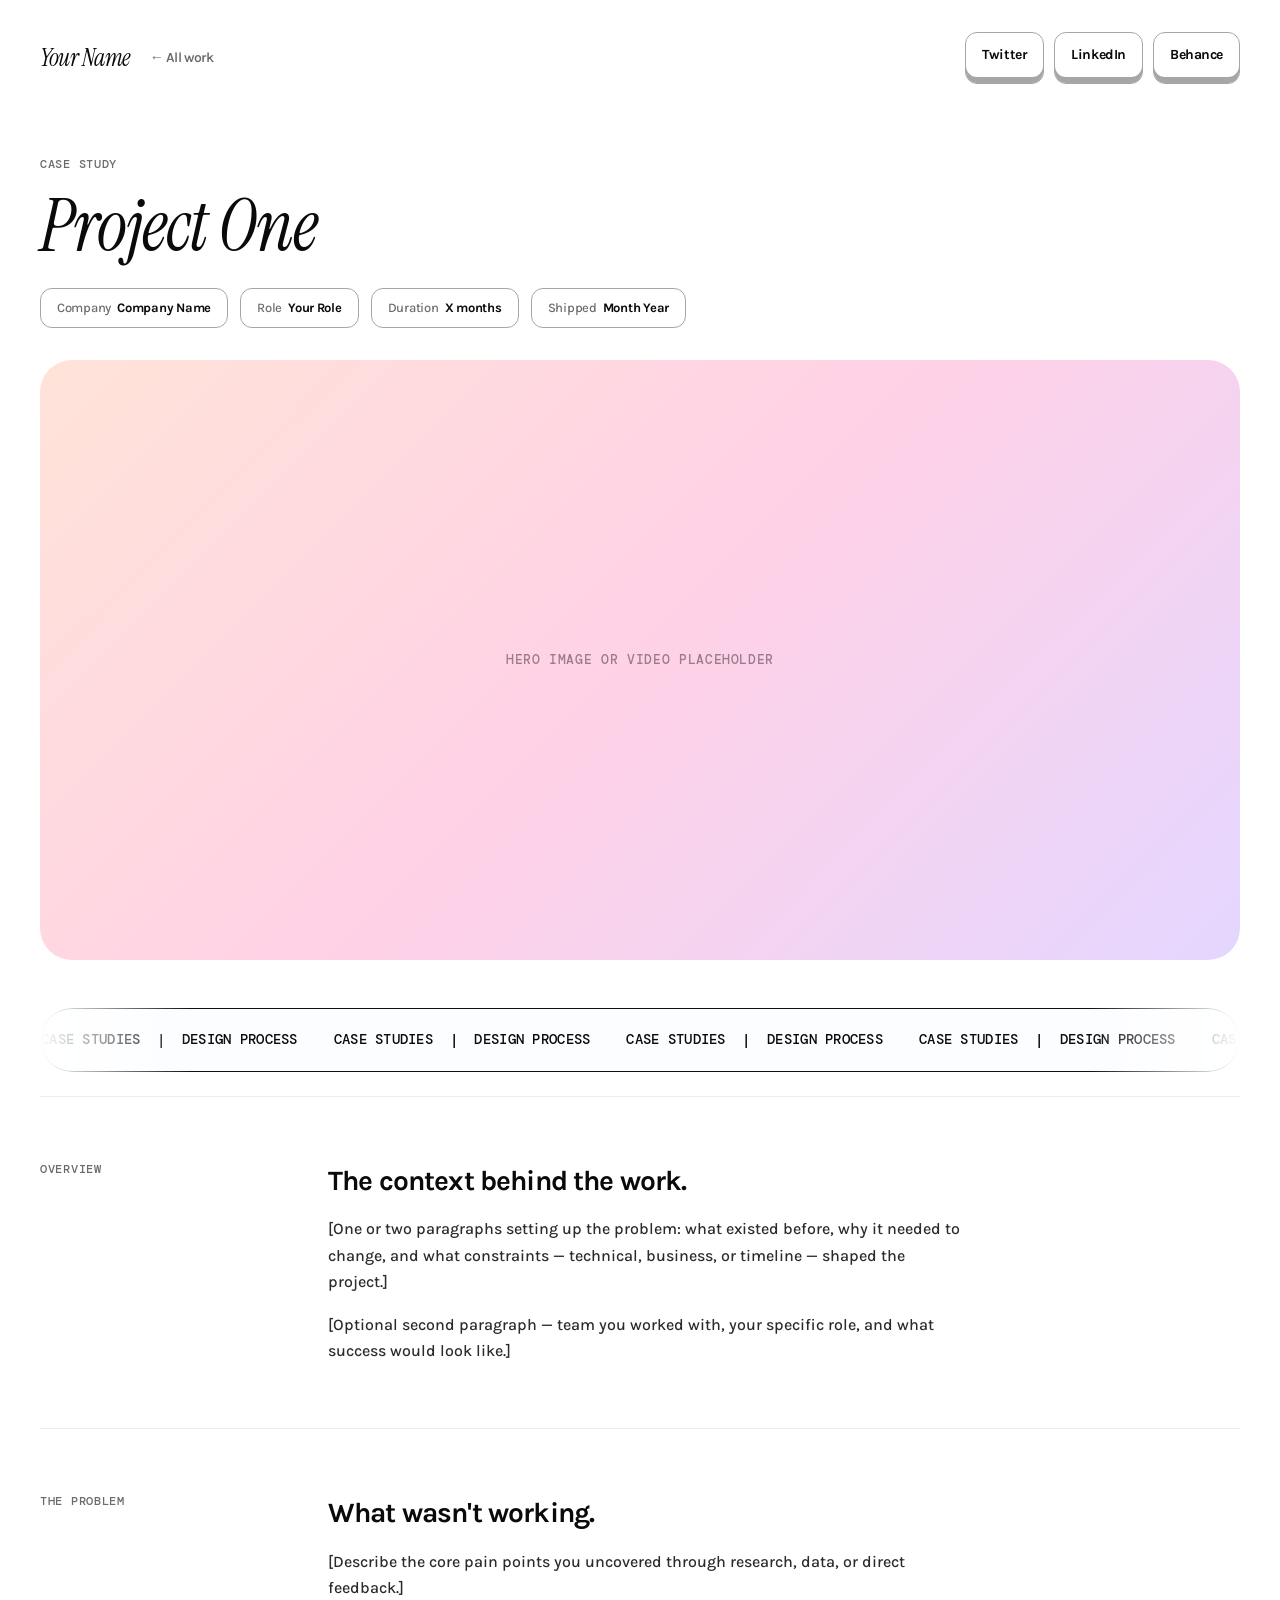
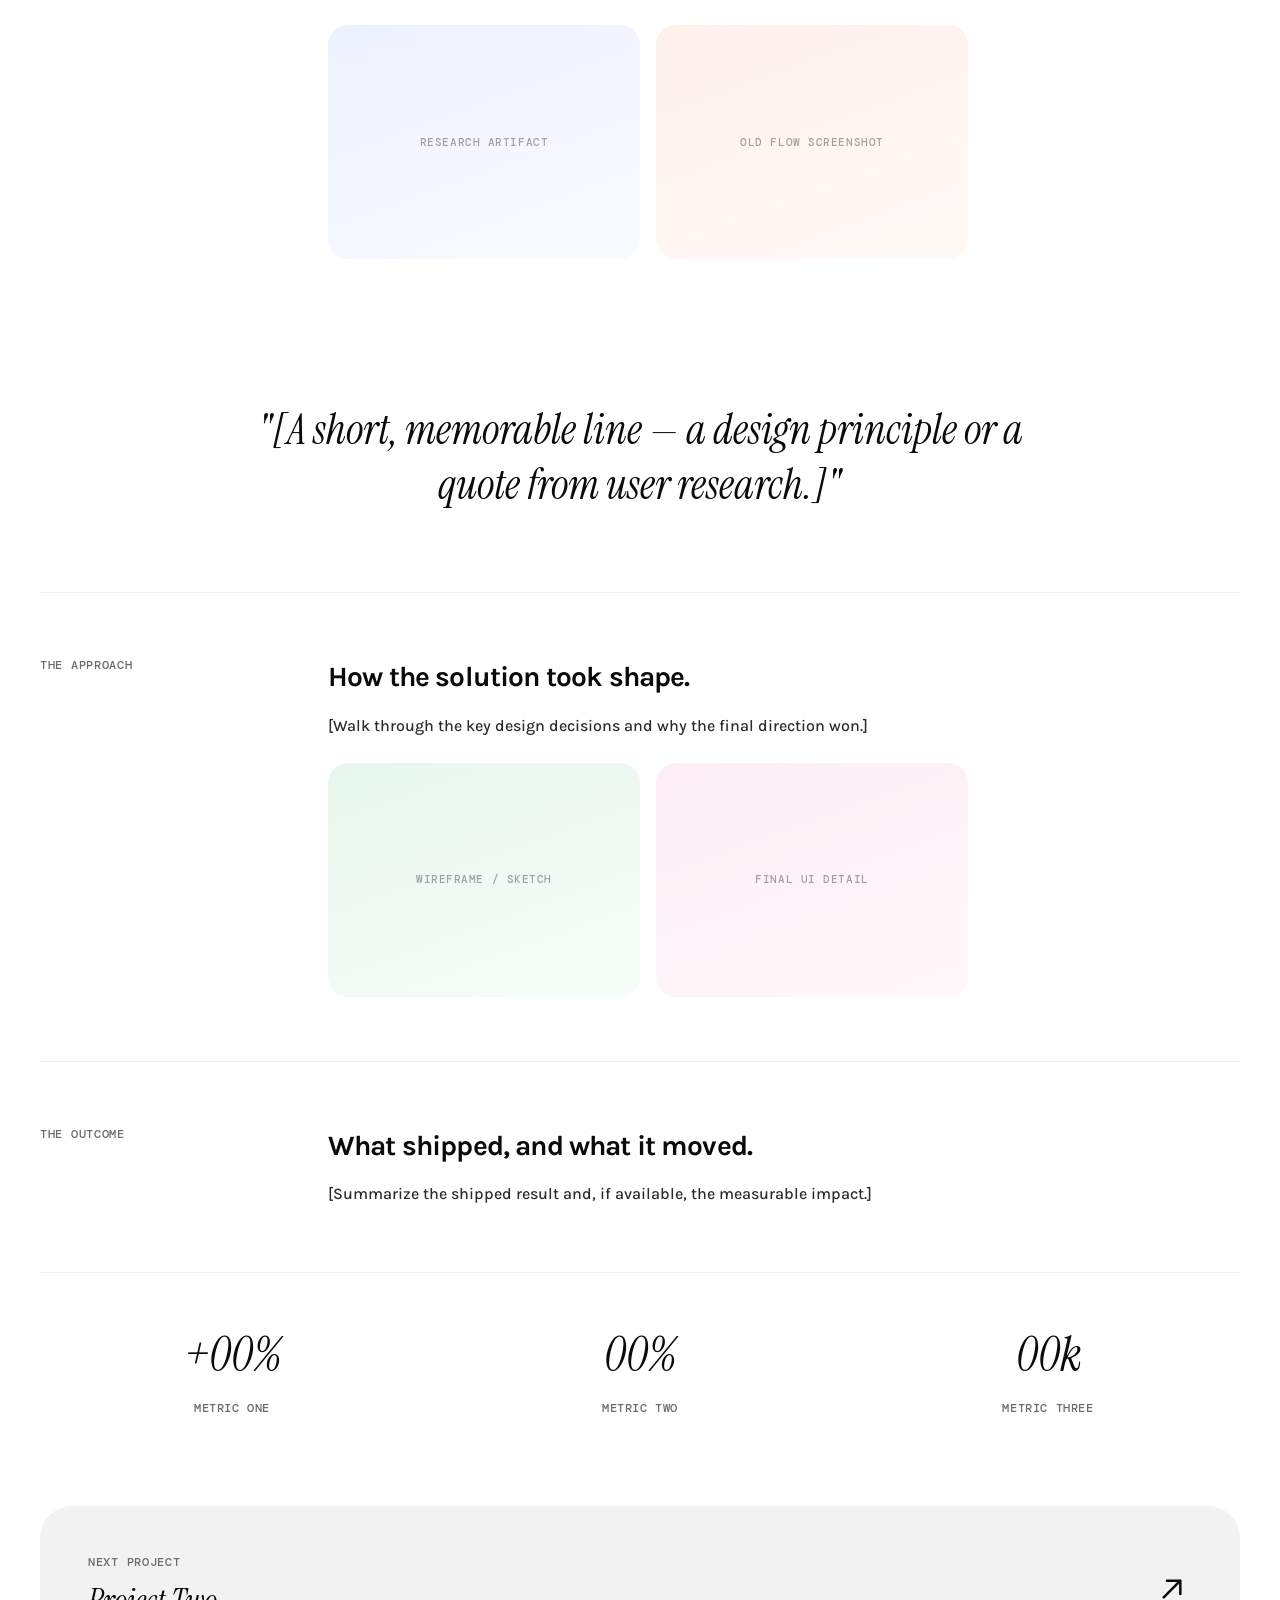
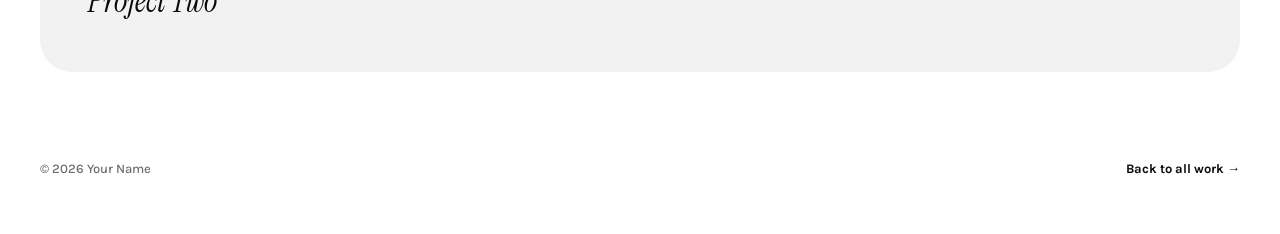
==== project-1.html @ 9edf1493 "nwewew" ====
<!DOCTYPE html>
<html lang="en">
<head>
<meta charset="UTF-8">
<meta name="viewport" content="width=device-width, initial-scale=1.0">
<title>Project One — Your Name</title>
<meta name="description" content="One-sentence summary of the project and the outcome.">
<link rel="stylesheet" href="styles.css">
</head>
<body>

<!-- This page is a working copy of project-template.html. Replace the
     bracketed placeholder copy below with your real case study. -->

<div class="page">

  <header class="site-header">
    <div class="site-header__left">
      <a class="brand" href="index.html">Your Name</a>
      <a class="back-link" href="index.html">← All work</a>
    </div>
    <nav class="nav-pills">
      <a class="pill-btn" href="#" target="_blank" rel="noopener"><span>Twitter</span></a>
      <a class="pill-btn" href="#" target="_blank" rel="noopener"><span>LinkedIn</span></a>
      <a class="pill-btn" href="#" target="_blank" rel="noopener"><span>Behance</span></a>
    </nav>
  </header>

  <section class="project-hero">
    <p class="project-hero__eyebrow">Case study</p>
    <h1 class="project-hero__title">Project One</h1>

    <div class="project-meta">
      <span class="project-meta__item"><strong>Company</strong>Company Name</span>
      <span class="project-meta__item"><strong>Role</strong>Your Role</span>
      <span class="project-meta__item"><strong>Duration</strong>X months</span>
      <span class="project-meta__item"><strong>Shipped</strong>Month Year</span>
    </div>

    <div class="project-cover" data-observe>Hero image or video placeholder</div>
  </section>

  <div class="marquee" data-marquee>
    <div class="marquee__track">
      <span>CASE STUDIES&nbsp;&nbsp;|&nbsp;&nbsp;DESIGN PROCESS</span>
      <span>CASE STUDIES&nbsp;&nbsp;|&nbsp;&nbsp;DESIGN PROCESS</span>
      <span>CASE STUDIES&nbsp;&nbsp;|&nbsp;&nbsp;DESIGN PROCESS</span>
      <span>CASE STUDIES&nbsp;&nbsp;|&nbsp;&nbsp;DESIGN PROCESS</span>
      <span>CASE STUDIES&nbsp;&nbsp;|&nbsp;&nbsp;DESIGN PROCESS</span>
      <span>CASE STUDIES&nbsp;&nbsp;|&nbsp;&nbsp;DESIGN PROCESS</span>
    </div>
  </div>

  <section class="section" data-observe>
    <p class="section__label">Overview</p>
    <div class="section__body">
      <h2>The context behind the work.</h2>
      <p>[One or two paragraphs setting up the problem: what existed before, why it needed to change, and what constraints — technical, business, or timeline — shaped the project.]</p>
      <p>[Optional second paragraph — team you worked with, your specific role, and what success would look like.]</p>
    </div>
  </section>

  <section class="section" data-observe>
    <p class="section__label">The problem</p>
    <div class="section__body">
      <h2>What wasn't working.</h2>
      <p>[Describe the core pain points you uncovered through research, data, or direct feedback.]</p>
      <div class="gallery">
        <div class="gallery__item" style="--grad-a:#eef1ff; --grad-b:#fafbff;">Research artifact</div>
        <div class="gallery__item" style="--grad-a:#fff0ea; --grad-b:#fffaf7;">Old flow screenshot</div>
      </div>
    </div>
  </section>

  <div class="pull-quote" data-observe>
    <p>"[A short, memorable line — a design principle or a quote from user research.]"</p>
  </div>

  <section class="section" data-observe>
    <p class="section__label">The approach</p>
    <div class="section__body">
      <h2>How the solution took shape.</h2>
      <p>[Walk through the key design decisions and why the final direction won.]</p>
      <div class="gallery">
        <div class="gallery__item" style="--grad-a:#e7f7ee; --grad-b:#f7fdf9;">Wireframe / sketch</div>
        <div class="gallery__item" style="--grad-a:#fdeef5; --grad-b:#fff8fb;">Final UI detail</div>
      </div>
    </div>
  </section>

  <section class="section" data-observe>
    <p class="section__label">The outcome</p>
    <div class="section__body">
      <h2>What shipped, and what it moved.</h2>
      <p>[Summarize the shipped result and, if available, the measurable impact.]</p>
    </div>
  </section>

  <div class="stats-row">
    <div class="stat">
      <span class="stat__value">+00%</span>
      <span class="stat__label">Metric one</span>
    </div>
    <div class="stat">
      <span class="stat__value">00%</span>
      <span class="stat__label">Metric two</span>
    </div>
    <div class="stat">
      <span class="stat__value">00k</span>
      <span class="stat__label">Metric three</span>
    </div>
  </div>

  <a class="next-project" href="project-2.html">
    <div>
      <span class="next-project__label">Next project</span>
      <span class="next-project__title">Project Two</span>
    </div>
    <svg class="next-project__arrow" viewBox="0 0 24 24" fill="none" stroke="currentColor" stroke-width="1.5" stroke-linecap="round" stroke-linejoin="round" aria-hidden="true"><path d="M7 17 17 7M9 7h8v8"/></svg>
  </a>

  <footer class="site-footer">
    <span>© 2026 Your Name</span>
    <a href="index.html">Back to all work →</a>
  </footer>

</div>

<script src="script.js"></script>
</body>
</html>
---- styles.css ----
/* =========================================================================
   Portfolio design system
   Recreated from joshglucas.com — colors, spacing, radii and layout are
   matched to the source; the two proprietary display fonts (Quincy CF,
   NB Architekt) are swapped for close-fitting free Google Fonts
   (Instrument Serif, DM Mono). All names/links/images are placeholders —
   see README.md for exactly what to swap in.
   ========================================================================= */

@import url("https://fonts.googleapis.com/css2?family=Karla:ital,wght@0,400;0,500;0,600;0,700;1,600&family=Instrument+Serif:ital@0;1&family=DM+Mono:wght@400;500&display=swap");

:root {
	--color-bg: #ffffff;
	--color-text: #0a0a0a;
	--color-text-soft: #6b6b6b;
	--color-border: #a6a6a6;
	--color-border-strong: #111111;
	--color-card-bg: #f2f2f2;
	--color-pill-bg: #ffffff;
	--color-marquee-bg: #fcfdff;

	--color-hero-base: #ff6a4d;
	--color-hero-edge: #ff3f27;
	--color-blob-orange: #ff9a56;
	--color-blob-pink: #ff6fae;
	--color-blob-violet: #b98cff;
	--color-blob-red: #ff5c5c;

	--radius-hero: 48px;
	--radius-card: 32px;
	--radius-card-inner: 20px;
	--radius-pill: 24px;
	--radius-btn: 12px;
	--radius-marquee: 32px;

	--font-display: "Instrument Serif", Georgia, "Times New Roman", serif;
	--font-ui: "Karla", -apple-system, BlinkMacSystemFont, sans-serif;
	--font-mono: "DM Mono", ui-monospace, "SFMono-Regular", monospace;

	--wide-width: 1400px;
	--ease-out: cubic-bezier(0.16, 1, 0.3, 1);
}

* {
	box-sizing: border-box;
}

html {
	-webkit-font-smoothing: antialiased;
	-moz-osx-font-smoothing: grayscale;
	scroll-behavior: smooth;
}

body {
	margin: 0;
	background: var(--color-bg);
	color: var(--color-text);
	font-family: var(--font-ui);
	font-weight: 500;
	line-height: 1.4;
}

img,
video {
	max-width: 100%;
	display: block;
}

a {
	color: inherit;
	text-decoration: none;
}

.wrap {
	max-width: var(--wide-width);
	margin: 0 auto;
	padding: 0 24px;
}

.page {
	max-width: 1248px;
	margin: 0 auto;
	padding: 0 24px 48px;
}

::selection {
	background: var(--color-hero-base);
	color: #fff;
}

a:focus-visible,
button:focus-visible {
	outline: 2px solid var(--color-hero-base);
	outline-offset: 3px;
}

/* ---------------------------------------------------------------------
   Header
   ------------------------------------------------------------------ */

.site-header {
	display: flex;
	align-items: center;
	justify-content: space-between;
	gap: 24px;
	padding: 32px 0;
	flex-wrap: wrap;
}

.site-header__left {
	display: flex;
	align-items: center;
	gap: 20px;
}

.brand {
	font-family: var(--font-display);
	font-style: italic;
	font-size: 24px;
	letter-spacing: -0.02em;
	opacity: 0;
	transform: translateX(-24px);
	animation: fade-slide-x 0.7s var(--ease-out) 0.1s forwards;
}

.back-link {
	display: inline-flex;
	align-items: center;
	gap: 8px;
	font-family: var(--font-ui);
	font-weight: 600;
	font-size: 14px;
	letter-spacing: -0.03em;
	color: var(--color-text-soft);
	transition: color 0.2s var(--ease-out), gap 0.2s var(--ease-out);
}

.back-link:hover {
	color: var(--color-text);
	gap: 12px;
}

.nav-pills {
	display: flex;
	gap: 10px;
	flex-wrap: wrap;
	opacity: 0;
	transform: translateX(24px);
	animation: fade-slide-x-rev 0.7s var(--ease-out) 0.18s forwards;
}

.pill-btn {
	display: inline-block;
	background: var(--color-pill-bg);
	border: 1px solid var(--color-border);
	border-radius: var(--radius-btn);
	box-shadow: inset 0 -6px 0 0 var(--color-border);
	padding: 12px 16px;
	font-family: var(--font-ui);
	font-weight: 700;
	font-size: 14px;
	letter-spacing: -0.03em;
	cursor: pointer;
	transition: transform 0.12s var(--ease-out), box-shadow 0.12s var(--ease-out);
}

.pill-btn span {
	display: block;
	padding-bottom: 6px;
	transition: padding 0.12s var(--ease-out);
}

.pill-btn:hover {
	transform: translateY(1px);
}

.pill-btn:active {
	box-shadow: inset 0 0 0 0 var(--color-border);
	transform: translateY(6px);
}

.pill-btn:active span {
	padding: 6px 0 0;
}

/* ---------------------------------------------------------------------
   Hero
   ------------------------------------------------------------------ */

.hero {
	position: relative;
	width: 100%;
	min-height: 382px;
	border-radius: var(--radius-hero);
	background: var(--color-hero-base);
	border: 1px solid var(--color-hero-edge);
	overflow: hidden;
	display: flex;
	align-items: center;
	justify-content: center;
	padding: 64px 32px 96px;
}

.hero__blobs {
	position: absolute;
	inset: 0;
	filter: blur(80px);
	mix-blend-mode: hard-light;
	overflow: hidden;
}

.hero__blob {
	position: absolute;
	border-radius: 50%;
	opacity: 0.85;
	animation: drift 24s ease-in-out infinite;
}

.hero__blob--1 {
	width: 46%;
	height: 90%;
	left: -10%;
	top: -10%;
	background: var(--color-blob-orange);
	animation-duration: 26s;
}

.hero__blob--2 {
	width: 40%;
	height: 80%;
	right: -8%;
	top: 0%;
	background: var(--color-blob-pink);
	animation-duration: 19s;
	animation-direction: reverse;
}

.hero__blob--3 {
	width: 36%;
	height: 70%;
	left: 32%;
	bottom: -20%;
	background: var(--color-blob-violet);
	animation-duration: 24s;
}

.hero__blob--4 {
	width: 30%;
	height: 60%;
	right: 20%;
	bottom: -10%;
	background: var(--color-blob-red);
	animation-duration: 17s;
	animation-direction: reverse;
}

@keyframes drift {
	0% {
		transform: translate(0, 0) scale(1);
	}
	33% {
		transform: translate(6%, -8%) scale(1.08);
	}
	66% {
		transform: translate(-5%, 6%) scale(0.96);
	}
	100% {
		transform: translate(0, 0) scale(1);
	}
}

.hero__content {
	position: relative;
	z-index: 1;
	display: flex;
	flex-direction: column;
	align-items: center;
	gap: 24px;
	max-width: 730px;
	text-align: center;
}

.hero__tagline {
	font-family: var(--font-display);
	font-style: italic;
	font-weight: 400;
	font-size: 37px;
	line-height: 1.2;
	letter-spacing: -0.02em;
	color: #fff;
	margin: 0;
}

.hero__tagline .word {
	display: inline-block;
	white-space: nowrap;
}

.hero__tagline .ch {
	display: inline-block;
	opacity: 0;
	transform: translateY(16px);
	animation: char-in 0.6s var(--ease-out) forwards;
	animation-delay: var(--d, 0ms);
}

@keyframes char-in {
	to {
		opacity: 1;
		transform: translateY(0);
	}
}

.hero__meta {
	display: flex;
	gap: 32px;
	flex-wrap: wrap;
	justify-content: center;
	opacity: 0;
	transform: translateY(-20px);
	animation: fade-slide-y 0.6s var(--ease-out) 0.9s forwards;
}

.meta-item {
	display: flex;
	align-items: center;
	gap: 12px;
	color: #fff;
	font-family: var(--font-ui);
	font-weight: 600;
	letter-spacing: -0.03em;
}

.meta-item svg {
	width: 16px;
	height: 16px;
	fill: #fff;
	flex-shrink: 0;
}

/* ---------------------------------------------------------------------
   Marquee ticker
   ------------------------------------------------------------------ */

.marquee {
	margin: 24px 0;
	border: 1px solid var(--color-border-strong);
	background: var(--color-marquee-bg);
	border-radius: var(--radius-marquee);
	height: 64px;
	display: flex;
	align-items: center;
	overflow: hidden;
	-webkit-mask-image: linear-gradient(
		to right,
		rgba(0, 0, 0, 0) 0%,
		rgba(0, 0, 0, 1) 12.5%,
		rgba(0, 0, 0, 1) 87.5%,
		rgba(0, 0, 0, 0) 100%
	);
	mask-image: linear-gradient(
		to right,
		rgba(0, 0, 0, 0) 0%,
		rgba(0, 0, 0, 1) 12.5%,
		rgba(0, 0, 0, 1) 87.5%,
		rgba(0, 0, 0, 0) 100%
	);
	cursor: grab;
}

.marquee:active {
	cursor: grabbing;
}

.marquee__track {
	display: flex;
	gap: 36px;
	width: max-content;
	will-change: transform;
	animation: marquee-scroll 24s linear infinite;
}

.marquee.is-dragging .marquee__track {
	animation-play-state: paused;
}

.marquee__track span {
	font-family: var(--font-mono);
	font-size: 14px;
	letter-spacing: 0.02em;
	text-transform: uppercase;
	color: var(--color-text);
	white-space: nowrap;
}

@keyframes marquee-scroll {
	from {
		transform: translateX(0);
	}
	to {
		transform: translateX(-50%);
	}
}

/* ---------------------------------------------------------------------
   Projects grid
   ------------------------------------------------------------------ */

.projects {
	display: grid;
	grid-template-columns: repeat(3, 1fr);
	gap: 24px;
	padding: 24px 0;
}

.project-card {
	position: relative;
	display: block;
	aspect-ratio: 4 / 5;
	border-radius: var(--radius-card);
	background: #f5f5f5;
	padding: 12px;
	opacity: 0.9;
	transition: opacity 0.3s var(--ease-out), transform 0.3s var(--ease-out);
}

.project-card:hover {
	opacity: 1;
	transform: translateY(-4px);
}

.project-card__media {
	position: relative;
	height: 100%;
	width: 100%;
	border-radius: var(--radius-card-inner);
	overflow: hidden;
	background: linear-gradient(160deg, var(--grad-a, #d9d9e6), var(--grad-b, #f0f0f5));
}

.project-card__media::after {
	content: "";
	position: absolute;
	inset: 0;
	background: repeating-linear-gradient(
		135deg,
		rgba(0, 0, 0, 0.04) 0px,
		rgba(0, 0, 0, 0.04) 2px,
		transparent 2px,
		transparent 14px
	);
	transition: transform 0.6s var(--ease-out);
}

.project-card:hover .project-card__media::after {
	transform: scale(1.15) rotate(2deg);
}

.project-card__placeholder-label {
	position: absolute;
	inset: 0;
	display: flex;
	align-items: center;
	justify-content: center;
	text-align: center;
	padding: 24px;
	font-family: var(--font-mono);
	font-size: 12px;
	letter-spacing: 0.04em;
	text-transform: uppercase;
	color: rgba(0, 0, 0, 0.35);
}

.project-card__tag {
	position: absolute;
	left: 12px;
	bottom: 12px;
	right: 12px;
	display: flex;
	align-items: center;
	gap: 10px;
	background: rgba(255, 255, 255, 0.65);
	backdrop-filter: blur(6px);
	-webkit-backdrop-filter: blur(6px);
	border-radius: var(--radius-pill);
	box-shadow: 0 3px 10px rgba(0, 0, 0, 0.09);
	padding: 6px 10px;
	transition: background 0.3s var(--ease-out);
}

.project-card:hover .project-card__tag {
	background: rgba(255, 255, 255, 0.85);
}

.project-card__icon {
	width: 18px;
	height: 18px;
	border-radius: 6px;
	flex-shrink: 0;
	background: var(--icon-bg, #333);
	transition: transform 0.3s var(--ease-out);
}

.project-card:hover .project-card__icon {
	transform: rotate(-8deg);
}

.project-card__name {
	font-family: var(--font-ui);
	font-weight: 600;
	font-size: 12px;
	letter-spacing: -0.03em;
	color: var(--color-text);
}

.project-card__arrow {
	margin-left: auto;
	width: 18px;
	height: 18px;
	opacity: 0;
	transform: translate(-6px, 6px);
	transition: opacity 0.25s var(--ease-out), transform 0.25s var(--ease-out);
}

.project-card:hover .project-card__arrow {
	opacity: 1;
	transform: translate(0, 0);
}

/* ---------------------------------------------------------------------
   Footer
   ------------------------------------------------------------------ */

.site-footer {
	display: flex;
	justify-content: space-between;
	align-items: center;
	gap: 16px;
	padding: 40px 0 8px;
	flex-wrap: wrap;
	color: var(--color-text-soft);
	font-size: 13px;
	font-family: var(--font-ui);
	font-weight: 500;
}

.site-footer a {
	font-weight: 700;
	color: var(--color-text);
}

.site-footer a:hover {
	text-decoration: underline;
}

/* ---------------------------------------------------------------------
   Project template — hero
   ------------------------------------------------------------------ */

.project-hero {
	padding: 40px 0 24px;
}

.project-hero__eyebrow {
	font-family: var(--font-mono);
	font-size: 12px;
	text-transform: uppercase;
	letter-spacing: 0.06em;
	color: var(--color-text-soft);
	margin: 0 0 16px;
}

.project-hero__title {
	font-family: var(--font-display);
	font-style: italic;
	font-weight: 400;
	font-size: clamp(40px, 6vw, 72px);
	line-height: 1.05;
	letter-spacing: -0.02em;
	margin: 0 0 24px;
	max-width: 900px;
}

.project-meta {
	display: flex;
	flex-wrap: wrap;
	gap: 12px;
	margin-bottom: 32px;
}

.project-meta__item {
	border: 1px solid var(--color-border);
	border-radius: var(--radius-btn);
	padding: 10px 16px;
	font-family: var(--font-ui);
	font-weight: 700;
	font-size: 13px;
	letter-spacing: -0.02em;
}

.project-meta__item strong {
	font-weight: 500;
	margin-right: 6px;
	color: var(--color-text-soft);
}

.project-cover {
	width: 100%;
	aspect-ratio: 16 / 8;
	border-radius: var(--radius-card);
	background: linear-gradient(135deg, #ffe3d8, #ffd1e6 50%, #e4d6ff);
	display: flex;
	align-items: center;
	justify-content: center;
	font-family: var(--font-mono);
	text-transform: uppercase;
	letter-spacing: 0.05em;
	font-size: 13px;
	color: rgba(0, 0, 0, 0.4);
	overflow: hidden;
}

/* ---------------------------------------------------------------------
   Project template — content sections
   ------------------------------------------------------------------ */

.section {
	display: grid;
	grid-template-columns: 240px 1fr;
	gap: 48px;
	padding: 64px 0;
	border-top: 1px solid #ececec;
}

.section__label {
	font-family: var(--font-mono);
	font-size: 12px;
	text-transform: uppercase;
	letter-spacing: 0.06em;
	color: var(--color-text-soft);
	margin: 0;
}

.section__body {
	max-width: 640px;
}

.section__body h2 {
	font-family: var(--font-ui);
	font-weight: 700;
	font-size: 28px;
	letter-spacing: -0.03em;
	margin: 0 0 16px;
}

.section__body p {
	font-size: 16px;
	line-height: 1.65;
	color: #2b2b2b;
	margin: 0 0 16px;
}

.section__body p:last-child {
	margin-bottom: 0;
}

.gallery {
	display: grid;
	grid-template-columns: repeat(2, 1fr);
	gap: 16px;
	margin-top: 24px;
}

.gallery__item {
	aspect-ratio: 4 / 3;
	border-radius: var(--radius-card-inner);
	background: linear-gradient(160deg, var(--grad-a, #eee), var(--grad-b, #fafafa));
	display: flex;
	align-items: center;
	justify-content: center;
	font-family: var(--font-mono);
	font-size: 11px;
	text-transform: uppercase;
	letter-spacing: 0.05em;
	color: rgba(0, 0, 0, 0.35);
}

.pull-quote {
	padding: 80px 24px;
	text-align: center;
}

/* Progressive enhancement: [data-observe] elements are fully visible by
   default. JS (script.js) adds .reveal-init on load — only then do they
   start hidden and fade/slide in on scroll via IntersectionObserver. If
   JS never runs, content stays visible instead of disappearing. */
.reveal-init {
	opacity: 0;
	transform: translateY(24px);
	transition: opacity 0.7s var(--ease-out), transform 0.7s var(--ease-out);
}

.reveal-init.is-visible {
	opacity: 1;
	transform: translateY(0);
}

.pull-quote p {
	font-family: var(--font-display);
	font-style: italic;
	font-size: clamp(26px, 4vw, 42px);
	line-height: 1.3;
	max-width: 820px;
	margin: 0 auto;
}

.stats-row {
	display: grid;
	grid-template-columns: repeat(3, 1fr);
	gap: 24px;
	padding: 48px 0 64px;
	border-top: 1px solid #ececec;
}

.stat {
	text-align: center;
}

.stat__value {
	font-family: var(--font-display);
	font-style: italic;
	font-size: 48px;
	display: block;
	margin-bottom: 8px;
}

.stat__label {
	font-family: var(--font-mono);
	font-size: 12px;
	text-transform: uppercase;
	letter-spacing: 0.05em;
	color: var(--color-text-soft);
}

.next-project {
	display: flex;
	align-items: center;
	justify-content: space-between;
	gap: 24px;
	padding: 48px;
	margin: 24px 0 48px;
	border-radius: var(--radius-card);
	background: var(--color-card-bg);
	transition: background 0.3s var(--ease-out);
}

.next-project:hover {
	background: #e9e9e9;
}

.next-project__label {
	font-family: var(--font-mono);
	font-size: 12px;
	text-transform: uppercase;
	letter-spacing: 0.06em;
	color: var(--color-text-soft);
	display: block;
	margin-bottom: 8px;
}

.next-project__title {
	font-family: var(--font-display);
	font-style: italic;
	font-size: 32px;
}

.next-project__arrow {
	width: 40px;
	height: 40px;
	flex-shrink: 0;
	transition: transform 0.3s var(--ease-out);
}

.next-project:hover .next-project__arrow {
	transform: translateX(8px);
}

/* ---------------------------------------------------------------------
   Shared keyframes
   ------------------------------------------------------------------ */

@keyframes fade-slide-x {
	to {
		opacity: 1;
		transform: translateX(0);
	}
}

@keyframes fade-slide-x-rev {
	to {
		opacity: 1;
		transform: translateX(0);
	}
}

@keyframes fade-slide-y {
	to {
		opacity: 1;
		transform: translateY(0);
	}
}

/* ---------------------------------------------------------------------
   Responsive
   ------------------------------------------------------------------ */

@media (max-width: 900px) {
	.projects {
		grid-template-columns: 1fr;
	}

	.project-card {
		aspect-ratio: 16 / 11;
	}

	.section {
		grid-template-columns: 1fr;
		gap: 16px;
	}

	.stats-row {
		grid-template-columns: 1fr;
		gap: 32px;
	}

	.gallery {
		grid-template-columns: 1fr;
	}
}

@media (max-width: 560px) {
	.site-header {
		flex-direction: column;
		align-items: flex-start;
	}

	.hero {
		padding: 40px 20px 72px;
		min-height: 300px;
	}

	.hero__tagline {
		font-size: 28px;
	}

	.hero__meta {
		gap: 16px;
	}

	.next-project {
		flex-direction: column;
		align-items: flex-start;
		padding: 32px;
	}
}

@media (prefers-reduced-motion: reduce) {
	*,
	*::before,
	*::after {
		animation-duration: 0.01ms !important;
		animation-iteration-count: 1 !important;
		transition-duration: 0.01ms !important;
		scroll-behavior: auto !important;
	}
}
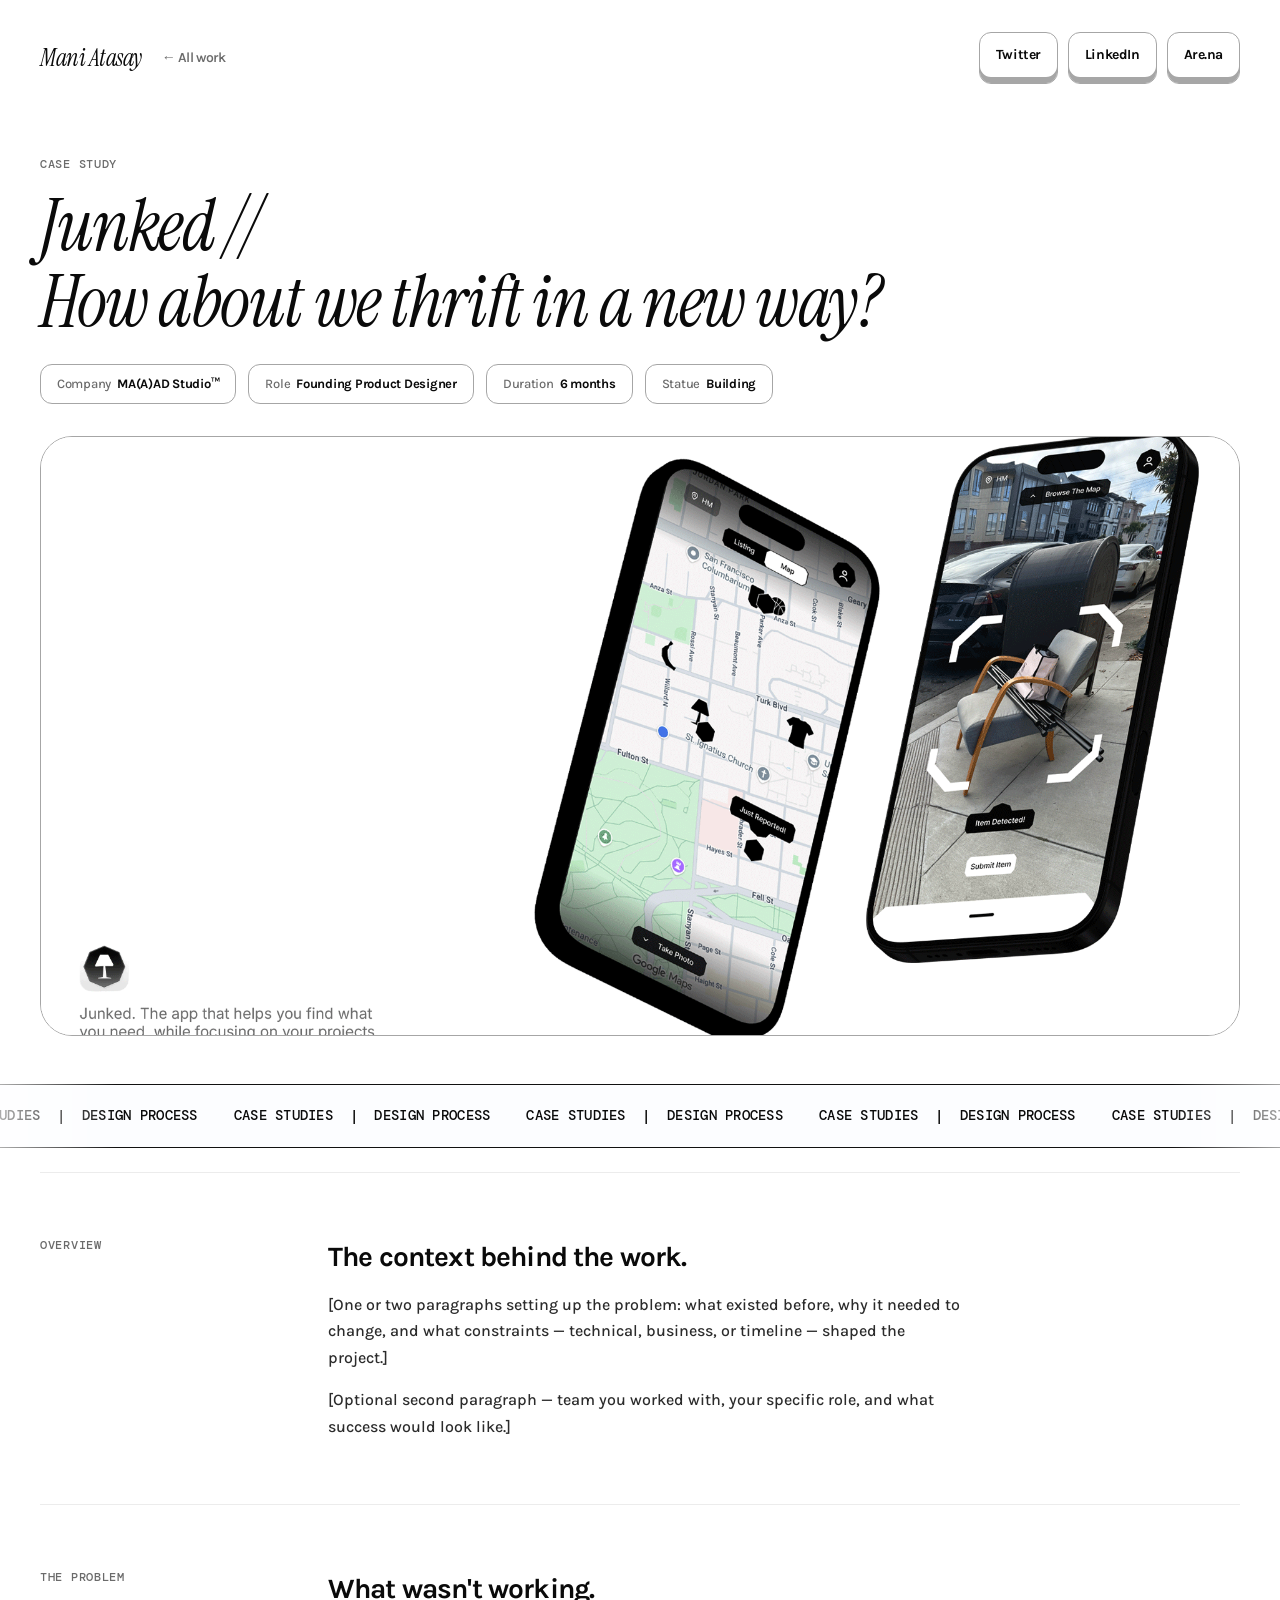
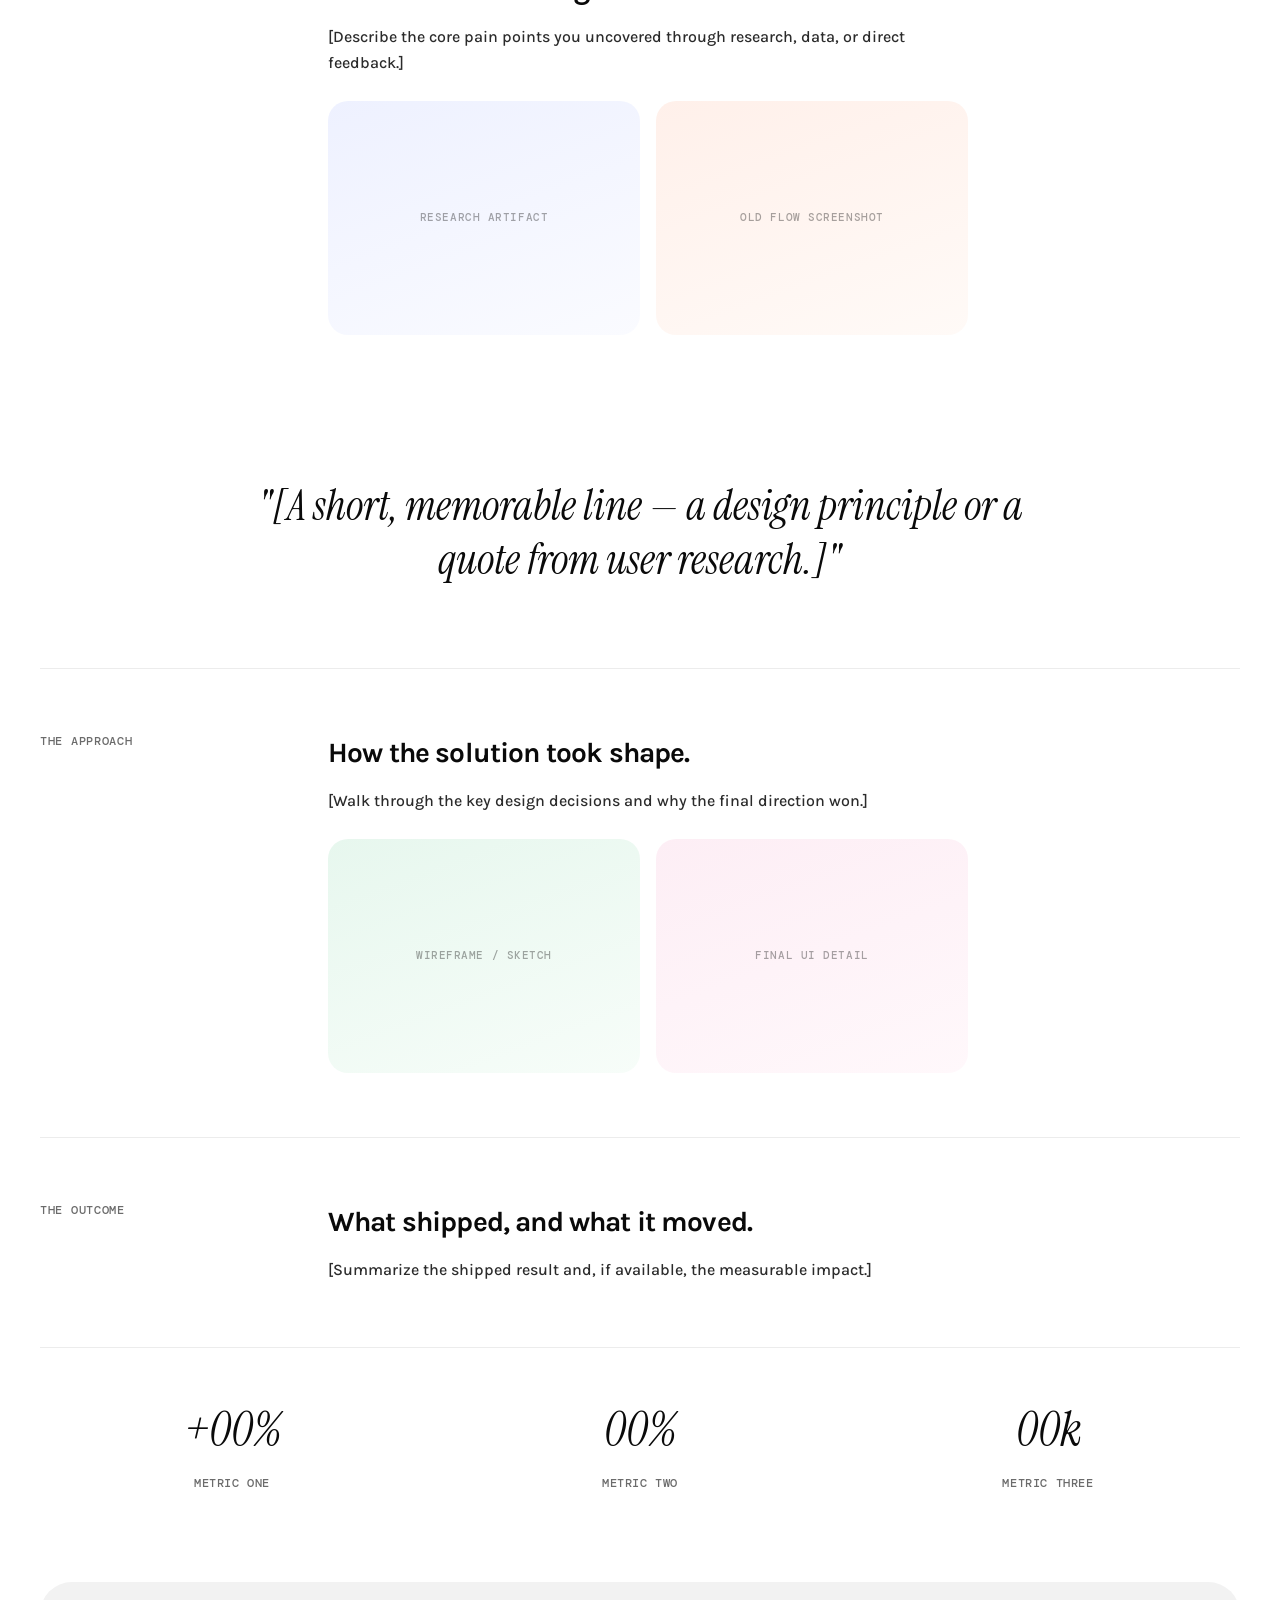
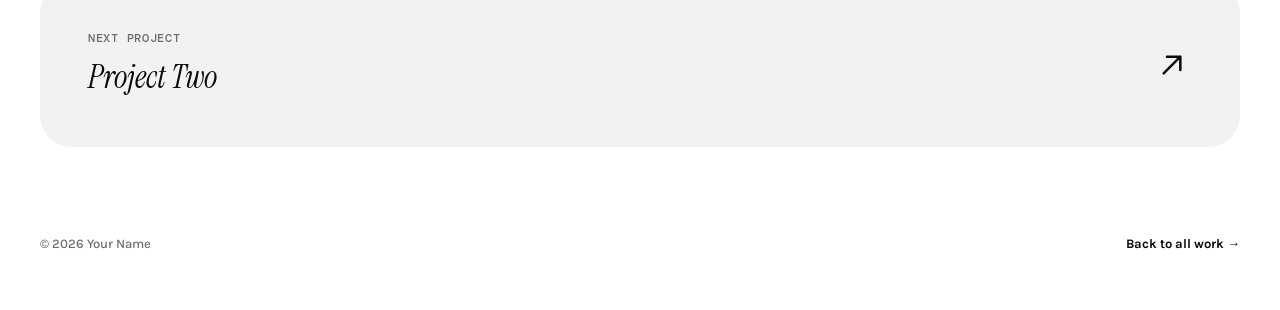
==== commit de98e045: "sadsad" ====
--- a/project-1.html
+++ b/project-1.html
@@ -3,7 +3,7 @@
 <head>
 <meta charset="UTF-8">
 <meta name="viewport" content="width=device-width, initial-scale=1.0">
-<title>Project One — Your Name</title>
+<title>Junked // Mani Atasay</title>
 <meta name="description" content="One-sentence summary of the project and the outcome.">
 <link rel="stylesheet" href="styles.css">
 </head>
@@ -16,28 +16,30 @@
 
   <header class="site-header">
     <div class="site-header__left">
-      <a class="brand" href="index.html">Your Name</a>
+      <a class="brand" href="index.html"> Mani Atasay</a>
       <a class="back-link" href="index.html">← All work</a>
     </div>
     <nav class="nav-pills">
-      <a class="pill-btn" href="#" target="_blank" rel="noopener"><span>Twitter</span></a>
-      <a class="pill-btn" href="#" target="_blank" rel="noopener"><span>LinkedIn</span></a>
-      <a class="pill-btn" href="#" target="_blank" rel="noopener"><span>Behance</span></a>
+    <a class="pill-btn" href="https://x.com/ManiAtasay" target="_blank" rel="noopener"><span>Twitter</span></a>
+      <a class="pill-btn" href="https://www.linkedin.com/in/mani-atasay" target="_blank" rel="noopener"><span>LinkedIn</span></a>
+      <a class="pill-btn" href="https://www.are.na/mani-atasay-vsoq5xoaqga/channels" target="_blank" rel="noopener"><span>Are.na</span></a>
     </nav>
   </header>
 
   <section class="project-hero">
     <p class="project-hero__eyebrow">Case study</p>
-    <h1 class="project-hero__title">Project One</h1>
+    <h1 class="project-hero__title">Junked // <br> How about we thrift in a new way?</h1>
 
     <div class="project-meta">
-      <span class="project-meta__item"><strong>Company</strong>Company Name</span>
-      <span class="project-meta__item"><strong>Role</strong>Your Role</span>
-      <span class="project-meta__item"><strong>Duration</strong>X months</span>
-      <span class="project-meta__item"><strong>Shipped</strong>Month Year</span>
+      <span class="project-meta__item"><strong>Company</strong>MA(A)AD Studio™</span>
+      <span class="project-meta__item"><strong>Role</strong>Founding Product Designer </span>
+      <span class="project-meta__item"><strong>Duration</strong>6 months</span>
+      <span class="project-meta__item"><strong>Statue</strong>Building</span>
     </div>
 
-    <div class="project-cover" data-observe>Hero image or video placeholder</div>
+    <div class="project-cover" data-observe>
+ <img src="assets/Junekd.png" alt="Project One splash">
+    </div>
   </section>
 
   <div class="marquee" data-marquee>
--- a/styles.css
+++ b/styles.css
@@ -20,11 +20,7 @@
 	--color-marquee-bg: #fcfdff;
 
 	--color-hero-base: #ff6a4d;
-	--color-hero-edge: #ff3f27;
-	--color-blob-orange: #ff9a56;
-	--color-blob-pink: #ff6fae;
-	--color-blob-violet: #b98cff;
-	--color-blob-red: #ff5c5c;
+	--color-hero-edge: #000000;
 
 	--radius-hero: 48px;
 	--radius-card: 32px;
@@ -201,82 +197,32 @@
 	padding: 64px 32px 96px;
 }
 
-.hero__blobs {
+.hero__video {
 	position: absolute;
 	inset: 0;
-	filter: blur(80px);
-	mix-blend-mode: hard-light;
-	overflow: hidden;
-}
-
-.hero__blob {
+	width: 100%;
+	height: 100%;
+	object-fit: cover;
+	filter: blur(24px);
+	transform: scale(1.1);
+}
+
+.hero__overlay {
 	position: absolute;
-	border-radius: 50%;
-	opacity: 0.85;
-	animation: drift 24s ease-in-out infinite;
-}
-
-.hero__blob--1 {
-	width: 46%;
-	height: 90%;
-	left: -10%;
-	top: -10%;
-	background: var(--color-blob-orange);
-	animation-duration: 26s;
-}
-
-.hero__blob--2 {
-	width: 40%;
-	height: 80%;
-	right: -8%;
-	top: 0%;
-	background: var(--color-blob-pink);
-	animation-duration: 19s;
-	animation-direction: reverse;
-}
-
-.hero__blob--3 {
-	width: 36%;
-	height: 70%;
-	left: 32%;
-	bottom: -20%;
-	background: var(--color-blob-violet);
-	animation-duration: 24s;
-}
-
-.hero__blob--4 {
-	width: 30%;
-	height: 60%;
-	right: 20%;
-	bottom: -10%;
-	background: var(--color-blob-red);
-	animation-duration: 17s;
-	animation-direction: reverse;
-}
-
-@keyframes drift {
-	0% {
-		transform: translate(0, 0) scale(1);
-	}
-	33% {
-		transform: translate(6%, -8%) scale(1.08);
-	}
-	66% {
-		transform: translate(-5%, 6%) scale(0.96);
-	}
-	100% {
-		transform: translate(0, 0) scale(1);
-	}
+	inset: 0;
+	background: black;
+	opacity: 0.45;
 }
 
 .hero__content {
+  margin-top: 40px;
 	position: relative;
 	z-index: 1;
 	display: flex;
 	flex-direction: column;
 	align-items: center;
-	gap: 24px;
-	max-width: 730px;
+	gap: 64px;
+	max-width: 830px;
 	text-align: center;
 }
 
@@ -343,7 +289,8 @@
    ------------------------------------------------------------------ */
 
 .marquee {
-	margin: 24px 0;
+	width: 110vw;
+	margin: 24px 0 24px calc(45% - 50vw);
 	border: 1px solid var(--color-border-strong);
 	background: var(--color-marquee-bg);
 	border-radius: var(--radius-marquee);
@@ -416,12 +363,17 @@
 .project-card {
 	position: relative;
 	display: block;
-	aspect-ratio: 4 / 5;
+	aspect-ratio: 4 / 3;
 	border-radius: var(--radius-card);
 	background: #f5f5f5;
 	padding: 12px;
 	opacity: 0.9;
 	transition: opacity 0.3s var(--ease-out), transform 0.3s var(--ease-out);
+}
+
+.project-card--wide {
+	grid-column: 1 / -1;
+	aspect-ratio: 21 / 6;
 }
 
 .project-card:hover {
@@ -435,20 +387,22 @@
 	width: 100%;
 	border-radius: var(--radius-card-inner);
 	overflow: hidden;
-	background: linear-gradient(160deg, var(--grad-a, #d9d9e6), var(--grad-b, #f0f0f5));
-}
+}
+
+.project-card__media img {
+	position: absolute;
+	inset: 0;
+	width: 100%;
+	height: 100%;
+	object-fit: cover;
+}
+
 
 .project-card__media::after {
 	content: "";
 	position: absolute;
 	inset: 0;
-	background: repeating-linear-gradient(
-		135deg,
-		rgba(0, 0, 0, 0.04) 0px,
-		rgba(0, 0, 0, 0.04) 2px,
-		transparent 2px,
-		transparent 14px
-	);
+
 	transition: transform 0.6s var(--ease-out);
 }
 
@@ -618,6 +572,7 @@
 	font-size: 13px;
 	color: rgba(0, 0, 0, 0.4);
 	overflow: hidden;
+  border: 1px solid var(--color-border);
 }
 
 /* ---------------------------------------------------------------------
@@ -823,6 +778,10 @@
 		aspect-ratio: 16 / 11;
 	}
 
+	.project-card--wide {
+		aspect-ratio: 16 / 11;
+	}
+
 	.section {
 		grid-template-columns: 1fr;
 		gap: 16px;
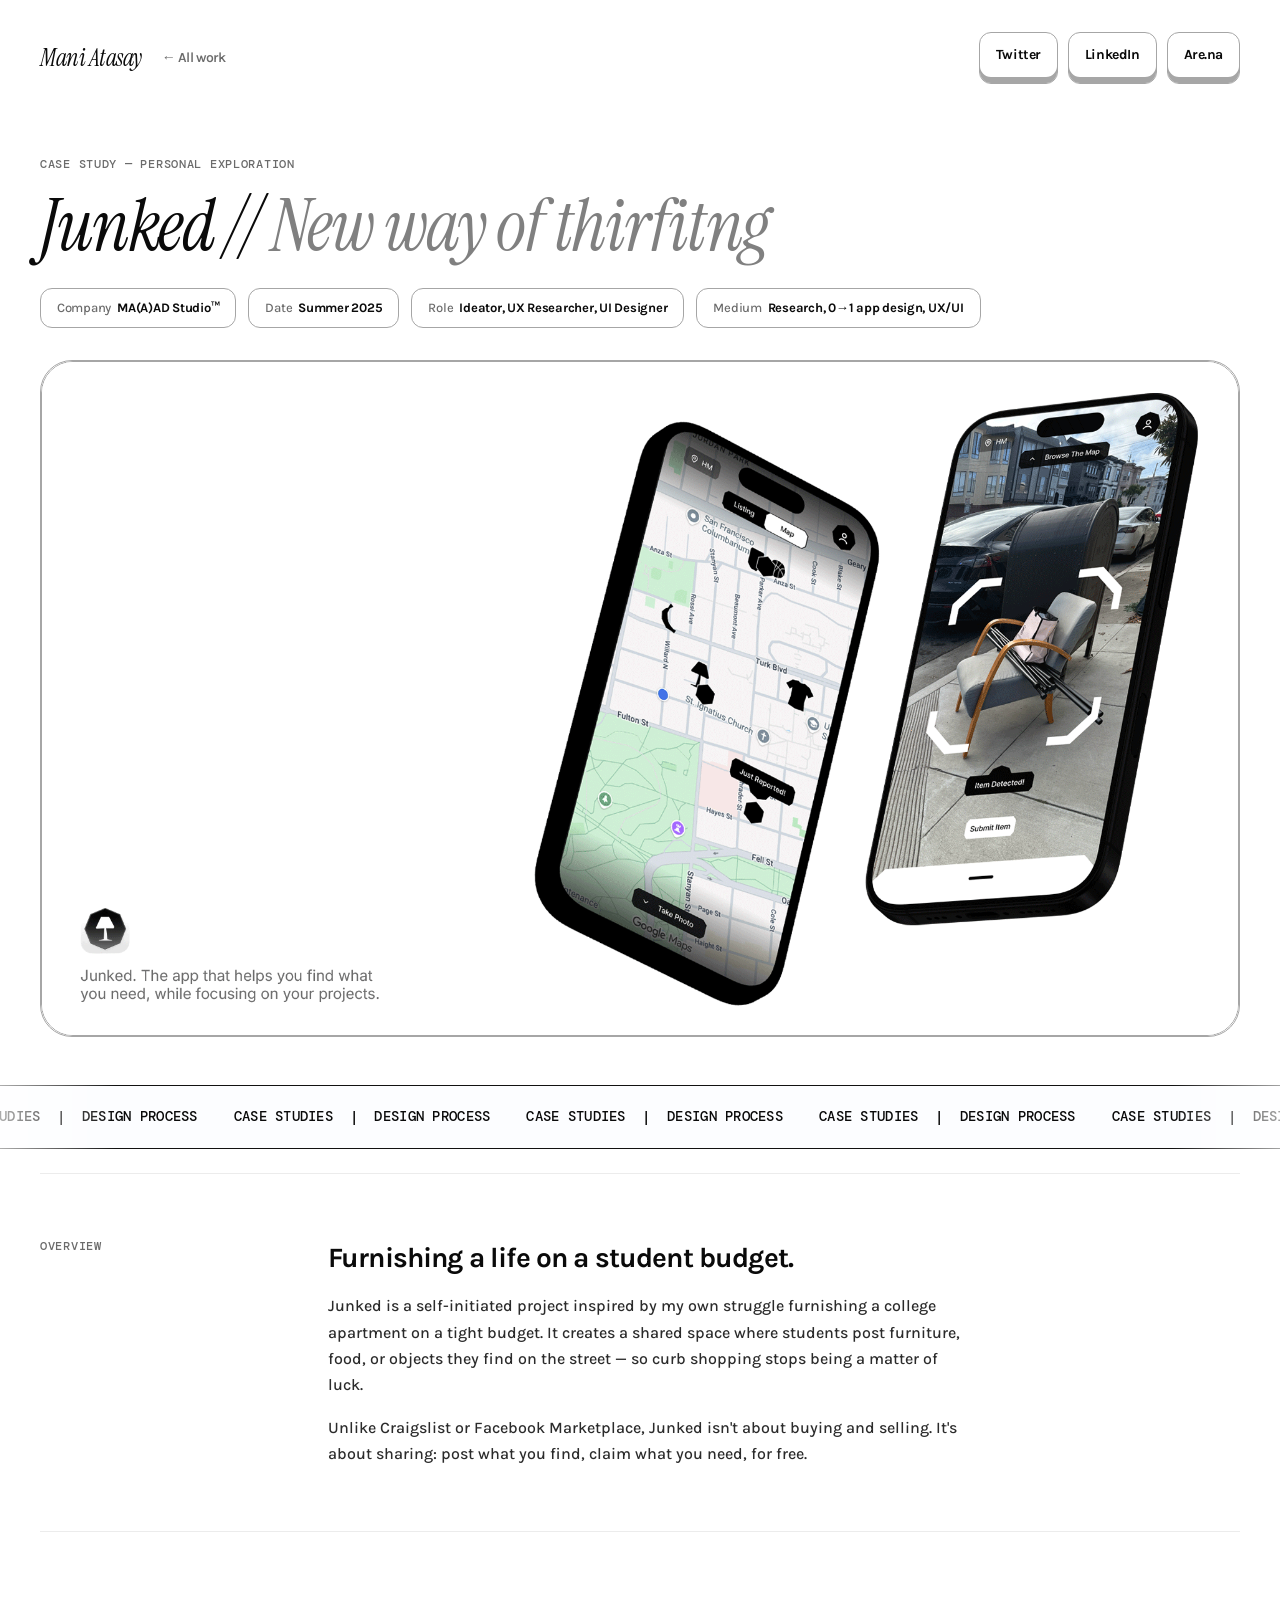
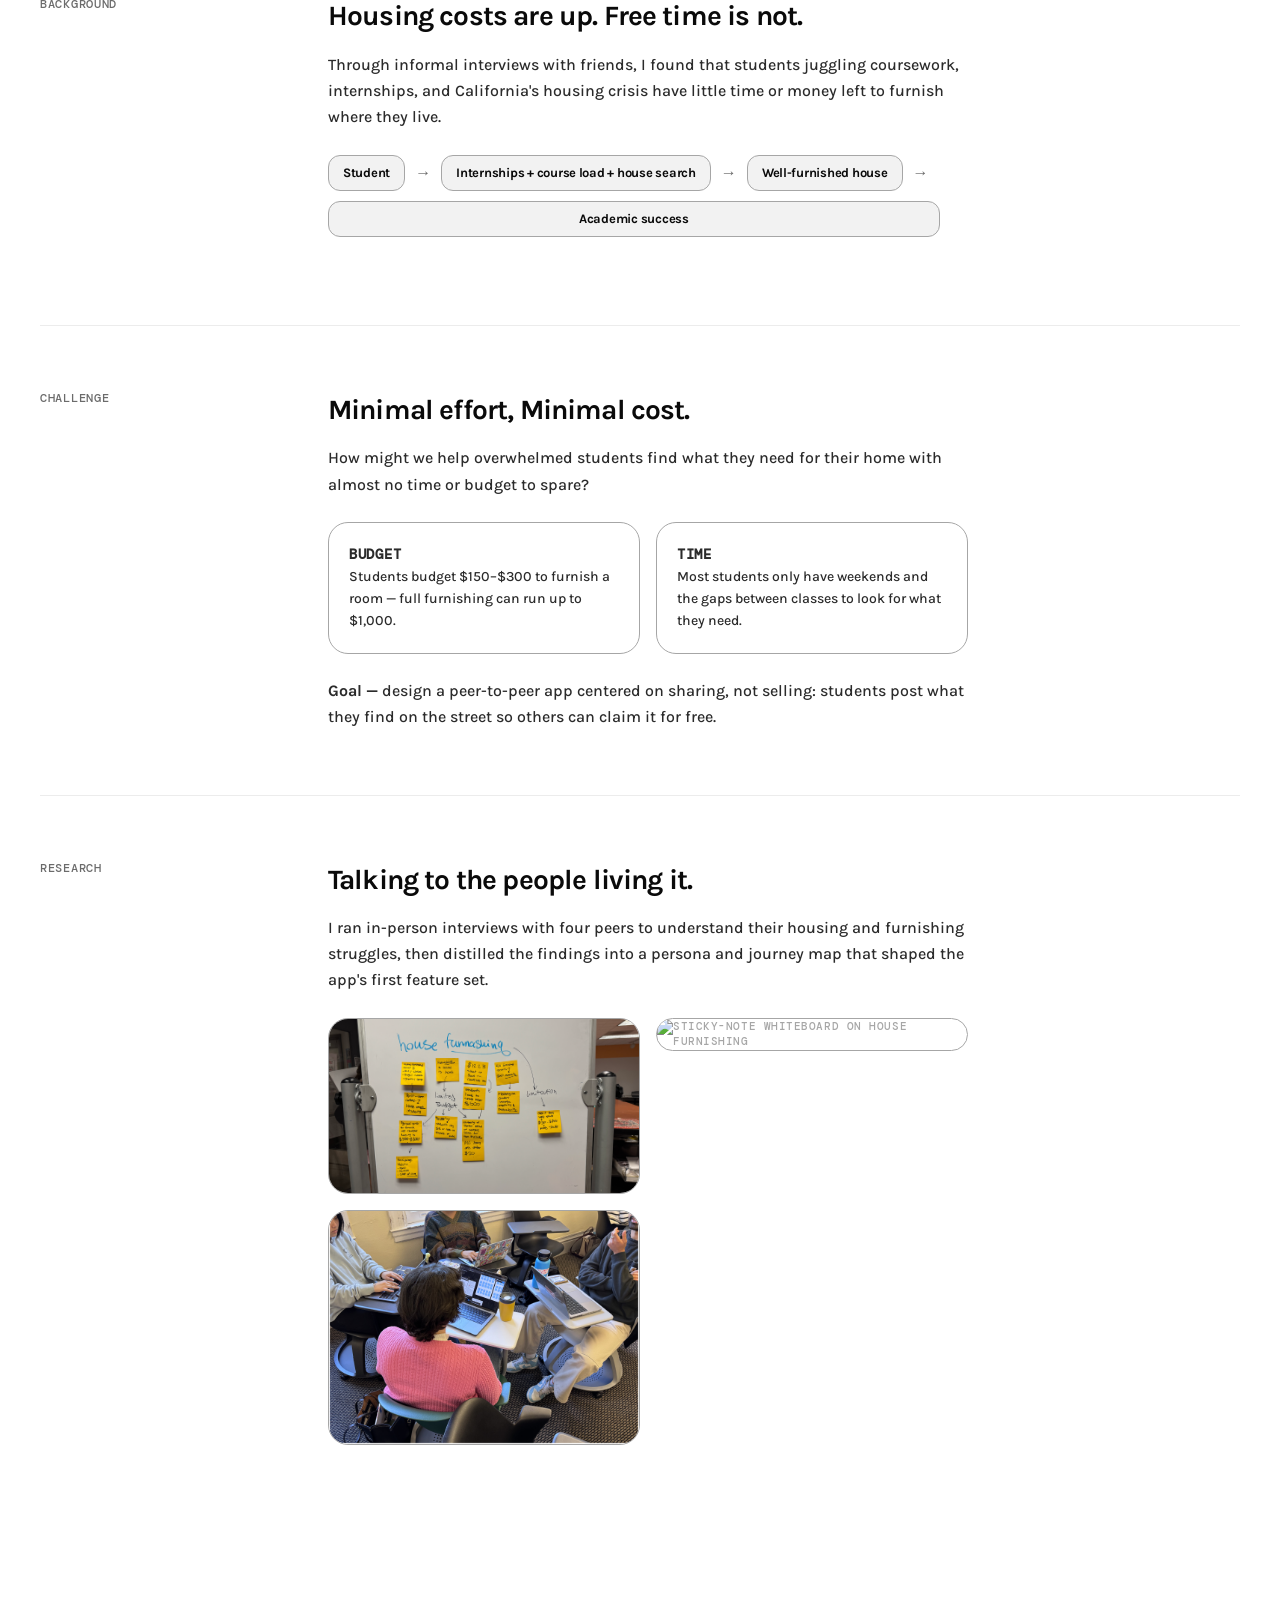
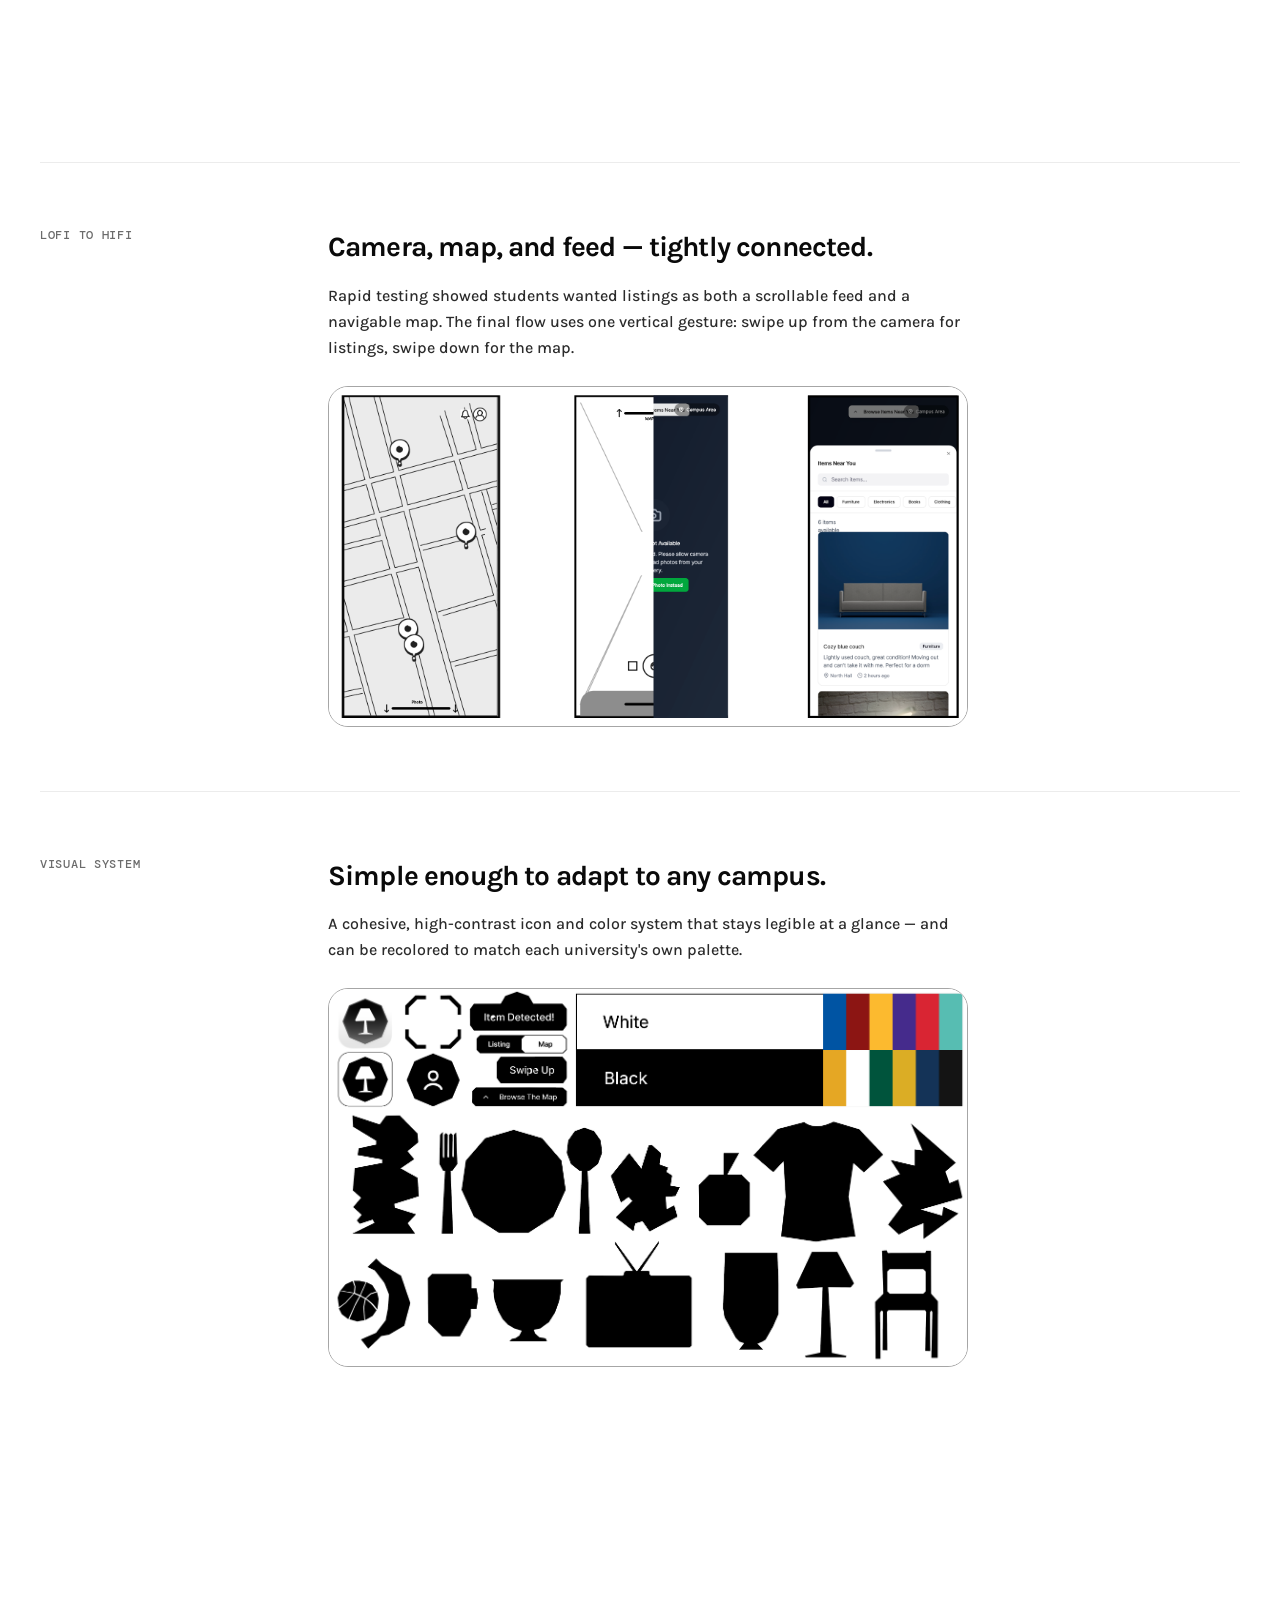
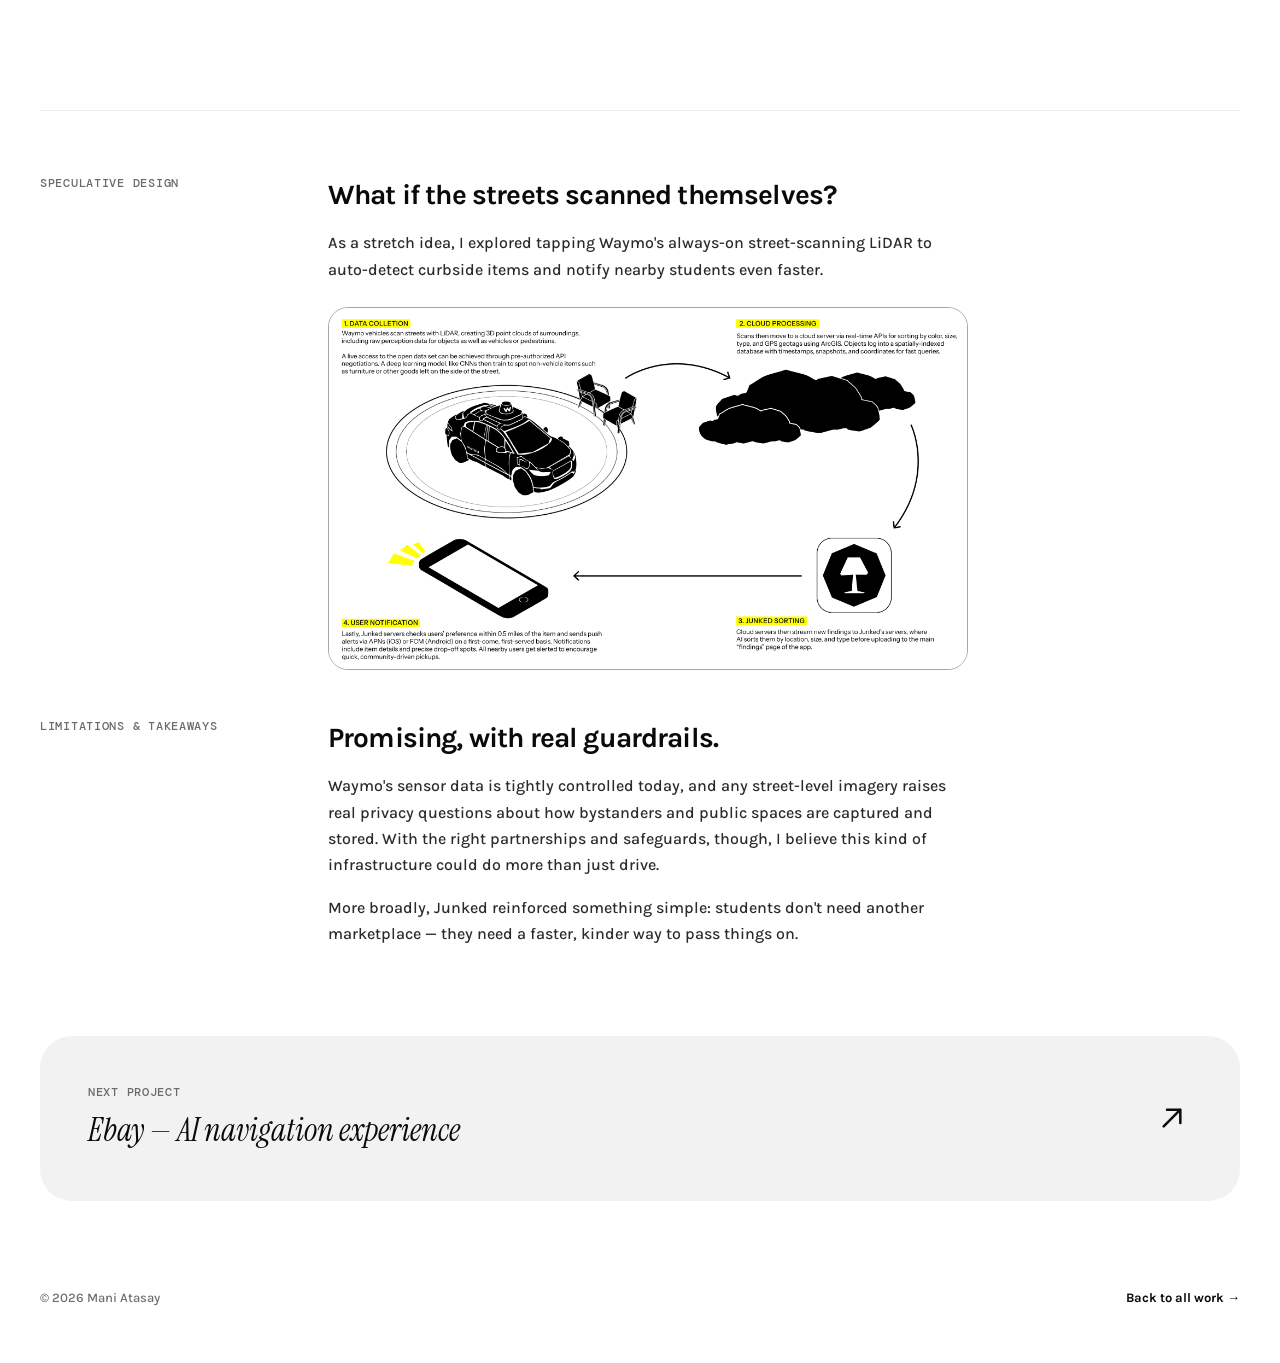
==== commit 121b1e8a: "Send" ====
--- a/project-1.html
+++ b/project-1.html
@@ -3,42 +3,40 @@
 <head>
 <meta charset="UTF-8">
 <meta name="viewport" content="width=device-width, initial-scale=1.0">
-<title>Junked // Mani Atasay</title>
-<meta name="description" content="One-sentence summary of the project and the outcome.">
+<title>Junked — Mani Atasay</title>
+<meta name="description" content="Junked is a self-initiated app that turns curbside furniture finds into a shared, campus-wide feed.">
 <link rel="stylesheet" href="styles.css">
 </head>
 <body>
 
-<!-- This page is a working copy of project-template.html. Replace the
-     bracketed placeholder copy below with your real case study. -->
-
 <div class="page">
 
   <header class="site-header">
     <div class="site-header__left">
-      <a class="brand" href="index.html"> Mani Atasay</a>
+      <a class="brand" href="index.html">Mani Atasay</a>
       <a class="back-link" href="index.html">← All work</a>
     </div>
     <nav class="nav-pills">
-    <a class="pill-btn" href="https://x.com/ManiAtasay" target="_blank" rel="noopener"><span>Twitter</span></a>
+      <a class="pill-btn" href="https://x.com/ManiAtasay" target="_blank" rel="noopener"><span>Twitter</span></a>
       <a class="pill-btn" href="https://www.linkedin.com/in/mani-atasay" target="_blank" rel="noopener"><span>LinkedIn</span></a>
       <a class="pill-btn" href="https://www.are.na/mani-atasay-vsoq5xoaqga/channels" target="_blank" rel="noopener"><span>Are.na</span></a>
     </nav>
   </header>
 
+  <!-- ================= PROJECT HERO ================= -->
   <section class="project-hero">
-    <p class="project-hero__eyebrow">Case study</p>
-    <h1 class="project-hero__title">Junked // <br> How about we thrift in a new way?</h1>
+    <p class="project-hero__eyebrow">Case study — Personal exploration</p>
+    <h1 class="project-hero__title">Junked // <a style="color: grey;"> New way of thirfitng </a> </h1>
 
     <div class="project-meta">
       <span class="project-meta__item"><strong>Company</strong>MA(A)AD Studio™</span>
-      <span class="project-meta__item"><strong>Role</strong>Founding Product Designer </span>
-      <span class="project-meta__item"><strong>Duration</strong>6 months</span>
-      <span class="project-meta__item"><strong>Statue</strong>Building</span>
+      <span class="project-meta__item"><strong>Date</strong>Summer 2025</span>
+      <span class="project-meta__item"><strong>Role</strong>Ideator, UX Researcher, UI Designer</span>
+      <span class="project-meta__item"><strong>Medium</strong>Research, 0→1 app design, UX/UI</span>
     </div>
 
     <div class="project-cover" data-observe>
- <img src="assets/Junekd.png" alt="Project One splash">
+      <img src="assets/Junekd.png" alt="Junked map view showing nearby curb finds">
     </div>
   </section>
 
@@ -53,76 +51,210 @@
     </div>
   </div>
 
+  <!-- ================= OVERVIEW ================= -->
   <section class="section" data-observe>
     <p class="section__label">Overview</p>
     <div class="section__body">
-      <h2>The context behind the work.</h2>
-      <p>[One or two paragraphs setting up the problem: what existed before, why it needed to change, and what constraints — technical, business, or timeline — shaped the project.]</p>
-      <p>[Optional second paragraph — team you worked with, your specific role, and what success would look like.]</p>
-    </div>
-  </section>
-
-  <section class="section" data-observe>
-    <p class="section__label">The problem</p>
-    <div class="section__body">
-      <h2>What wasn't working.</h2>
-      <p>[Describe the core pain points you uncovered through research, data, or direct feedback.]</p>
+      <h2>Furnishing a life on a student budget.</h2>
+      <p>Junked is a self-initiated project inspired by my own struggle furnishing a college apartment on a tight budget. It creates a shared space where students post furniture, food, or objects they find on the street — so curb shopping stops being a matter of luck.</p>
+      <p>Unlike Craigslist or Facebook Marketplace, Junked isn't about buying and selling. It's about sharing: post what you find, claim what you need, for free.</p>
+    </div>
+  </section>
+
+  <!-- ================= BACKGROUND ================= -->
+  <section class="section" data-observe>
+    <p class="section__label">Background</p>
+    <div class="section__body">
+      <h2>Housing costs are up. Free time is not.</h2>
+      <p>Through informal interviews with friends, I found that students juggling coursework, internships, and California's housing crisis have little time or money left to furnish where they live.</p>
+      <div class="flow-row">
+        <span class="flow-chip">Student</span>
+        <span class="flow-arrow">→</span>
+        <span class="flow-chip">Internships + course load + house search</span>
+        <span class="flow-arrow">→</span>
+        <span class="flow-chip">Well-furnished house</span>
+        <span class="flow-arrow">→</span>
+        <span class="flow-chip" style="padding: 8px 250px;">Academic success</span>
+      </div>
+    </div>
+  </section>
+
+  <!-- ================= CHALLENGE + GOAL ================= -->
+  <section class="section" data-observe>
+    <p class="section__label">Challenge</p>
+    <div class="section__body">
+      <h2>Minimal effort, Minimal cost.</h2>
+      <p>How might we help overwhelmed students find what they need for their home with almost no time or budget to spare?</p>
+      <div class="info-grid">
+        <div class="info-card">
+          <p class="info-card__title">Budget</p>
+          <p>Students budget $150–$300 to furnish a room — full furnishing can run up to $1,000.</p>
+        </div>
+        <div class="info-card">
+          <p class="info-card__title">Time</p>
+          <p>Most students only have weekends and the gaps between classes to look for what they need.</p>
+        </div>
+      </div>
+      <p style="margin-top:24px"><strong>Goal —</strong> design a peer-to-peer app centered on sharing, not selling: students post what they find on the street so others can claim it for free.</p>
+    </div>
+  </section>
+
+  <!-- ================= RESEARCH ================= -->
+  <section class="section" data-observe>
+    <p class="section__label">Research</p>
+    <div class="section__body">
+      <h2>Talking to the people living it.</h2>
+      <p>I ran in-person interviews with four peers to understand their housing and furnishing struggles, then distilled the findings into a persona and journey map that shaped the app's first feature set.</p>
+      <div class="gallery gallery--3">
+        <div class="gallery__item"><img src="assets/Junked/Housing_Furniture.JPG" alt="Whiteboard mind map of student difficulties"></div>
+        <div class="gallery__item"><img src="assets/Junked/WhiteBoard_Ideas.png" alt="Sticky-note whiteboard on house furnishing"></div>
+        <div class="gallery__item"><img src="assets/Junked/E.B. Concept Test.png" alt="Research session with peers"></div>
+      </div>
+    </div>
+  </section>
+
+  <!-- ================= USER PAIN POINTS ================= -->
+  <section class="section" data-observe>
+    <p class="section__label">User pain points</p>
+    <div class="section__body">
+      <h2>What Students Said.</h2>
+      <p>Six themes came up again and again — speed, trust, location, and a marketplace model that never fit "free."</p>
+      <div class="quote-grid">
+        <div class="quote-card">
+          <p>"By the time I see a free listing, someone else has already grabbed it."</p>
+          <span>U1</span>
+        </div>
+        <div class="quote-card">
+          <p>"I'm nervous about meeting strangers at their houses."</p>
+          <span>U2</span>
+        </div>
+        <div class="quote-card">
+          <p>"I don't have a car, so half the 'good deals' are impossible to reach."</p>
+          <span>U2</span>
+        </div>
+        <div class="quote-card">
+          <p>"Photos are so bad I can't tell if furniture is usable or AI-generated."</p>
+          <span>U2</span>
+        </div>
+        <div class="quote-card">
+          <p>"Coordinating pickup times around my lab schedule is a nightmare."</p>
+          <span>U3</span>
+        </div>
+        <div class="quote-card">
+          <p>"Most apps are built around selling, not just giving things away."</p>
+          <span>U4</span>
+        </div>
+      </div>
+    </div>
+  </section>
+
+  <!-- ================= PERSONA + JOURNEY ================= -->
+  <section class="section" data-observe>
+    <p class="section__label">User persona</p>
+    <div class="section__body">
+      <h2>Street-savvy, time-poor.</h2>
+      <div class="persona">
+        <img class="persona__photo" src="assets/Junked/PersonaPhoto.jpg" alt="Portrait of persona Alex">
+        <div class="persona__body">
+          <h3>Alex, 19 — CS junior, off-campus apartment</h3>
+          <p>Browses Facebook Marketplace at night but skips most listings over bad photos or logistics. Weekends go to street thrifting and campus Discord channels, coordinating pickups with roommates.</p>
+        </div>
+      </div>
+      <div class="info-grid" style="margin-top:16px">
+        <div class="info-card">
+          <p class="info-card__title">Challenge</p>
+          <p>A strict $200 monthly budget and a bare apartment that's starting to hurt sleep and focus.</p>
+        </div>
+        <div class="info-card">
+          <p class="info-card__title">Goal</p>
+          <p>Score functional furniture for cheap, build a "homey" study nook, and give back by posting finds.</p>
+        </div>
+      </div>
+      <p style="margin-top:24px">His current path — Craigslist, evaluate, message, negotiate — breaks down at the same two points: too few listings fit his budget, and sellers won't meet him halfway on price or distance.</p>
+    </div>
+  </section>
+
+  <!-- ================= CONCEPT + FLOW ================= -->
+  <section class="section" data-observe>
+    <p class="section__label">Concept</p>
+    <div class="section__body">
+      <h2>See it, snap it, share it.</h2>
+      <p>The core behavior was simple: a student spots something on the street and wants to share it in seconds. So the camera became the front door of the app — similar to how Snapchat opens straight to camera to prioritize in-the-moment sharing.</p>
       <div class="gallery">
-        <div class="gallery__item" style="--grad-a:#eef1ff; --grad-b:#fafbff;">Research artifact</div>
-        <div class="gallery__item" style="--grad-a:#fff0ea; --grad-b:#fffaf7;">Old flow screenshot</div>
+        <div class="gallery__item"><img src="assets/Junked/UserJourney.png" alt="Storyboard sketch of a student finding and uploading a chair"></div>
+        <div class="gallery__item"><img src="assets/Junked/UserStory.png" alt="Junked user flow diagram"></div>
       </div>
     </div>
   </section>
 
   <div class="pull-quote" data-observe>
-    <p>"[A short, memorable line — a design principle or a quote from user research.]"</p>
+    <p>"It feels like a full-time job just to furnish a tiny student apartment."</p>
   </div>
 
-  <section class="section" data-observe>
-    <p class="section__label">The approach</p>
-    <div class="section__body">
-      <h2>How the solution took shape.</h2>
-      <p>[Walk through the key design decisions and why the final direction won.]</p>
+  <!-- ================= LOFI TO HIFI ================= -->
+  <section class="section" data-observe>
+    <p class="section__label">LoFi to HiFi</p>
+    <div class="section__body">
+      <h2>Camera, map, and feed — tightly connected.</h2>
+      <p>Rapid testing showed students wanted listings as both a scrollable feed and a navigable map. The final flow uses one vertical gesture: swipe up from the camera for listings, swipe down for the map.</p>
+      <div class="gallery gallery--3">
+        <div class="gallery__item"><img src="assets/Junked/LofiToHiFi.png" alt="Low-fidelity map wireframe"></div>
+      </div>
+    </div>
+  </section>
+
+  <!-- ================= VISUAL SYSTEM ================= -->
+  <section class="section" data-observe>
+    <p class="section__label">Visual system</p>
+    <div class="section__body">
+      <h2>Simple enough to adapt to any campus.</h2>
+      <p>A cohesive, high-contrast icon and color system that stays legible at a glance — and can be recolored to match each university's own palette.</p>
       <div class="gallery">
-        <div class="gallery__item" style="--grad-a:#e7f7ee; --grad-b:#f7fdf9;">Wireframe / sketch</div>
-        <div class="gallery__item" style="--grad-a:#fdeef5; --grad-b:#fff8fb;">Final UI detail</div>
-      </div>
-    </div>
-  </section>
-
-  <section class="section" data-observe>
-    <p class="section__label">The outcome</p>
-    <div class="section__body">
-      <h2>What shipped, and what it moved.</h2>
-      <p>[Summarize the shipped result and, if available, the measurable impact.]</p>
-    </div>
-  </section>
-
-  <div class="stats-row">
-    <div class="stat">
-      <span class="stat__value">+00%</span>
-      <span class="stat__label">Metric one</span>
-    </div>
-    <div class="stat">
-      <span class="stat__value">00%</span>
-      <span class="stat__label">Metric two</span>
-    </div>
-    <div class="stat">
-      <span class="stat__value">00k</span>
-      <span class="stat__label">Metric three</span>
-    </div>
-  </div>
+        <div class="gallery__item"><img src="assets/Junked/Visual_Identity.png" alt="Item category icon set"></div>
+      </div>
+    </div>
+  </section>
+
+  <!-- ================= FINAL PRODUCT ================= -->
+  <section class="section" data-observe>
+    <p class="section__label">Final product</p>
+    <div class="section__body">
+      <h2>From street to notification in one loop.</h2>
+      <p>A student photographs an item, the app auto-detects and geotags it, and everyone within a half-mile radius gets notified — first come, first served.</p>
+      <div class="gallery gallery--3">
+        <div class="gallery__item"><img src="assets/Junked/Mobile_Surfaces.png" alt="Final map view with reported items"></div>
+      </div>
+    </div>
+  </section>
+
+  <!-- ================= SPECULATIVE DESIGN ================= -->
+  <section class="section" data-observe>
+    <p class="section__label">Speculative design</p>
+    <div class="section__body">
+      <h2>What if the streets scanned themselves?</h2>
+      <p>As a stretch idea, I explored tapping Waymo's always-on street-scanning LiDAR to auto-detect curbside items and notify nearby students even faster.</p>
+      <div class="gallery">
+        <div class="gallery__item"><img src="assets/Junked/SpeculativeDesign.png" alt="Item category icon set"></div>
+      </div>
+    </div>
+    <p class="section__label">Limitations & takeaways</p>
+    <div class="section__body">
+      <h2>Promising, with real guardrails.</h2>
+      <p>Waymo's sensor data is tightly controlled today, and any street-level imagery raises real privacy questions about how bystanders and public spaces are captured and stored. With the right partnerships and safeguards, though, I believe this kind of infrastructure could do more than just drive.</p>
+      <p>More broadly, Junked reinforced something simple: students don't need another marketplace — they need a faster, kinder way to pass things on.</p>
+    </div>
+  </section>
 
   <a class="next-project" href="project-2.html">
     <div>
       <span class="next-project__label">Next project</span>
-      <span class="next-project__title">Project Two</span>
+      <span class="next-project__title">Ebay — AI navigation experience</span>
     </div>
     <svg class="next-project__arrow" viewBox="0 0 24 24" fill="none" stroke="currentColor" stroke-width="1.5" stroke-linecap="round" stroke-linejoin="round" aria-hidden="true"><path d="M7 17 17 7M9 7h8v8"/></svg>
   </a>
 
   <footer class="site-footer">
-    <span>© 2026 Your Name</span>
+    <span>© 2026 Mani Atasay</span>
     <a href="index.html">Back to all work →</a>
   </footer>
 
--- a/styles.css
+++ b/styles.css
@@ -195,6 +195,7 @@
 	align-items: center;
 	justify-content: center;
 	padding: 64px 32px 96px;
+  
 }
 
 .hero__video {
@@ -575,6 +576,12 @@
   border: 1px solid var(--color-border);
 }
 
+.project-cover:has(img) {
+	aspect-ratio: auto;
+	background: none;
+	display: block;
+}
+
 /* ---------------------------------------------------------------------
    Project template — content sections
    ------------------------------------------------------------------ */
@@ -621,7 +628,7 @@
 
 .gallery {
 	display: grid;
-	grid-template-columns: repeat(2, 1fr);
+	grid-template-columns: repeat(auto-fit, minmax(260px, 1fr));
 	gap: 16px;
 	margin-top: 24px;
 }
@@ -638,6 +645,12 @@
 	text-transform: uppercase;
 	letter-spacing: 0.05em;
 	color: rgba(0, 0, 0, 0.35);
+}
+
+.gallery__item:has(img) {
+	aspect-ratio: auto;
+	background: none;
+	display: block;
 }
 
 .pull-quote {
@@ -741,6 +754,143 @@
 }
 
 /* ---------------------------------------------------------------------
+   Project template — case-study extras
+   (galleries with real images, quote grids, personas, flow chips)
+   ------------------------------------------------------------------ */
+
+.project-cover img,
+.gallery__item img {
+	width: 100%;
+	height: auto;
+	display: block;
+	border: 1px solid var(--color-border);
+	border-radius: inherit;
+}
+
+.gallery__caption {
+	margin-top: 8px;
+	font-family: var(--font-mono);
+	font-size: 12px;
+	color: var(--color-text-soft);
+	text-align: center;
+}
+
+.flow-row {
+	display: flex;
+	flex-wrap: wrap;
+	align-items: center;
+	gap: 10px;
+	margin: 24px 0;
+}
+
+.flow-chip {
+	border: 1px solid var(--color-border);
+	border-radius: var(--radius-btn);
+	padding: 8px 14px;
+	font-family: var(--font-ui);
+	font-weight: 700;
+	font-size: 13px;
+	letter-spacing: -0.02em;
+	background: var(--color-card-bg);
+}
+
+.flow-arrow {
+	color: var(--color-text-soft);
+	font-size: 16px;
+}
+
+.info-grid {
+	display: grid;
+	grid-template-columns: repeat(2, 1fr);
+	gap: 16px;
+	margin-top: 24px;
+}
+
+.info-grid--4 {
+	grid-template-columns: repeat(4, 1fr);
+}
+
+.info-card {
+	border: 1px solid var(--color-border);
+	border-radius: var(--radius-card-inner);
+	padding: 20px;
+}
+
+.info-card__title {
+	font-family: var(--font-mono);
+  font-weight: bold;
+	font-size: 12px;
+	text-transform: uppercase;
+	letter-spacing: 0.05em;
+	color: var(--color-text-soft);
+	margin: 0 0 10px;
+}
+
+.info-card p {
+	font-size: 14px;
+	line-height: 1.6;
+	margin: 0;
+	color: #2b2b2b;
+}
+
+.quote-grid {
+	display: grid;
+	grid-template-columns: repeat(3, 1fr);
+	gap: 12px;
+	margin-top: 24px;
+}
+
+.quote-card {
+	background: var(--color-card-bg);
+	border-radius: var(--radius-card-inner);
+	padding: 18px;
+}
+
+.quote-card p {
+	font-size: 13px;
+	line-height: 1.5;
+	font-style: italic;
+	margin: 0 0 10px;
+}
+
+.quote-card span {
+	font-family: var(--font-mono);
+	font-size: 11px;
+	letter-spacing: 0.05em;
+	color: var(--color-text-soft);
+}
+
+.persona {
+	display: flex;
+	gap: 24px;
+	margin-top: 24px;
+}
+
+.persona__photo {
+	width: 120px;
+	height: 120px;
+	border-radius: var(--radius-card-inner);
+	border: 1px solid var(--color-border);
+	object-fit: cover;
+	flex-shrink: 0;
+}
+
+.persona__body h3 {
+	font-family: var(--font-display);
+	font-style: italic;
+	font-weight: 400;
+	font-size: 22px;
+	margin: 0 0 8px;
+}
+
+.persona__body p {
+	font-size: 14px;
+	line-height: 1.6;
+	color: #2b2b2b;
+	margin: 0;
+}
+
+/* ---------------------------------------------------------------------
    Shared keyframes
    ------------------------------------------------------------------ */
 
@@ -793,6 +943,25 @@
 	}
 
 	.gallery {
+		grid-template-columns: 1fr;
+	}
+
+	.info-grid,
+	.info-grid--4 {
+		grid-template-columns: 1fr;
+	}
+
+	.quote-grid {
+		grid-template-columns: 1fr 1fr;
+	}
+
+	.persona {
+		flex-direction: column;
+	}
+}
+
+@media (max-width: 560px) {
+	.quote-grid {
 		grid-template-columns: 1fr;
 	}
 }
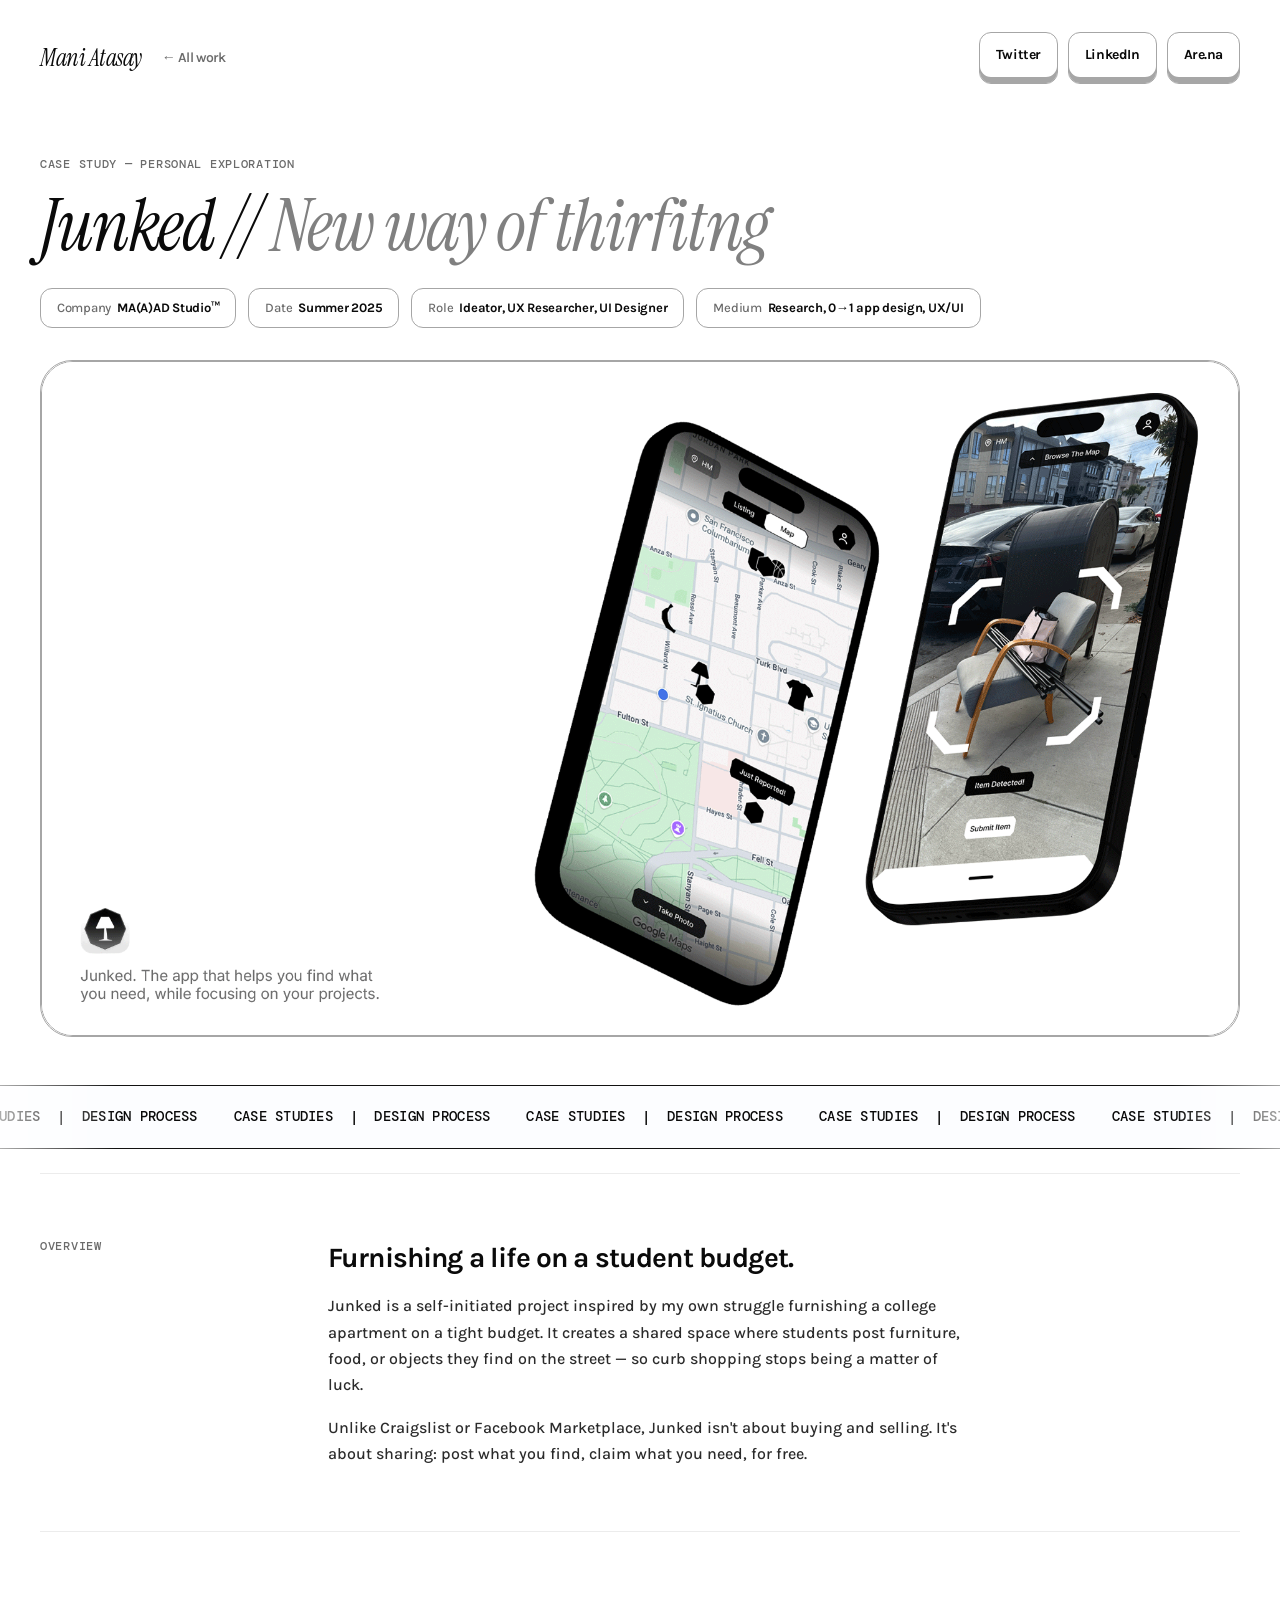
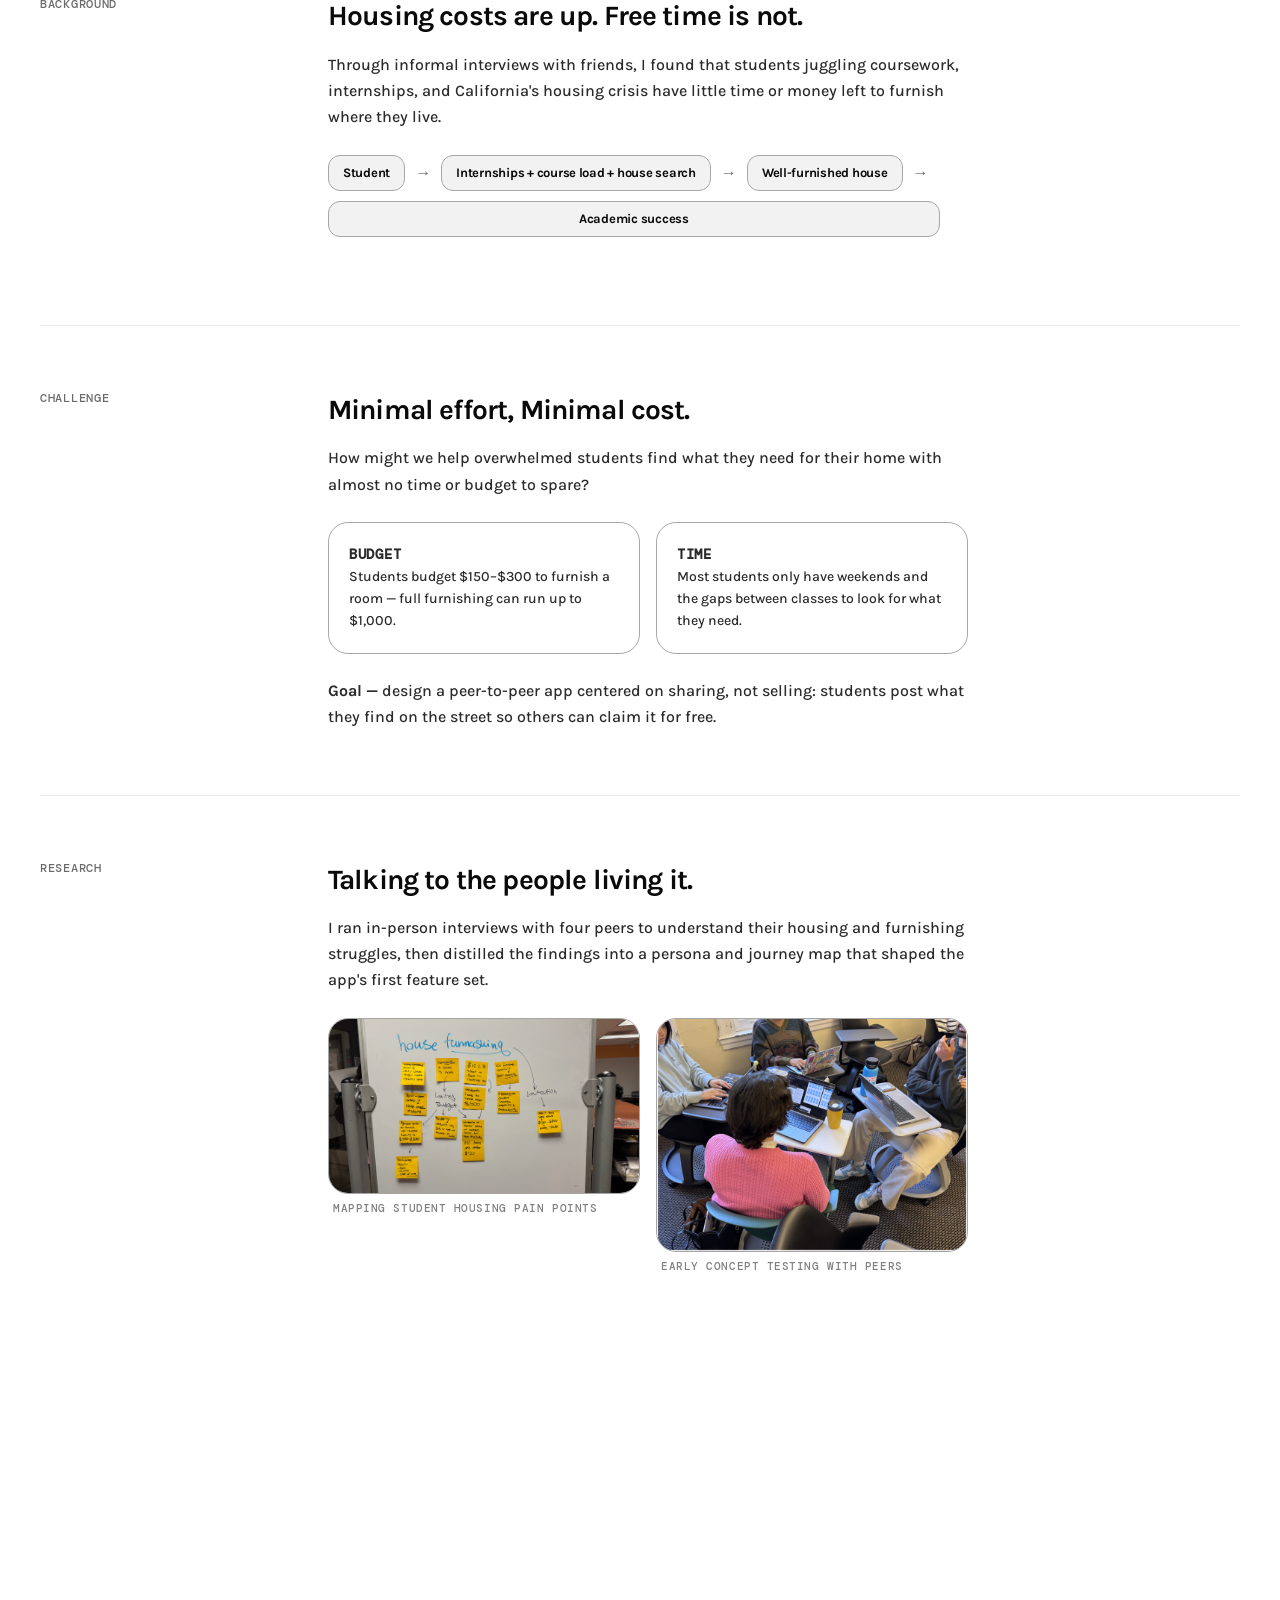
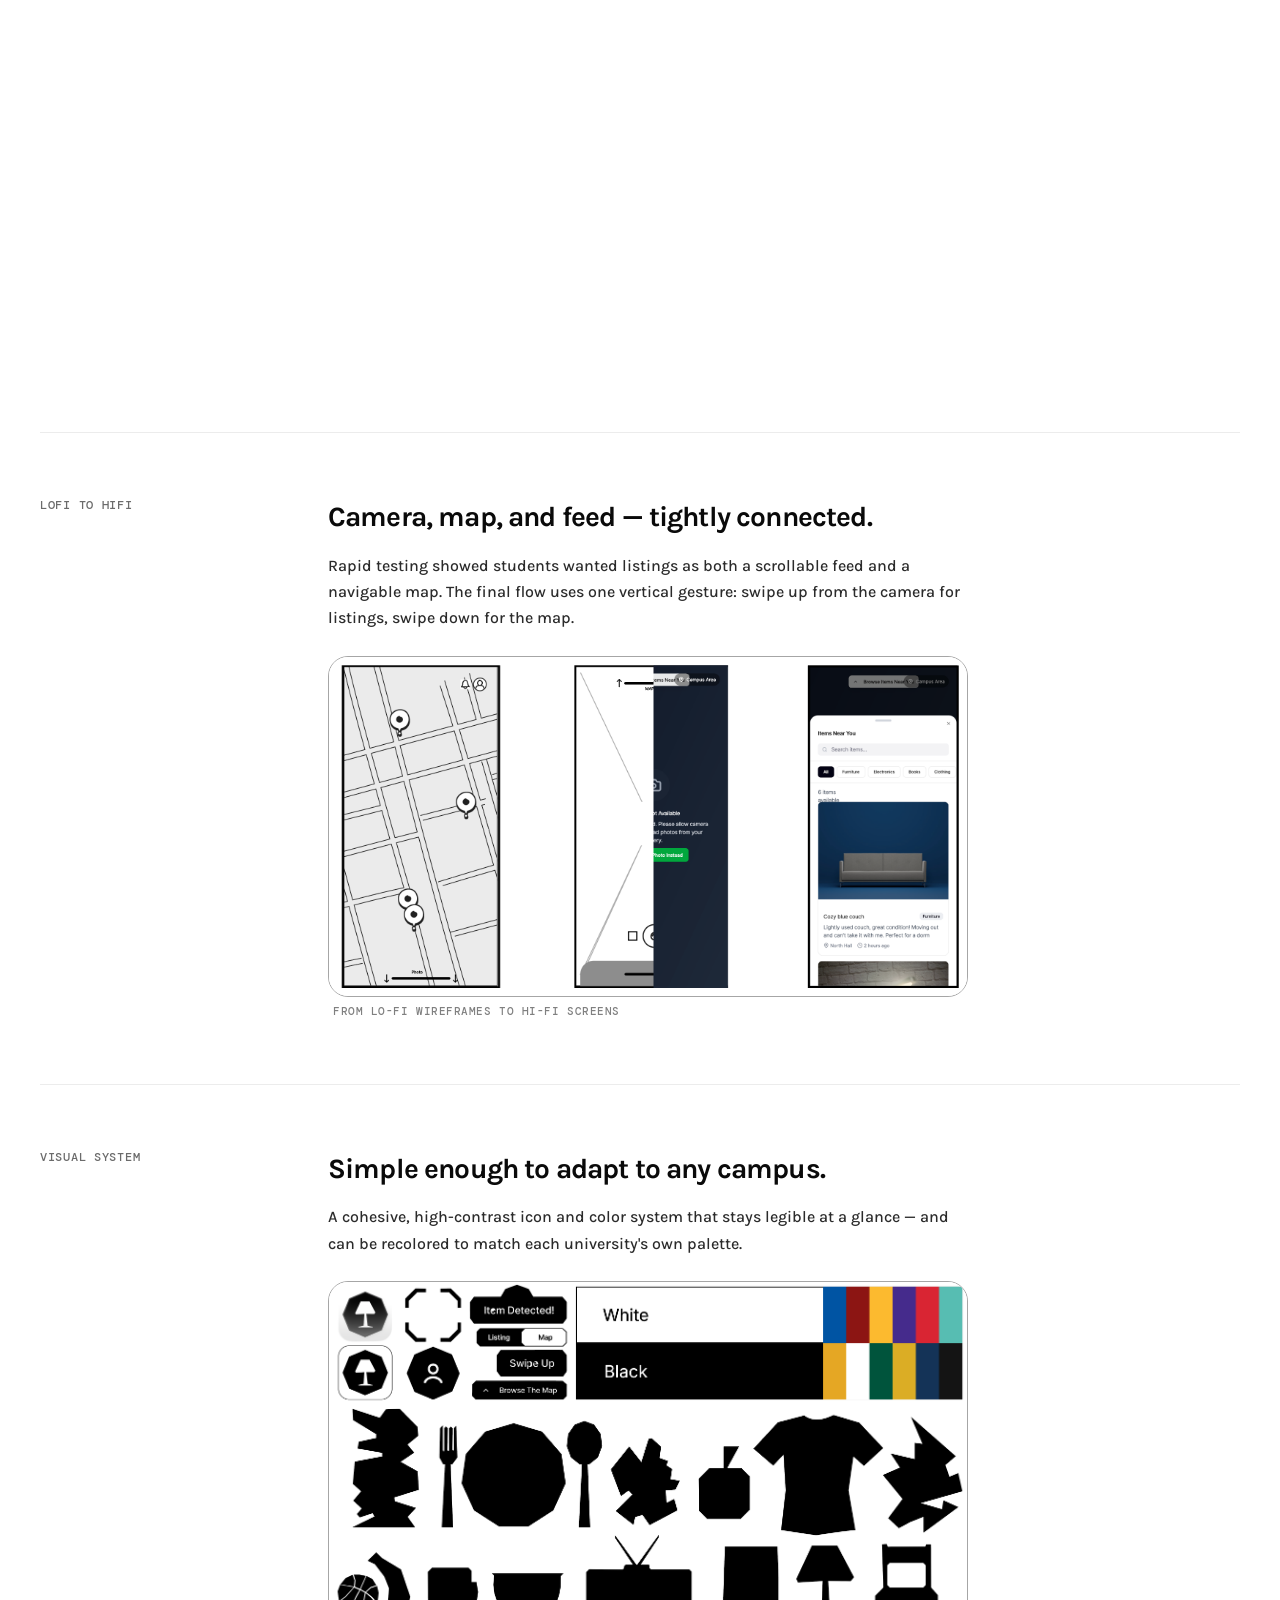
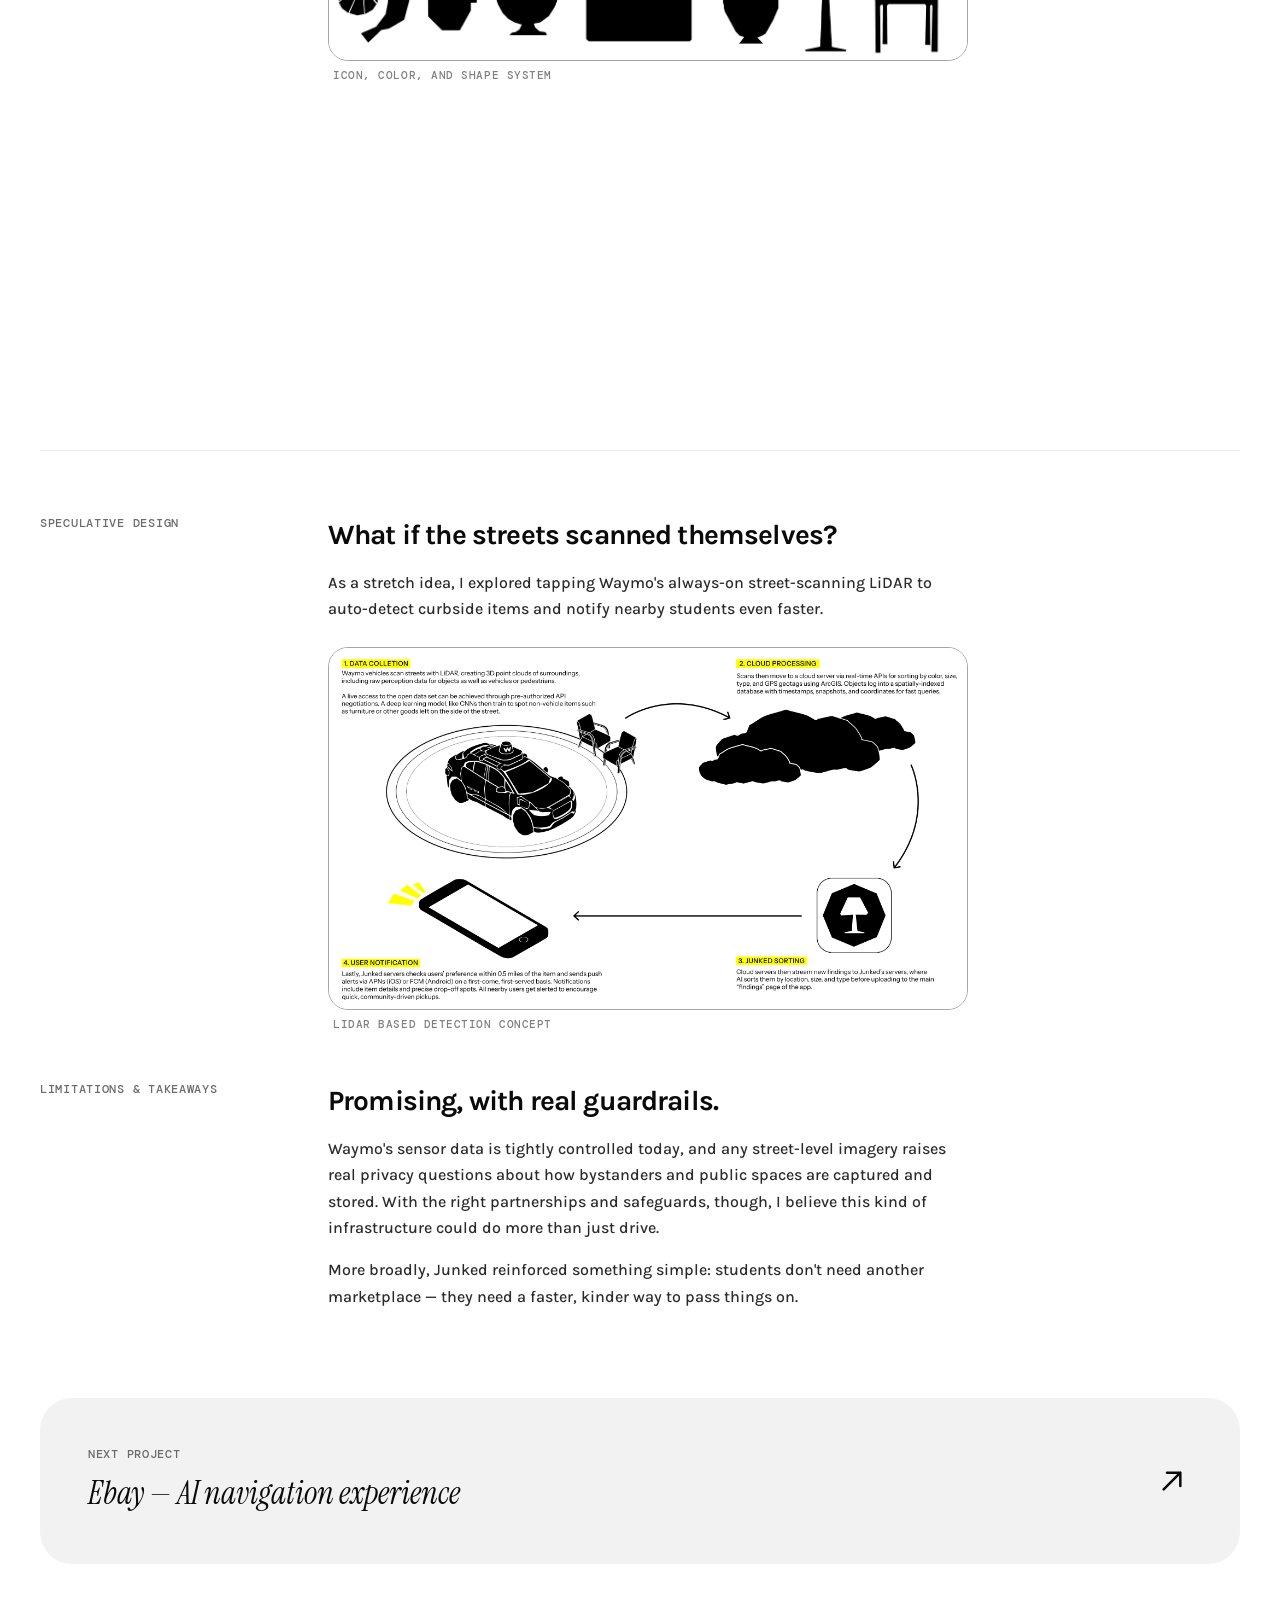
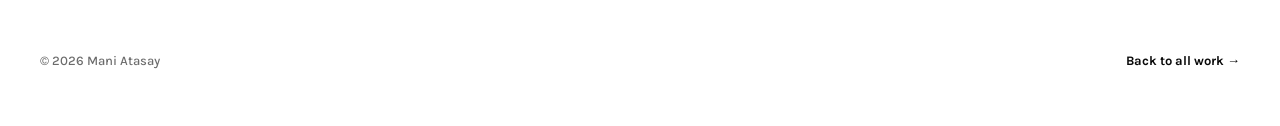
==== commit f37f379b: "PUH" ====
--- a/project-1.html
+++ b/project-1.html
@@ -106,9 +106,14 @@
       <h2>Talking to the people living it.</h2>
       <p>I ran in-person interviews with four peers to understand their housing and furnishing struggles, then distilled the findings into a persona and journey map that shaped the app's first feature set.</p>
       <div class="gallery gallery--3">
-        <div class="gallery__item"><img src="assets/Junked/Housing_Furniture.JPG" alt="Whiteboard mind map of student difficulties"></div>
-        <div class="gallery__item"><img src="assets/Junked/WhiteBoard_Ideas.png" alt="Sticky-note whiteboard on house furnishing"></div>
-        <div class="gallery__item"><img src="assets/Junked/E.B. Concept Test.png" alt="Research session with peers"></div>
+        <div class="gallery__item">
+          <img src="assets/Junked/Housing_Furniture.JPG" alt="Whiteboard mind map of student difficulties">
+          <p class="gallery__caption" style="font-size: 11px; margin-top: 5px; margin-left:5px; color: grey;"> Mapping student housing pain points</p>
+        </div>
+        <div class="gallery__item">
+          <img src="assets/Junked/E.B. Concept Test.png" alt="Research session with peers">
+          <p class="gallery__caption" style="font-size: 11px; margin-top: 5px; margin-left:5px; color: grey;">Early concept testing with peers</p>
+        </div>
       </div>
     </div>
   </section>
@@ -154,7 +159,9 @@
     <div class="section__body">
       <h2>Street-savvy, time-poor.</h2>
       <div class="persona">
-        <img class="persona__photo" src="assets/Junked/PersonaPhoto.jpg" alt="Portrait of persona Alex">
+        <div class="persona__photo-wrap">
+          <img class="persona__photo" src="assets/Junked/PersonaPhoto.jpg" alt="Portrait of persona Alex">
+        </div>
         <div class="persona__body">
           <h3>Alex, 19 — CS junior, off-campus apartment</h3>
           <p>Browses Facebook Marketplace at night but skips most listings over bad photos or logistics. Weekends go to street thrifting and campus Discord channels, coordinating pickups with roommates.</p>
@@ -180,9 +187,15 @@
     <div class="section__body">
       <h2>See it, snap it, share it.</h2>
       <p>The core behavior was simple: a student spots something on the street and wants to share it in seconds. So the camera became the front door of the app — similar to how Snapchat opens straight to camera to prioritize in-the-moment sharing.</p>
-      <div class="gallery">
-        <div class="gallery__item"><img src="assets/Junked/UserJourney.png" alt="Storyboard sketch of a student finding and uploading a chair"></div>
-        <div class="gallery__item"><img src="assets/Junked/UserStory.png" alt="Junked user flow diagram"></div>
+      <div class="gallery gallery--stack">
+        <div class="gallery__item">
+          <img src="assets/Junked/UserJourney.png" alt="Storyboard sketch of a student finding and uploading a chair">
+          <p class="gallery__caption" style="font-size: 11px; margin-top: 5px; margin-left:5px; color: grey;">User journey mapping</p>
+        </div>
+        <div class="gallery__item">
+          <img src="assets/Junked/UserStory.png" alt="Junked user flow diagram">
+          <p class="gallery__caption" style="font-size: 11px; margin-top: 5px; margin-left:5px; color: grey;" >Concept storyboard</p>
+        </div>
       </div>
     </div>
   </section>
@@ -198,7 +211,10 @@
       <h2>Camera, map, and feed — tightly connected.</h2>
       <p>Rapid testing showed students wanted listings as both a scrollable feed and a navigable map. The final flow uses one vertical gesture: swipe up from the camera for listings, swipe down for the map.</p>
       <div class="gallery gallery--3">
-        <div class="gallery__item"><img src="assets/Junked/LofiToHiFi.png" alt="Low-fidelity map wireframe"></div>
+        <div class="gallery__item">
+          <img src="assets/Junked/LofiToHiFi.png" alt="Low-fidelity map wireframe">
+          <p class="gallery__caption" style="font-size: 11px; margin-top: 5px; margin-left:5px; color: grey;">From lo-fi wireframes to hi-fi screens</p>
+        </div>
       </div>
     </div>
   </section>
@@ -210,7 +226,10 @@
       <h2>Simple enough to adapt to any campus.</h2>
       <p>A cohesive, high-contrast icon and color system that stays legible at a glance — and can be recolored to match each university's own palette.</p>
       <div class="gallery">
-        <div class="gallery__item"><img src="assets/Junked/Visual_Identity.png" alt="Item category icon set"></div>
+        <div class="gallery__item">
+          <img src="assets/Junked/Visual_Identity.png" alt="Item category icon set">
+          <p class="gallery__caption" style="font-size: 11px; margin-top: 5px; margin-left:5px; color: grey;">Icon, color, and shape system</p>
+        </div>
       </div>
     </div>
   </section>
@@ -222,7 +241,10 @@
       <h2>From street to notification in one loop.</h2>
       <p>A student photographs an item, the app auto-detects and geotags it, and everyone within a half-mile radius gets notified — first come, first served.</p>
       <div class="gallery gallery--3">
-        <div class="gallery__item"><img src="assets/Junked/Mobile_Surfaces.png" alt="Final map view with reported items"></div>
+        <div class="gallery__item">
+          <img src="assets/Junked/Mobile_Surfaces.png" alt="Final map view with reported items">
+          <p class="gallery__caption" style="font-size: 11px; margin-top: 5px; margin-left:5px; color: grey;">Final app screens</p>
+        </div>
       </div>
     </div>
   </section>
@@ -234,7 +256,10 @@
       <h2>What if the streets scanned themselves?</h2>
       <p>As a stretch idea, I explored tapping Waymo's always-on street-scanning LiDAR to auto-detect curbside items and notify nearby students even faster.</p>
       <div class="gallery">
-        <div class="gallery__item"><img src="assets/Junked/SpeculativeDesign.png" alt="Item category icon set"></div>
+        <div class="gallery__item">
+          <img src="assets/Junked/SpeculativeDesign.png" alt="Diagram of Waymo LiDAR feeding item detections to Junked">
+          <p class="gallery__caption" style="font-size: 11px; margin-top: 5px; margin-left:5px; color: grey;">LiDar Based Detection Concept</p>
+        </div>
       </div>
     </div>
     <p class="section__label">Limitations & takeaways</p>
--- a/styles.css
+++ b/styles.css
@@ -633,6 +633,10 @@
 	margin-top: 24px;
 }
 
+.gallery--stack {
+	grid-template-columns: 1fr;
+}
+
 .gallery__item {
 	aspect-ratio: 4 / 3;
 	border-radius: var(--radius-card-inner);
@@ -768,11 +772,11 @@
 }
 
 .gallery__caption {
-	margin-top: 8px;
+	margin-top: 58px;
 	font-family: var(--font-mono);
-	font-size: 12px;
+	font-size: 10px;
 	color: var(--color-text-soft);
-	text-align: center;
+	text-align: left;
 }
 
 .flow-row {
@@ -866,6 +870,11 @@
 	margin-top: 24px;
 }
 
+.persona__photo-wrap {
+	width: 120px;
+	flex-shrink: 0;
+}
+
 .persona__photo {
 	width: 120px;
 	height: 120px;
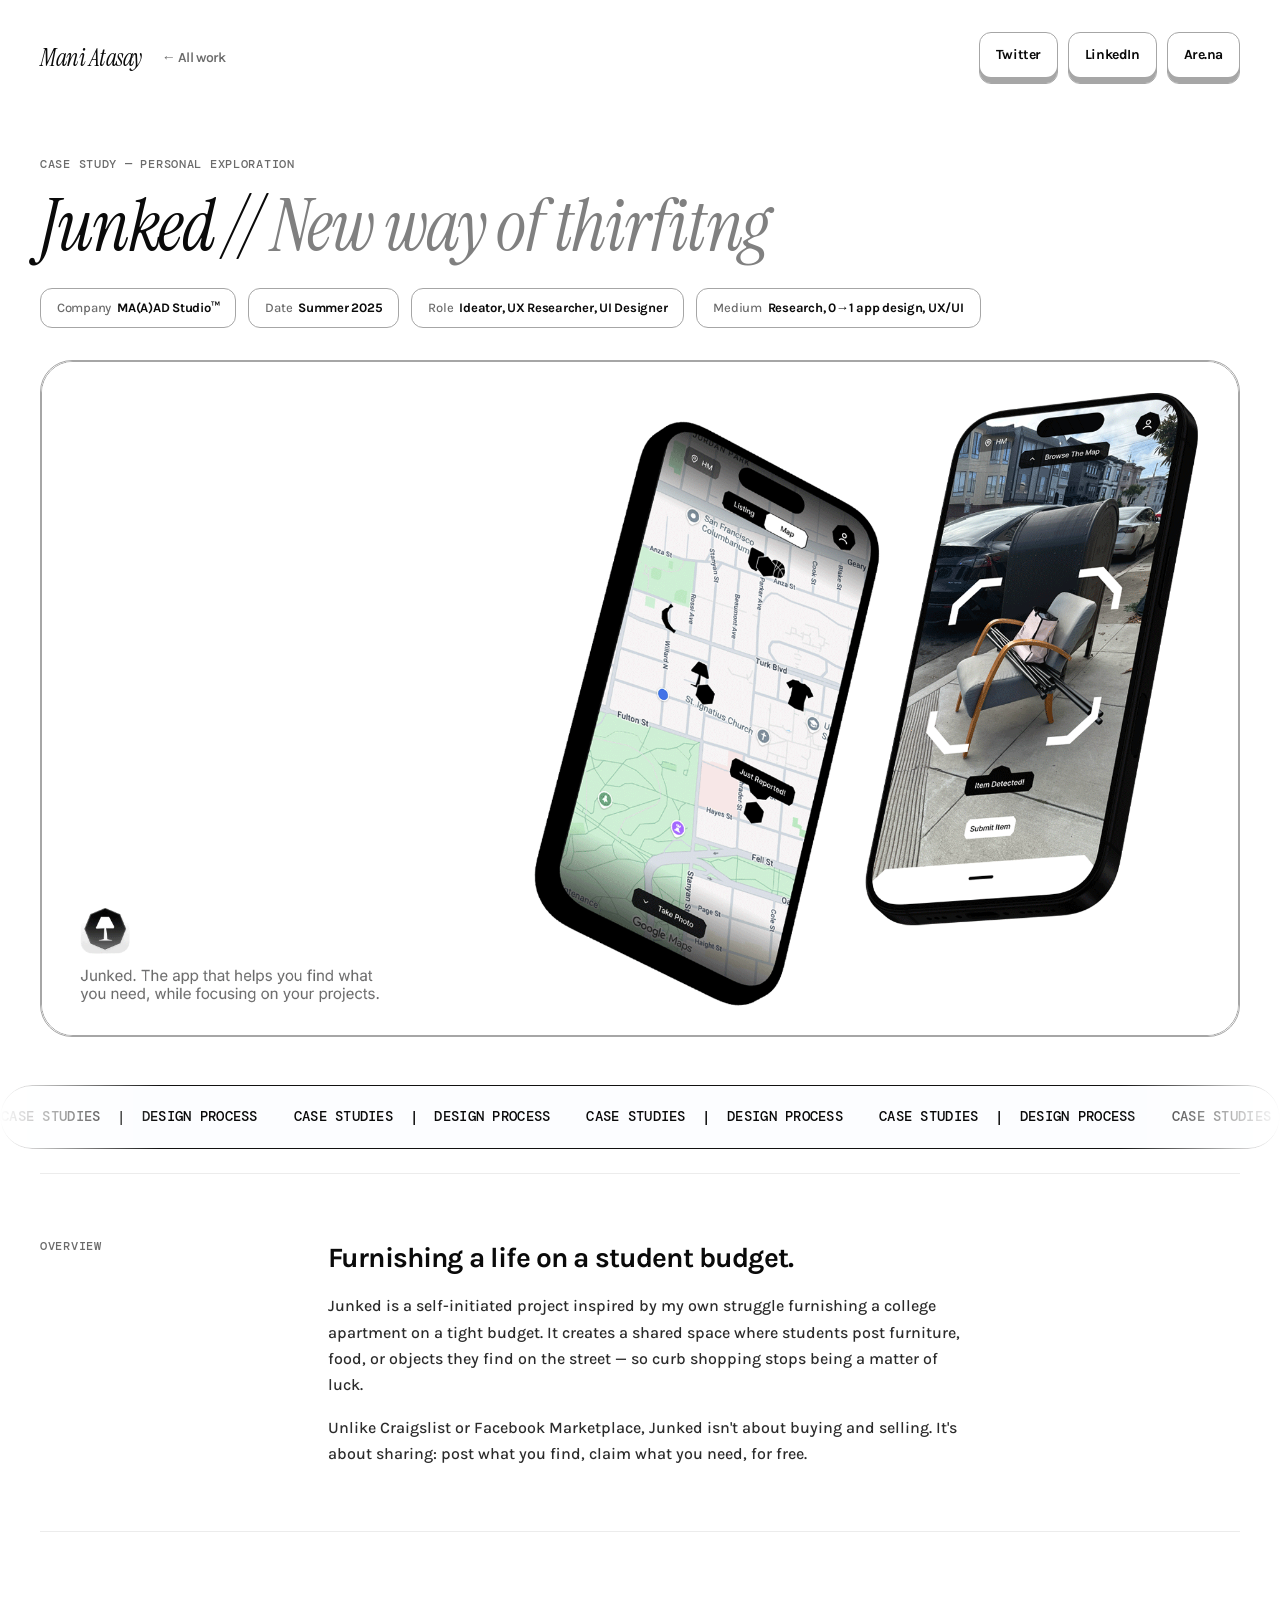
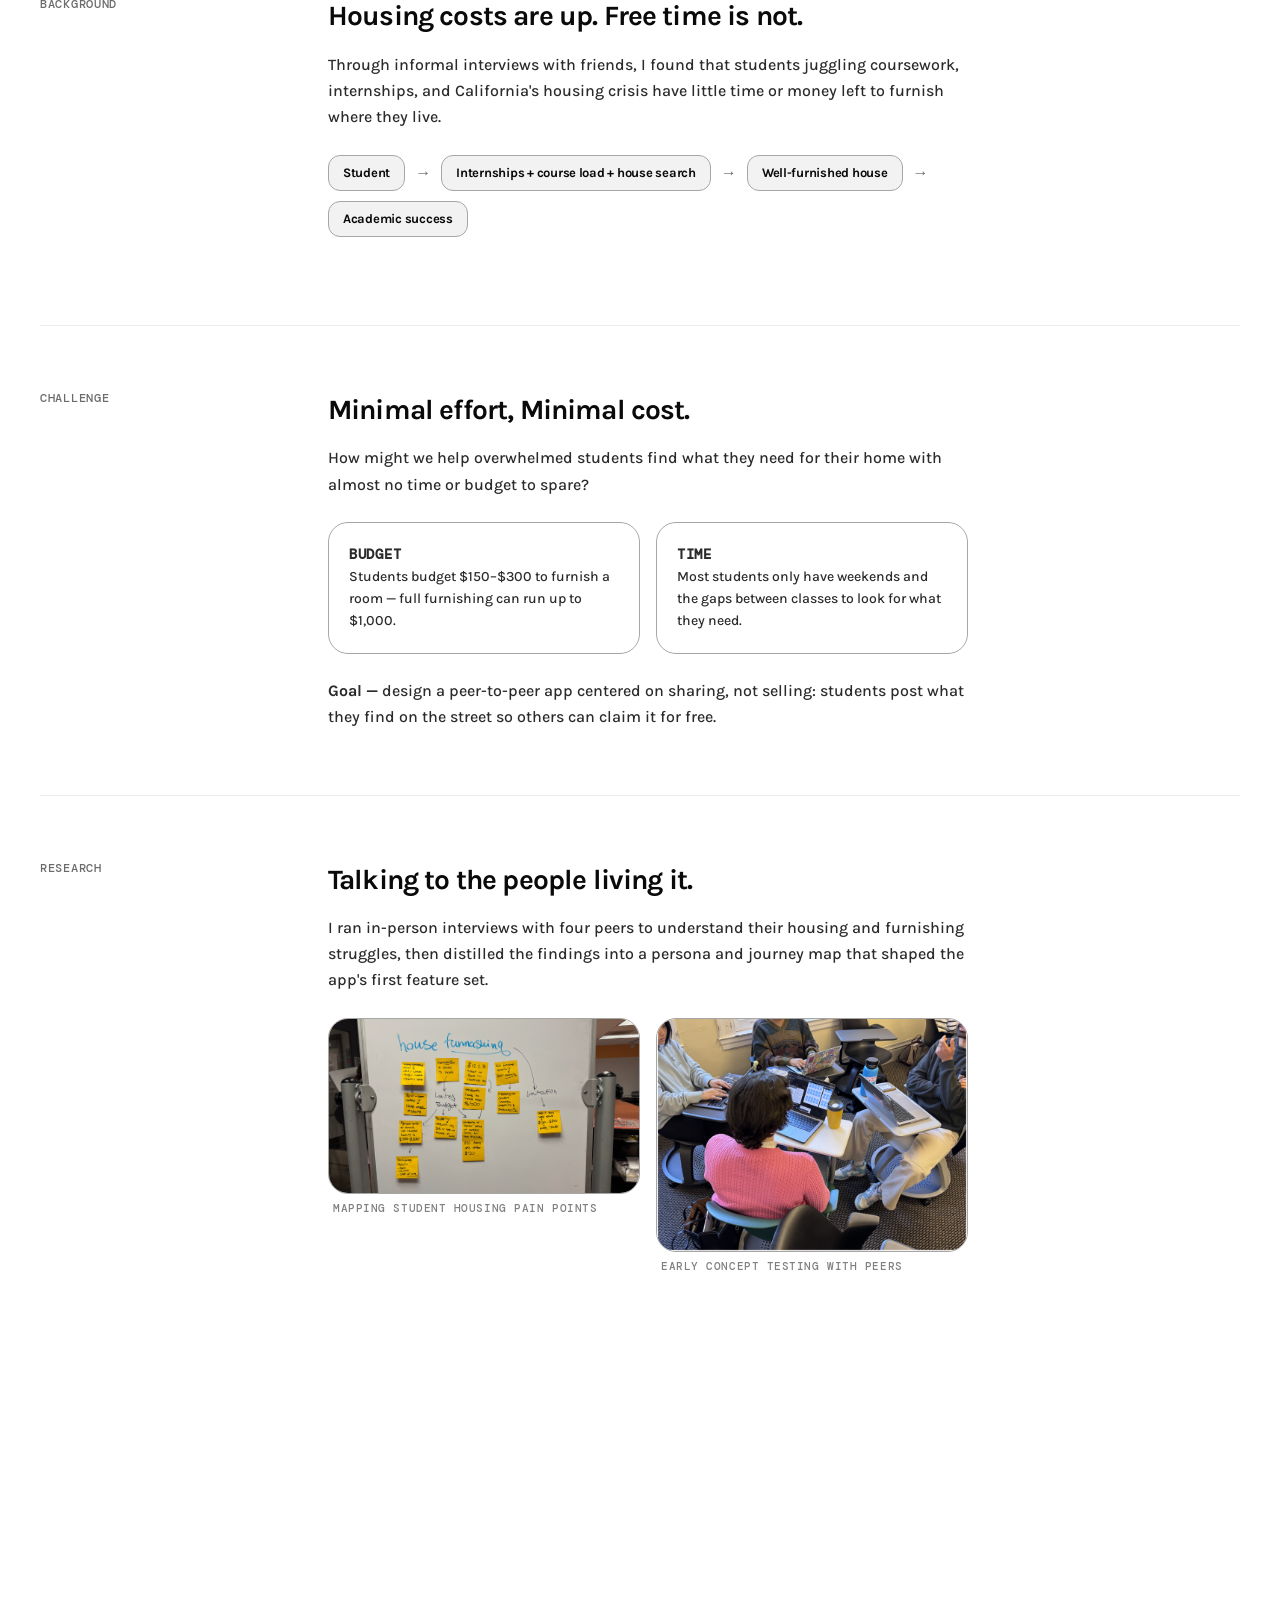
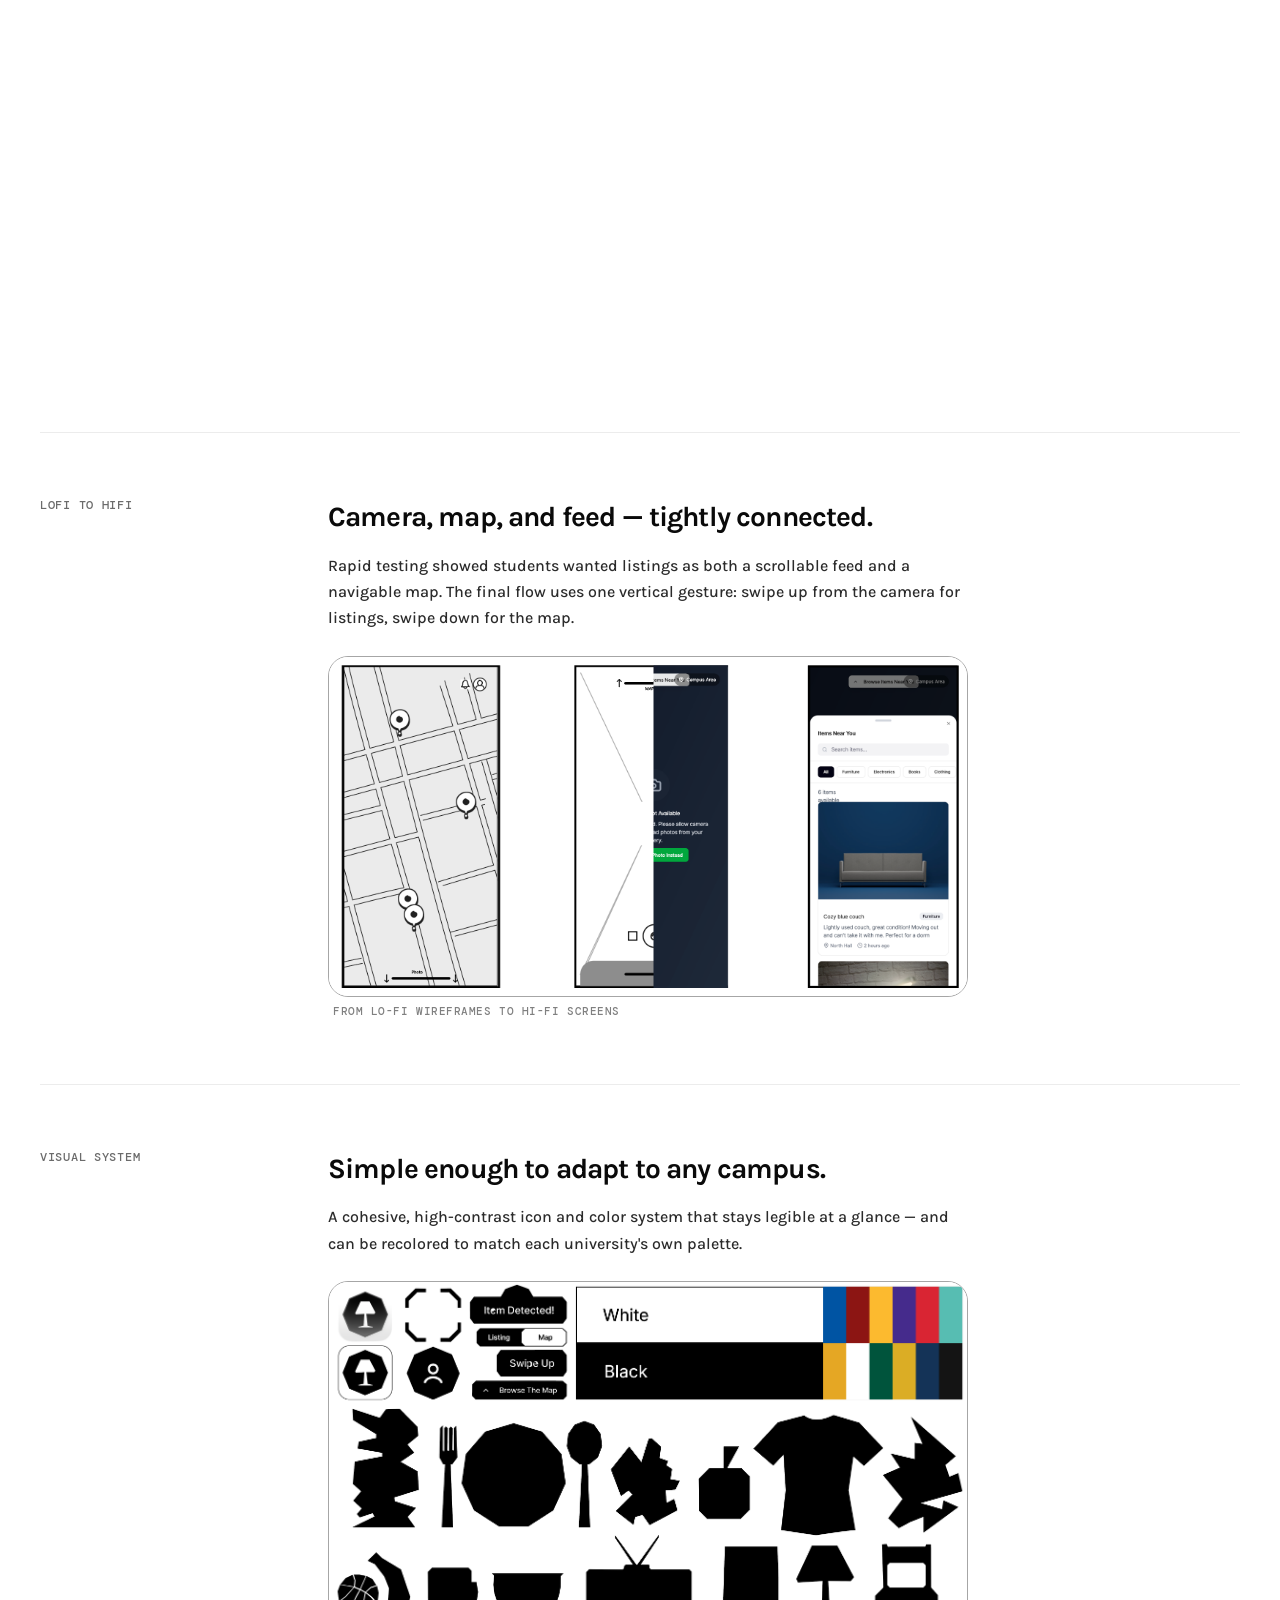
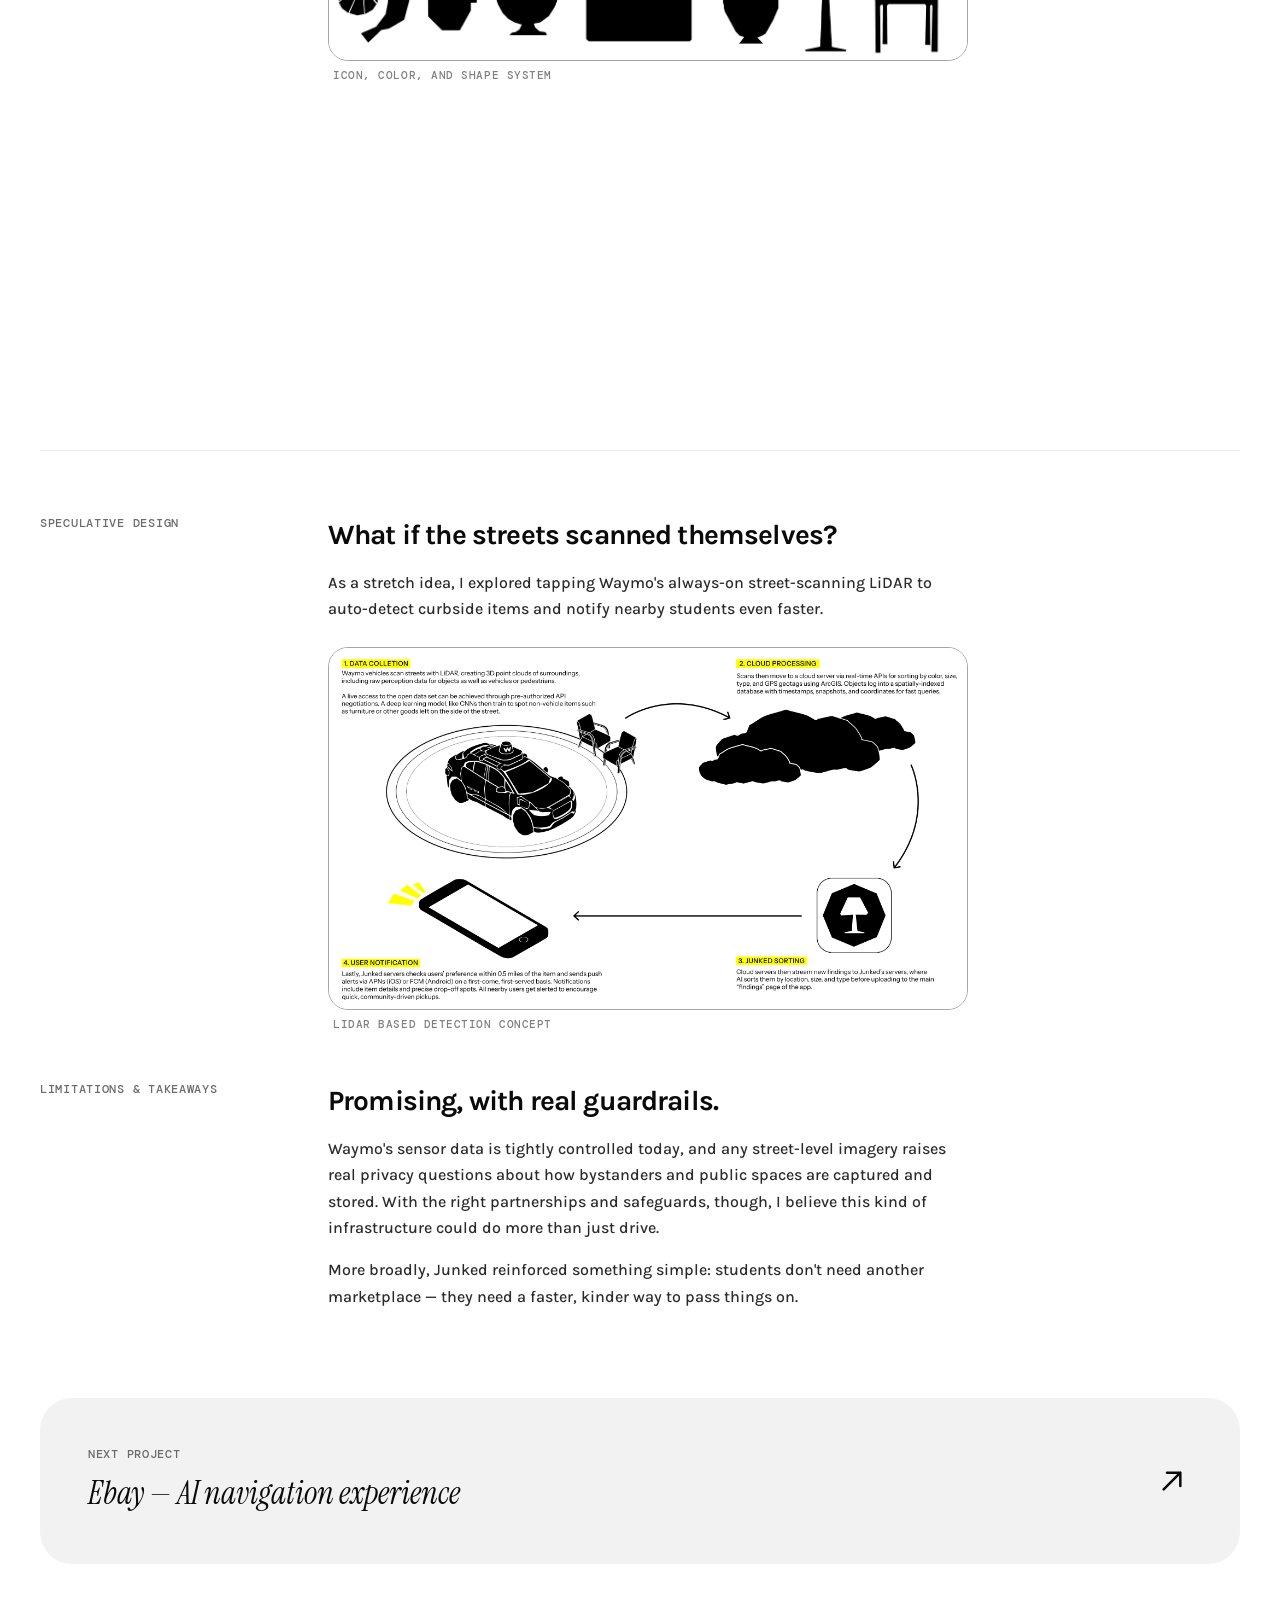
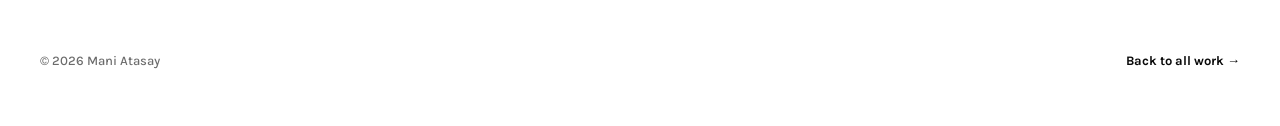
==== commit 75dd3be4: "puh" ====
--- a/project-1.html
+++ b/project-1.html
@@ -74,7 +74,7 @@
         <span class="flow-arrow">→</span>
         <span class="flow-chip">Well-furnished house</span>
         <span class="flow-arrow">→</span>
-        <span class="flow-chip" style="padding: 8px 250px;">Academic success</span>
+        <span class="flow-chip">Academic success</span>
       </div>
     </div>
   </section>
--- a/styles.css
+++ b/styles.css
@@ -45,6 +45,7 @@
 	-webkit-font-smoothing: antialiased;
 	-moz-osx-font-smoothing: grayscale;
 	scroll-behavior: smooth;
+	overflow-x: hidden;
 }
 
 body {
@@ -54,6 +55,7 @@
 	font-family: var(--font-ui);
 	font-weight: 500;
 	line-height: 1.4;
+	overflow-x: hidden;
 }
 
 img,
@@ -290,8 +292,8 @@
    ------------------------------------------------------------------ */
 
 .marquee {
-	width: 110vw;
-	margin: 24px 0 24px calc(45% - 50vw);
+	width: 100vw;
+	margin: 24px 0 24px calc(50% - 50vw);
 	border: 1px solid var(--color-border-strong);
 	background: var(--color-marquee-bg);
 	border-radius: var(--radius-marquee);
@@ -899,6 +901,62 @@
 	margin: 0;
 }
 
+.section__body ul {
+	margin: 0 0 16px;
+	padding-left: 20px;
+}
+
+.section__body ul:last-child {
+	margin-bottom: 0;
+}
+
+.section__body li {
+	font-size: 16px;
+	line-height: 1.65;
+	color: #2b2b2b;
+	margin-bottom: 8px;
+}
+
+.section__body li:last-child {
+	margin-bottom: 0;
+}
+
+.embed-frame {
+	position: relative;
+	width: 100%;
+	aspect-ratio: 16 / 9;
+	margin: 24px 0 48px;
+	border-radius: var(--radius-card-inner);
+	overflow: hidden;
+	border: 1px solid var(--color-border);
+}
+
+.embed-frame iframe {
+	position: absolute;
+	inset: 0;
+	width: 100%;
+	height: 100%;
+	border: 0;
+}
+
+.video-frame {
+	width: 100%;
+	max-width: 380px;
+	margin: 24px auto 0;
+	aspect-ratio: 9 / 19.5;
+	border-radius: var(--radius-card);
+	border: 1px solid var(--color-border);
+	overflow: hidden;
+	background: linear-gradient(160deg, #eee, #fafafa);
+}
+
+.video-frame video {
+	width: 100%;
+	height: 100%;
+	object-fit: cover;
+	display: block;
+}
+
 /* ---------------------------------------------------------------------
    Shared keyframes
    ------------------------------------------------------------------ */
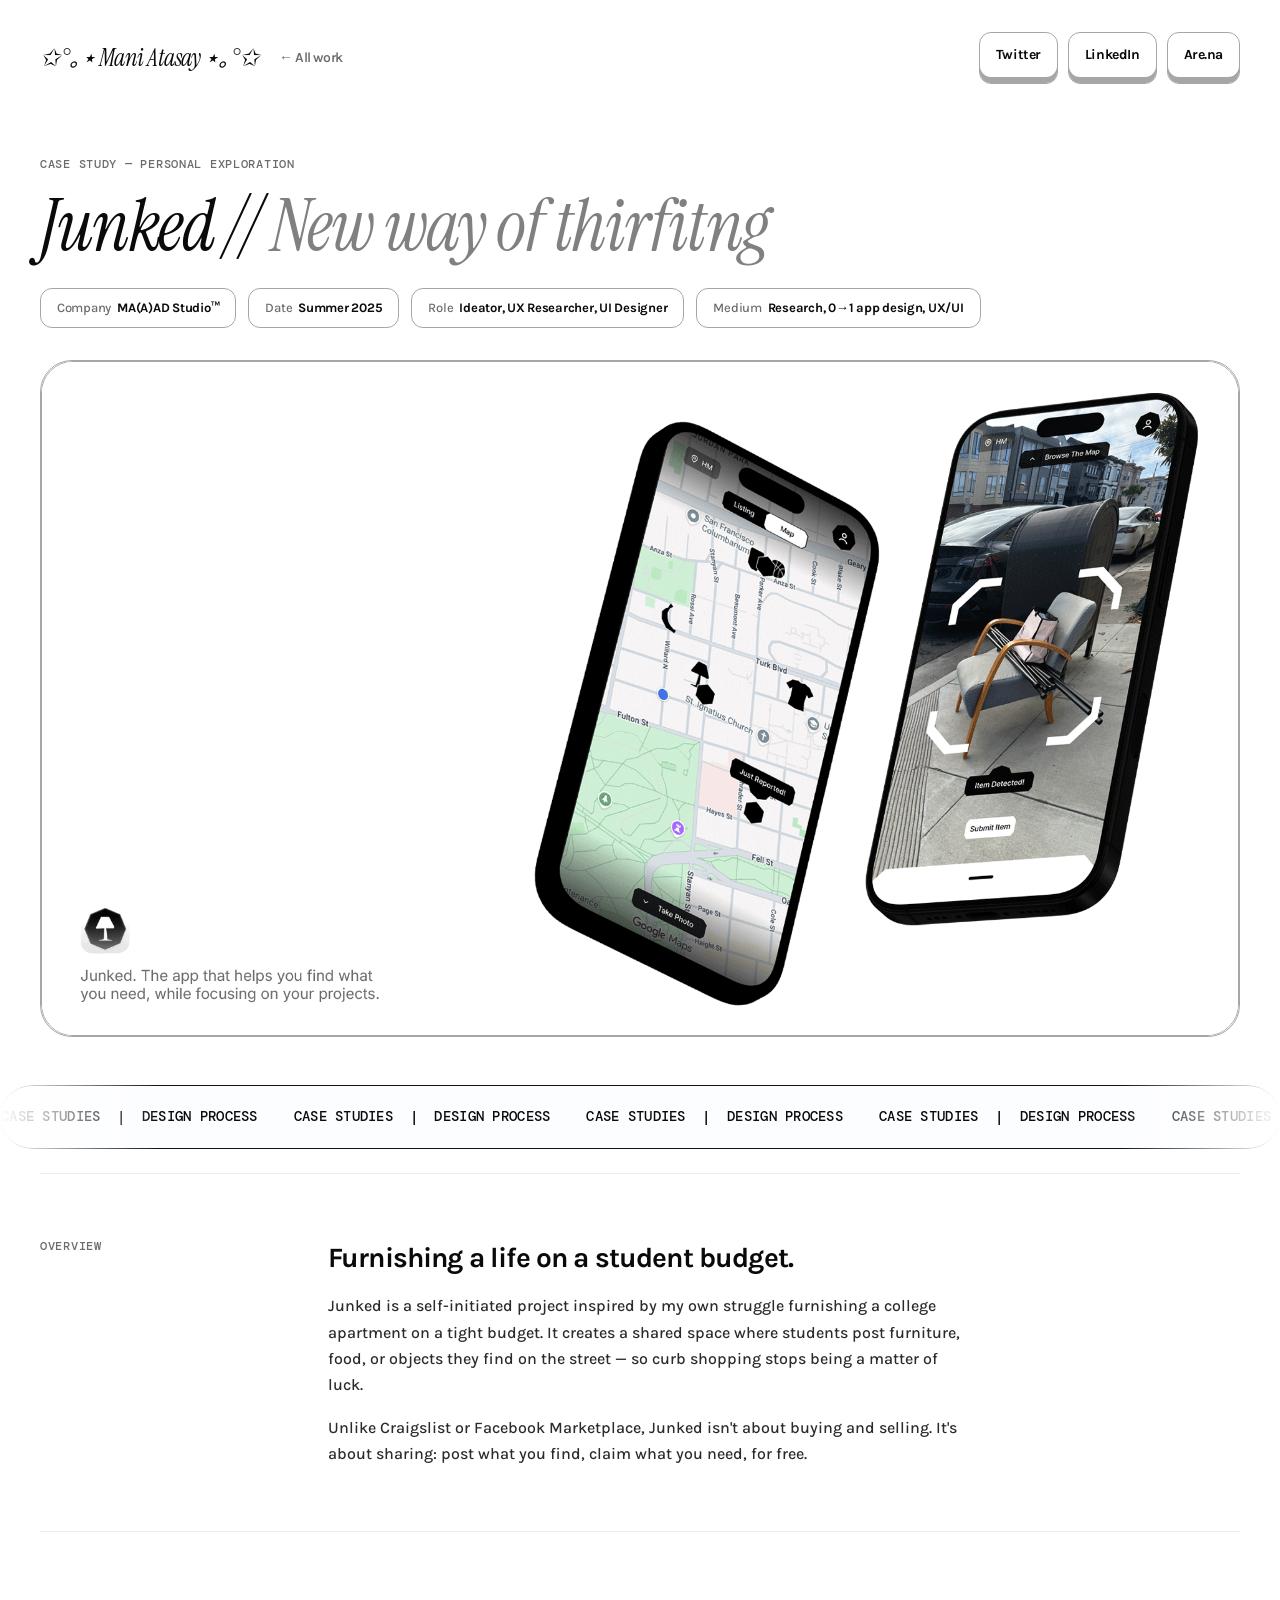
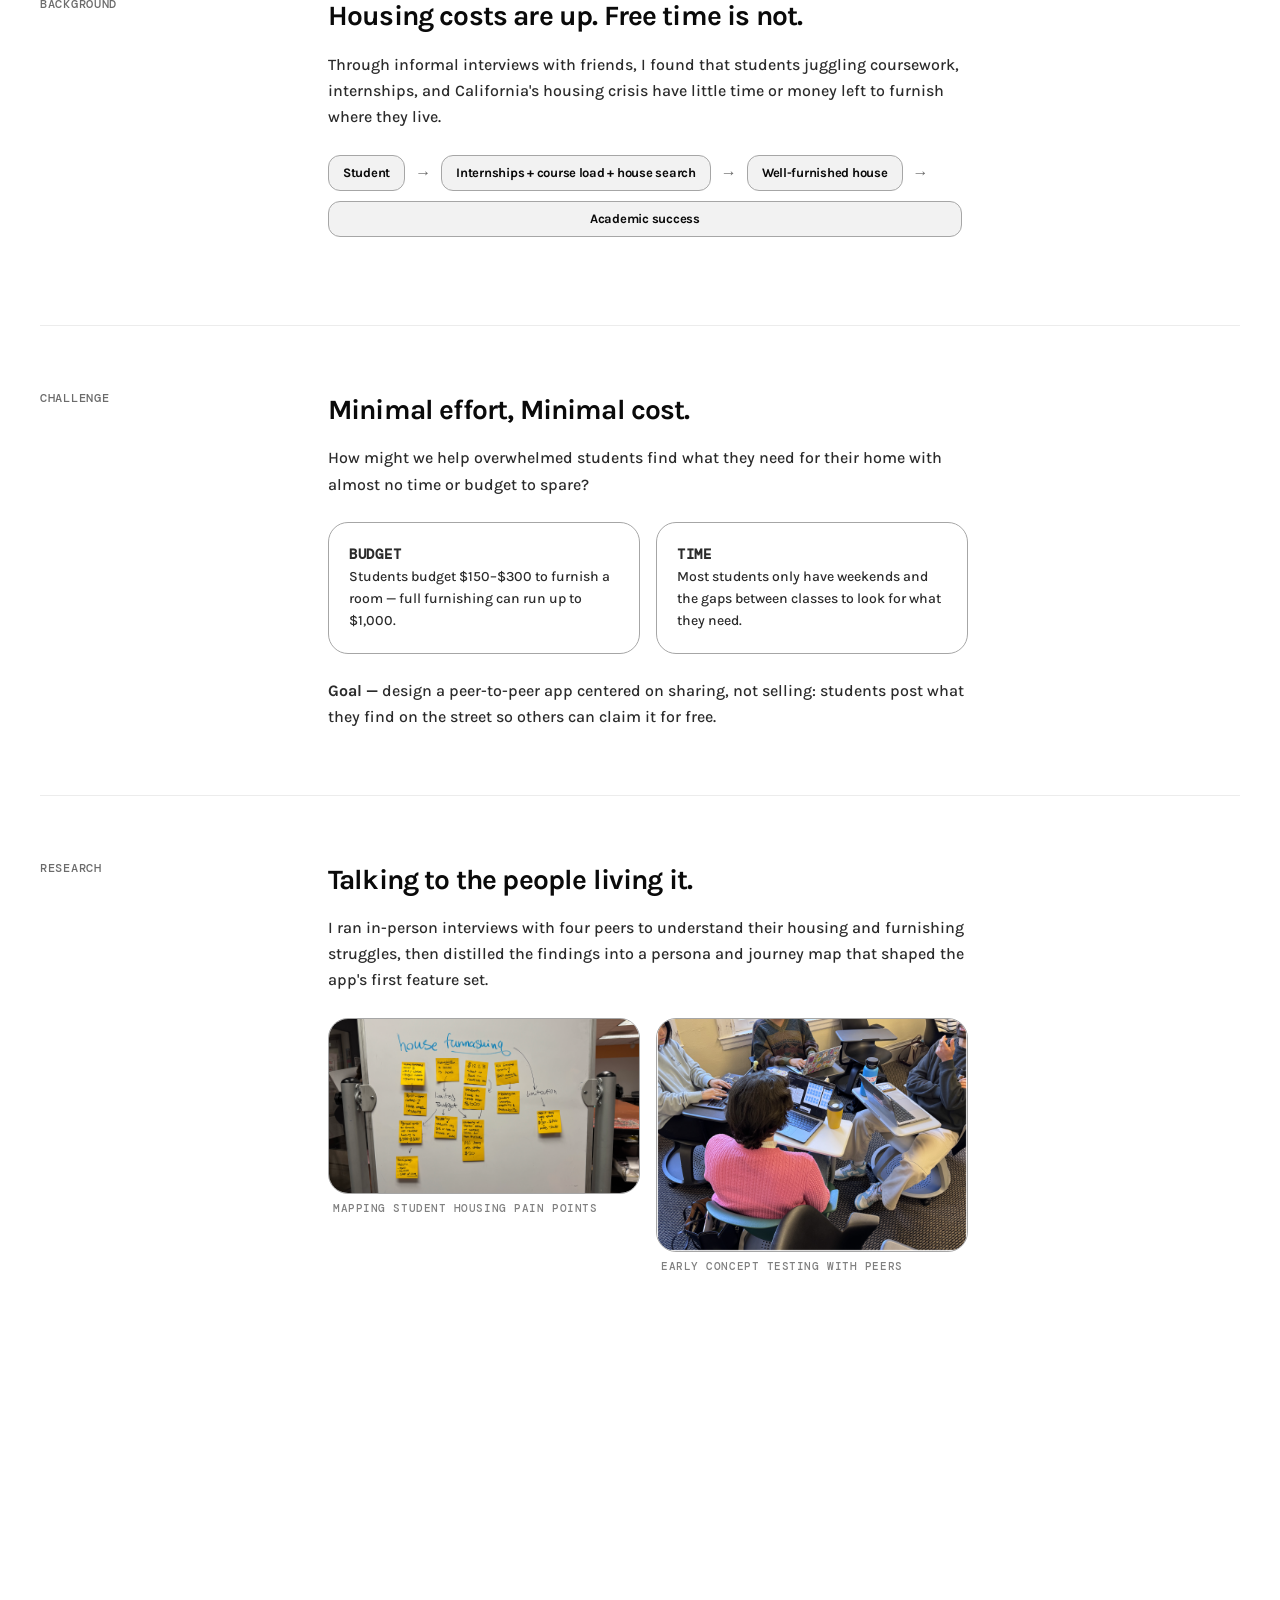
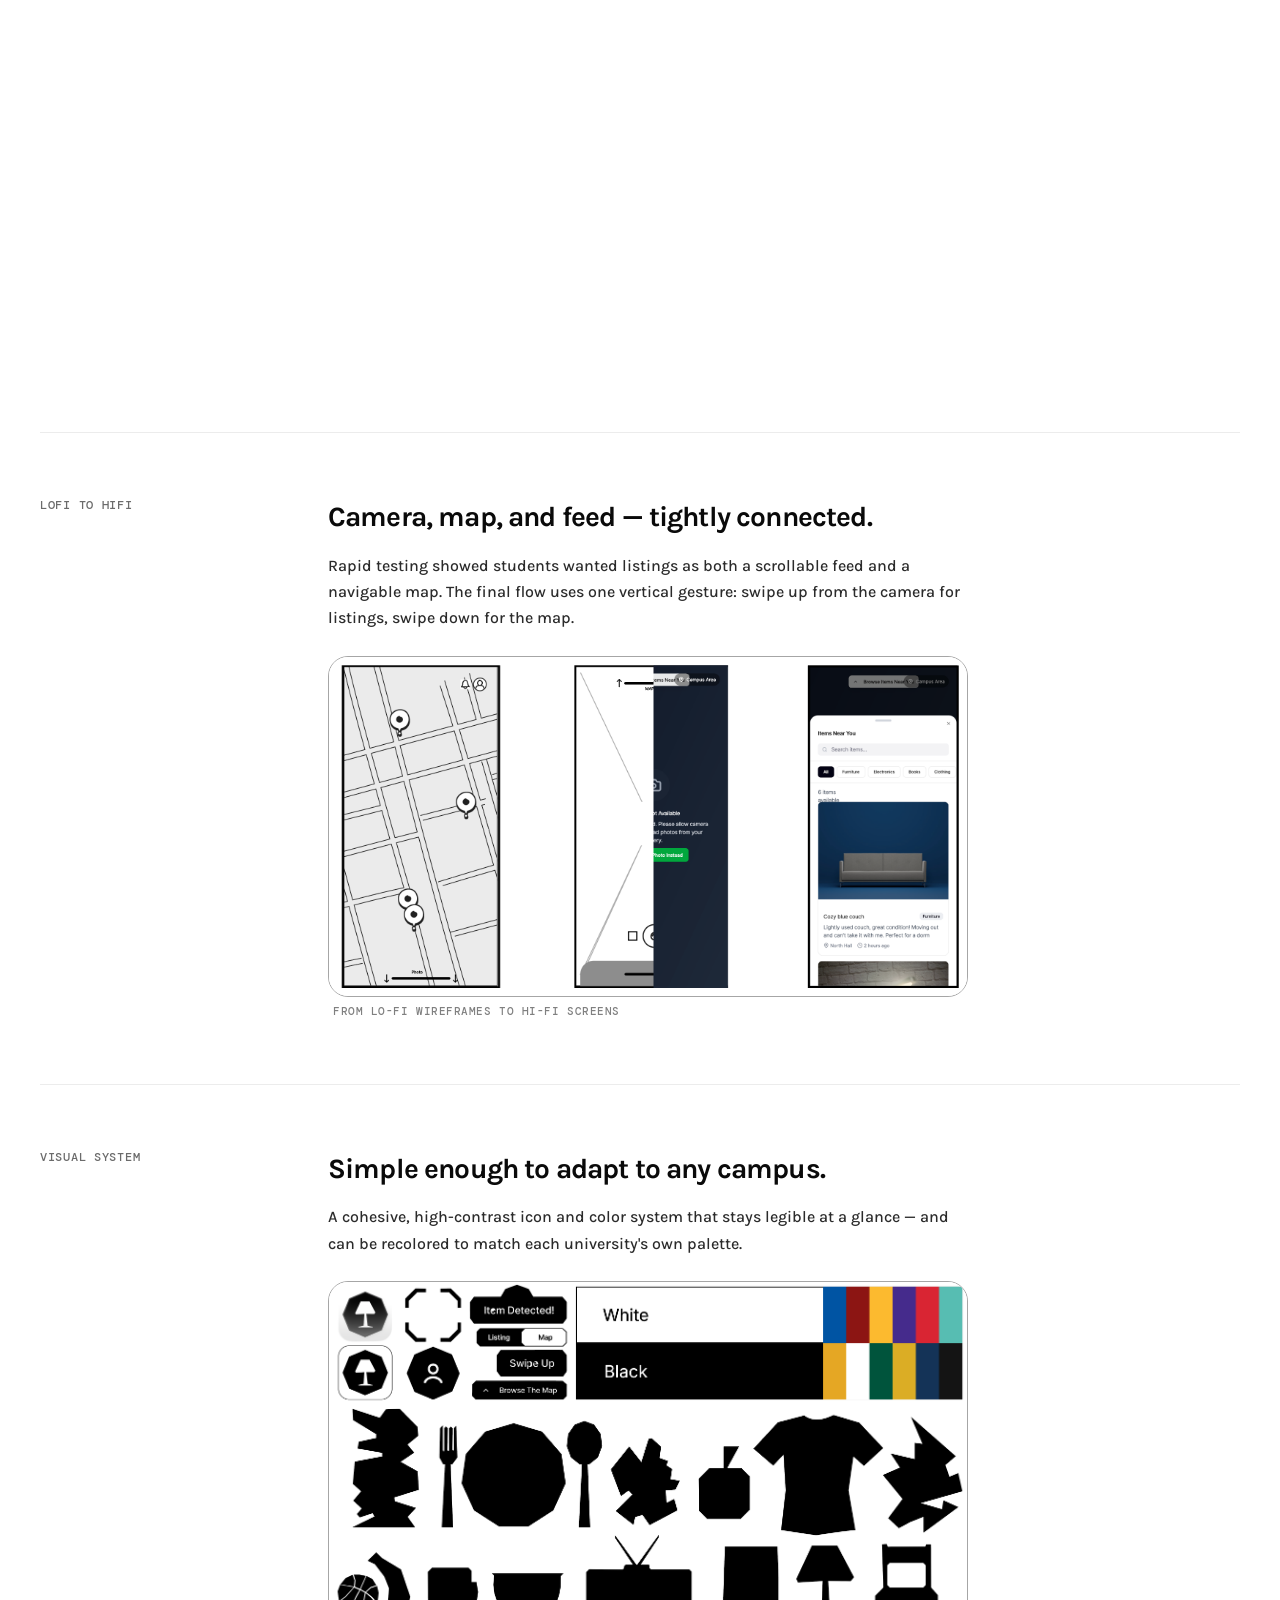
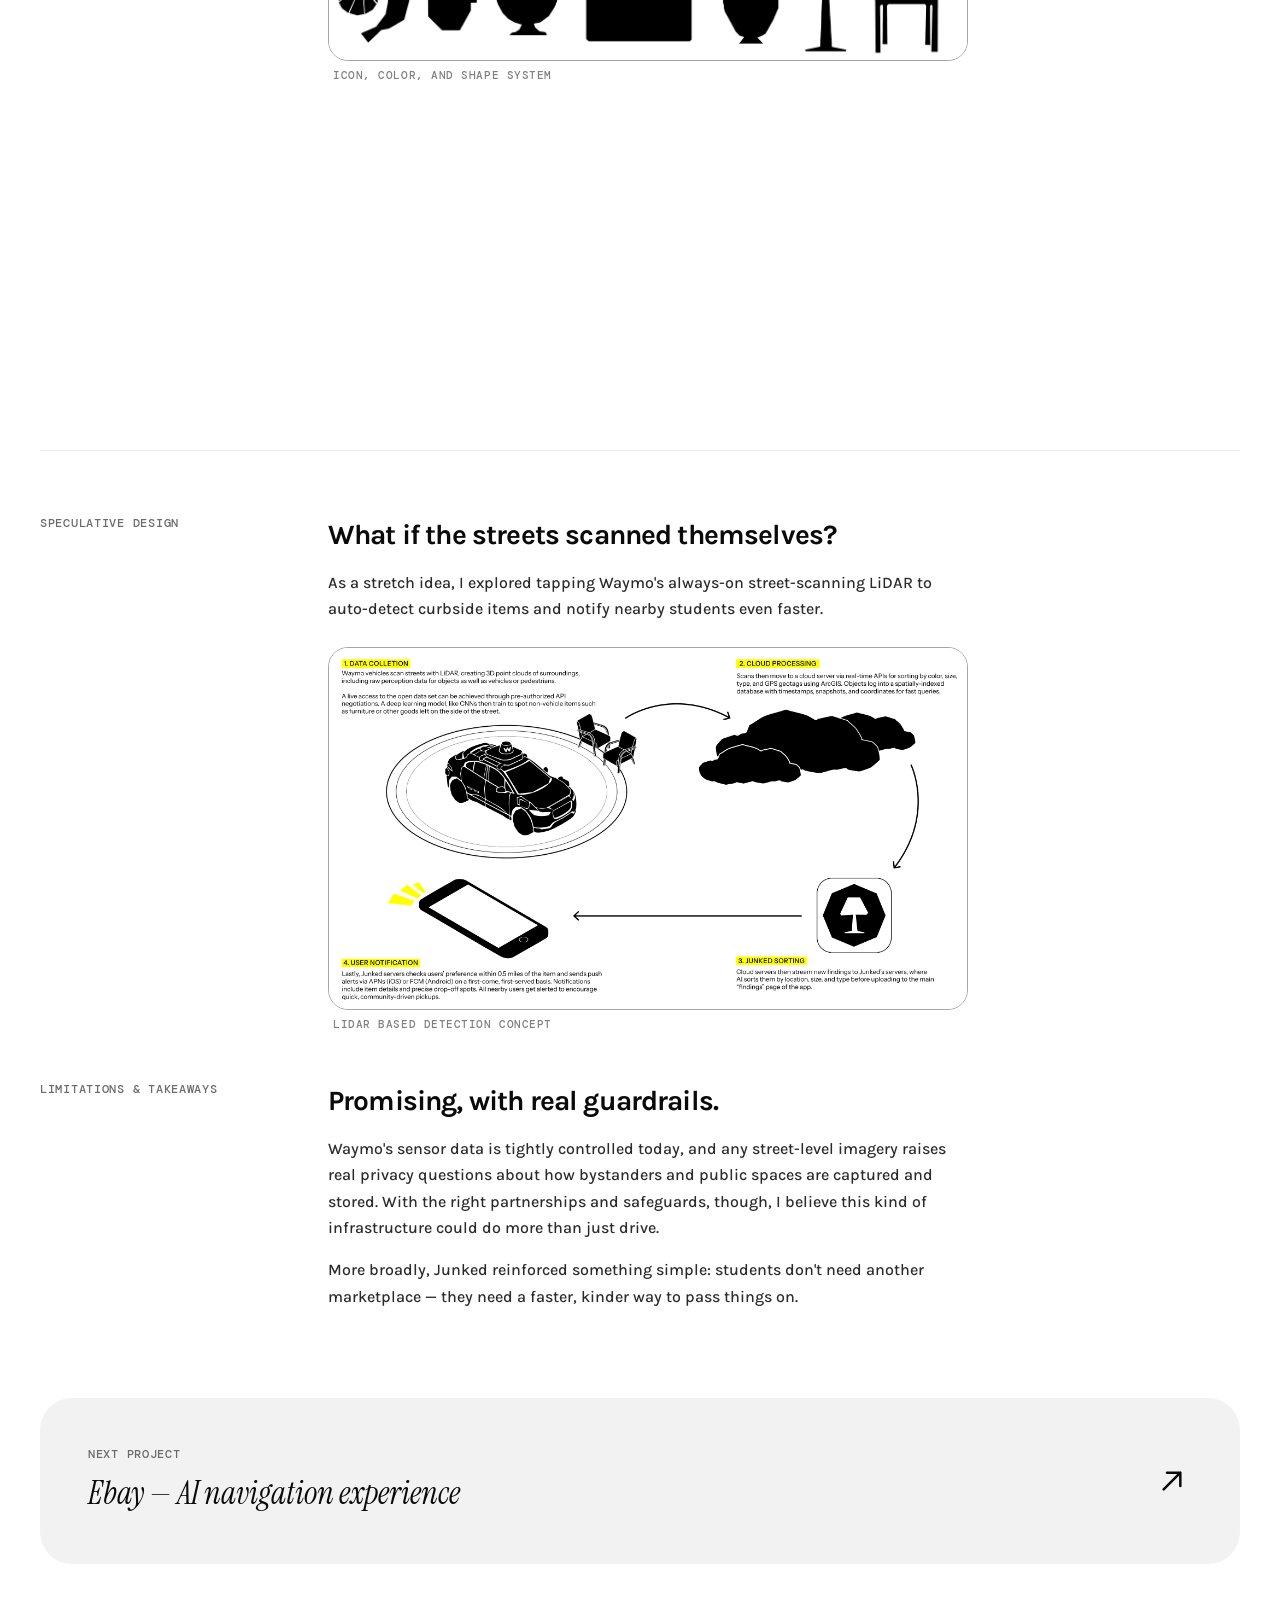
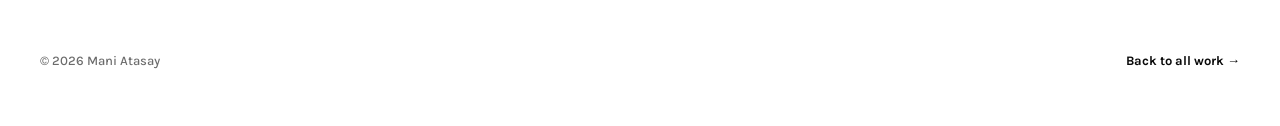
==== commit 34061210: "PUSH" ====
--- a/project-1.html
+++ b/project-1.html
@@ -3,7 +3,7 @@
 <head>
 <meta charset="UTF-8">
 <meta name="viewport" content="width=device-width, initial-scale=1.0">
-<title>Junked — Mani Atasay</title>
+<title>Junked // Mani Atasay</title>
 <meta name="description" content="Junked is a self-initiated app that turns curbside furniture finds into a shared, campus-wide feed.">
 <link rel="stylesheet" href="styles.css">
 </head>
@@ -13,7 +13,7 @@
 
   <header class="site-header">
     <div class="site-header__left">
-      <a class="brand" href="index.html">Mani Atasay</a>
+      <a class="brand" href="index.html">✩°｡⋆  Mani Atasay ⋆｡°✩</a>
       <a class="back-link" href="index.html">← All work</a>
     </div>
     <nav class="nav-pills">
@@ -74,7 +74,7 @@
         <span class="flow-arrow">→</span>
         <span class="flow-chip">Well-furnished house</span>
         <span class="flow-arrow">→</span>
-        <span class="flow-chip">Academic success</span>
+        <span class="flow-chip" style="	padding: 8px 29vh">Academic success</span>
       </div>
     </div>
   </section>
--- a/styles.css
+++ b/styles.css
@@ -901,6 +901,43 @@
 	margin: 0;
 }
 
+.step-list {
+	display: flex;
+	flex-direction: column;
+	gap: 24px;
+	margin-top: 24px;
+}
+
+.step-row {
+	display: flex;
+	align-items: center;
+	gap: 24px;
+}
+
+.step-row__media {
+	width: 200px;
+	flex-shrink: 0;
+	aspect-ratio: 5 / 4;
+	/*border-radius: var(--radius-card-inner);
+	border: 1px solid var(--color-border);*/
+	overflow: hidden;
+	background: var(--color-card-bg);
+}
+
+.step-row__media img {
+	width: 100%;
+	height: 100%;
+	object-fit: contain;
+	display: block;
+}
+
+.step-row__text {
+	font-size: 14px;
+	line-height: 1.6;
+	color: #2b2b2b;
+	margin: 0;
+}
+
 .section__body ul {
 	margin: 0 0 16px;
 	padding-left: 20px;
@@ -957,6 +994,21 @@
 	display: block;
 }
 
+.video-frame--wide {
+	max-width: 100%;
+	aspect-ratio: 16 / 9;
+	background: #000;
+	display: flex;
+	align-items: center;
+	justify-content: center;
+}
+
+.video-frame--wide video {
+	width: 70%;
+	height: 70%;
+	object-fit: contain;
+}
+
 /* ---------------------------------------------------------------------
    Shared keyframes
    ------------------------------------------------------------------ */
@@ -1024,6 +1076,16 @@
 
 	.persona {
 		flex-direction: column;
+	}
+
+	.step-row {
+		flex-direction: column;
+		align-items: flex-start;
+	}
+
+	.step-row__media {
+		width: 100%;
+		max-width: 280px;
 	}
 }
 
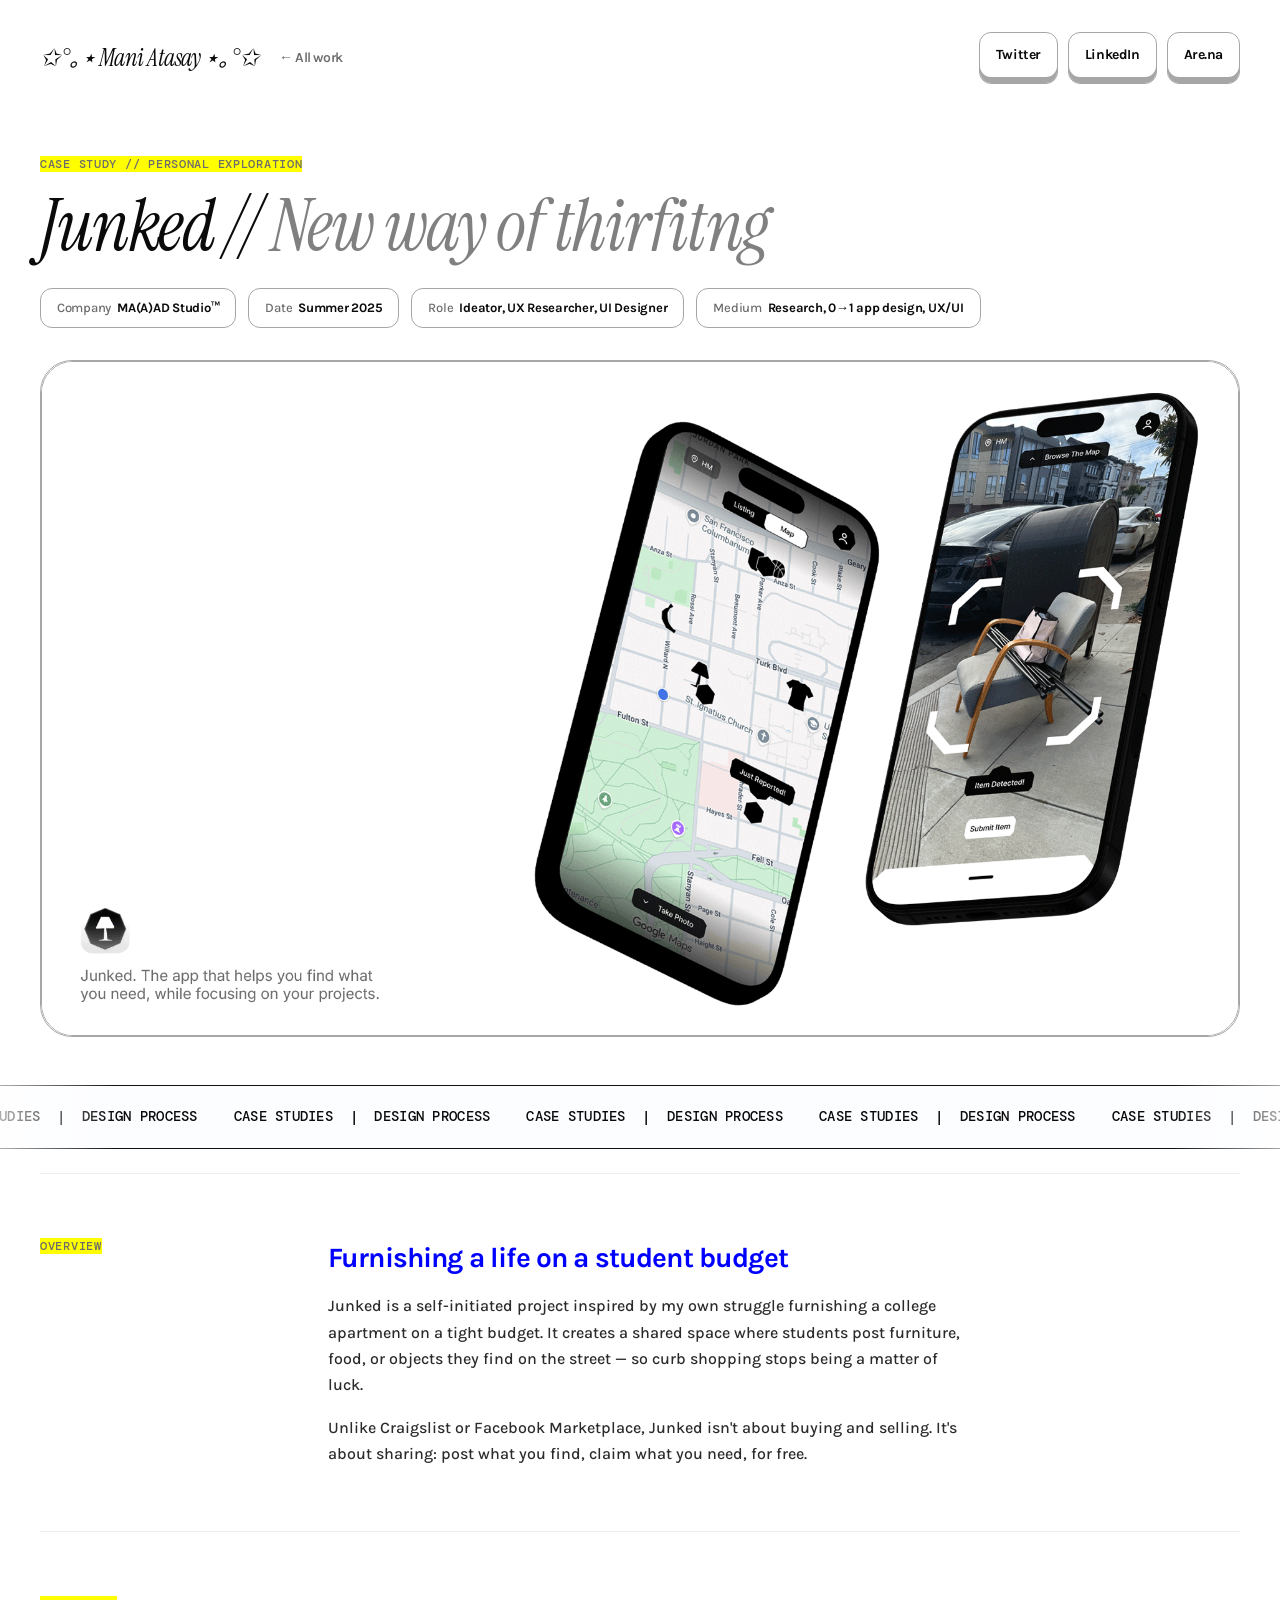
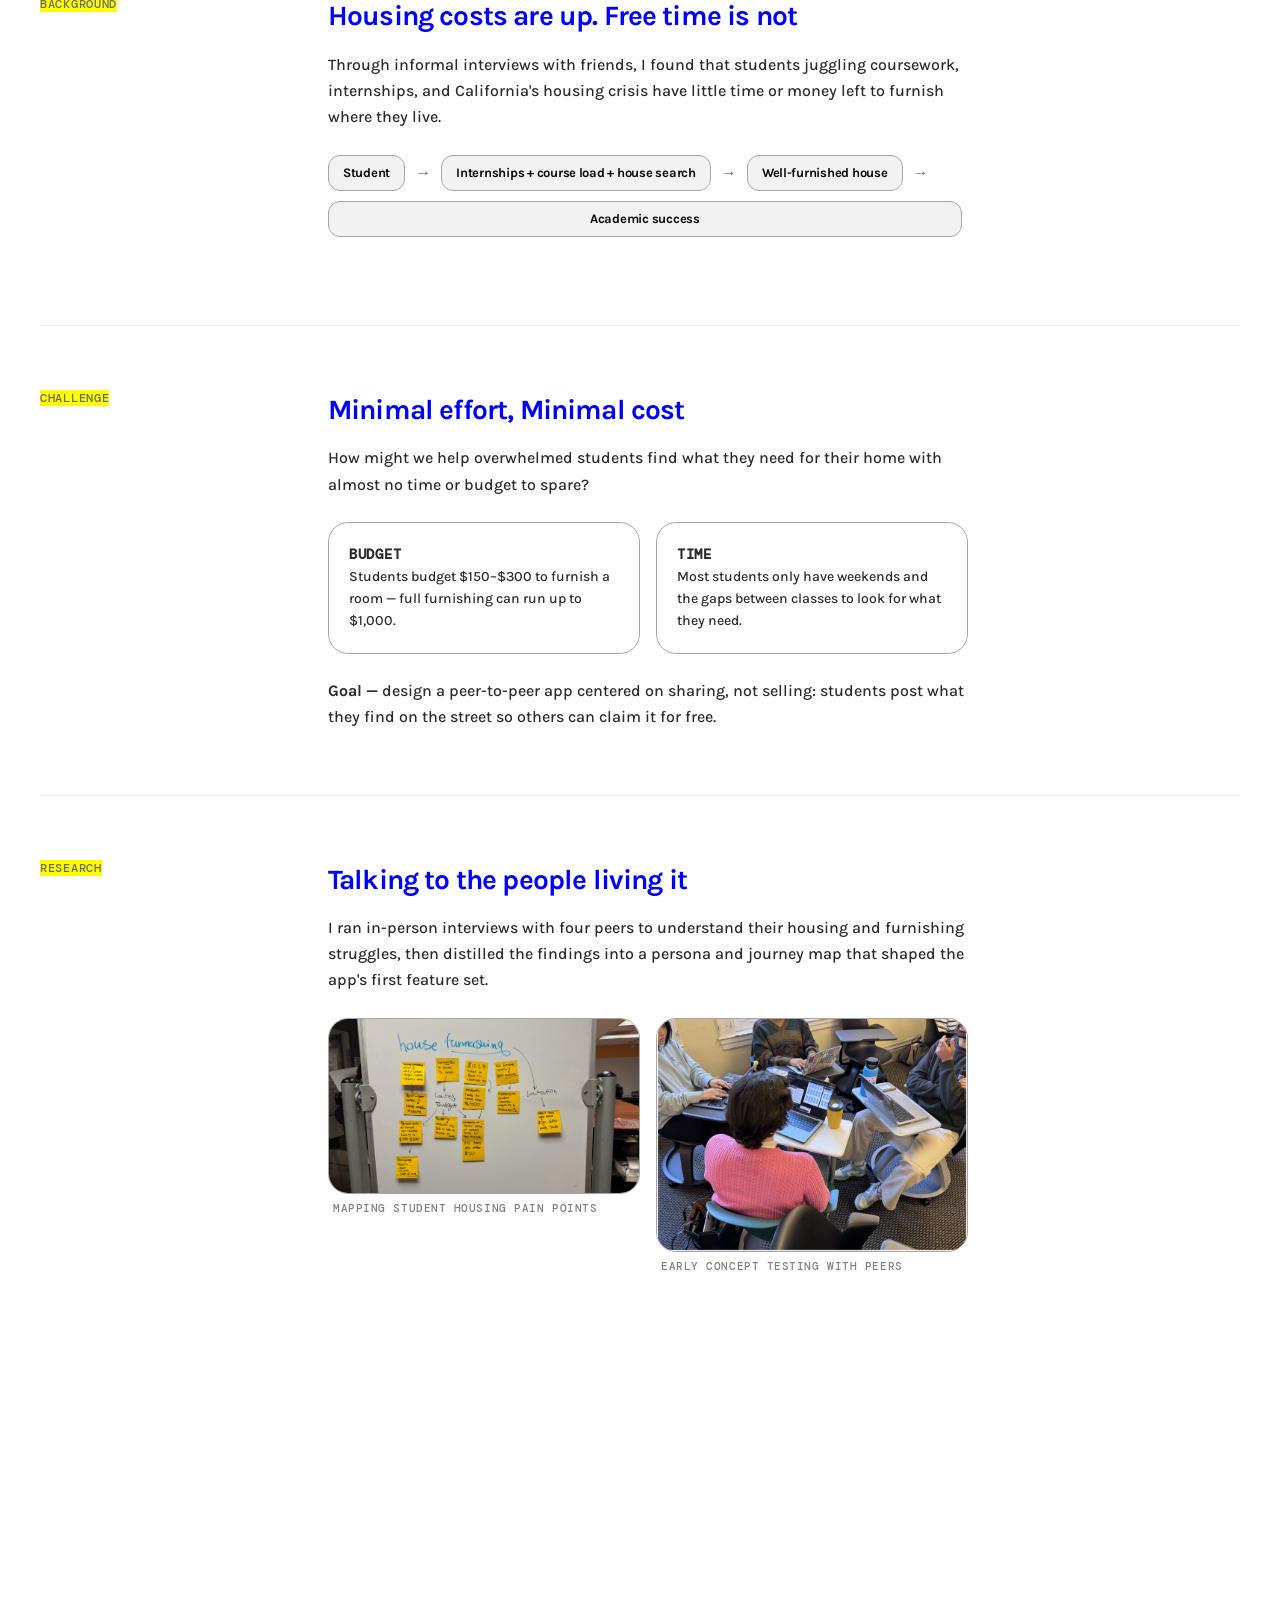
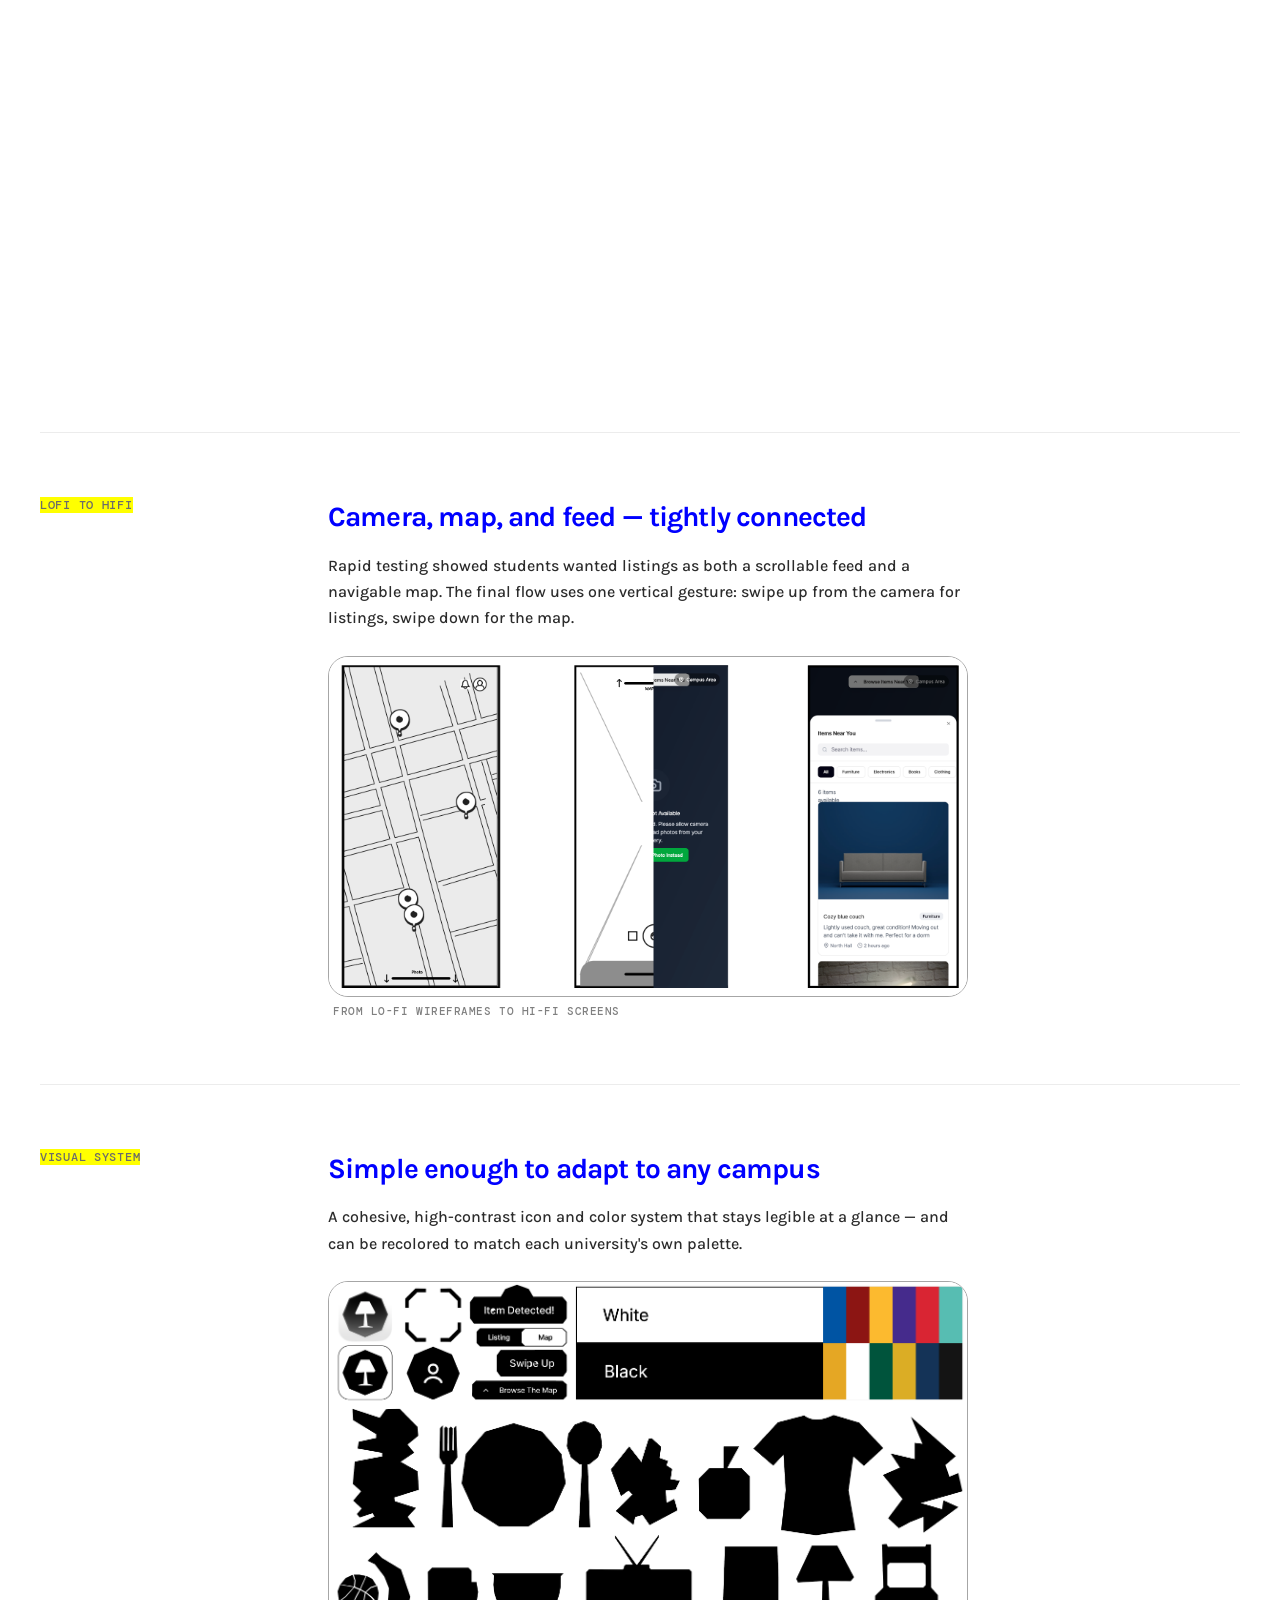
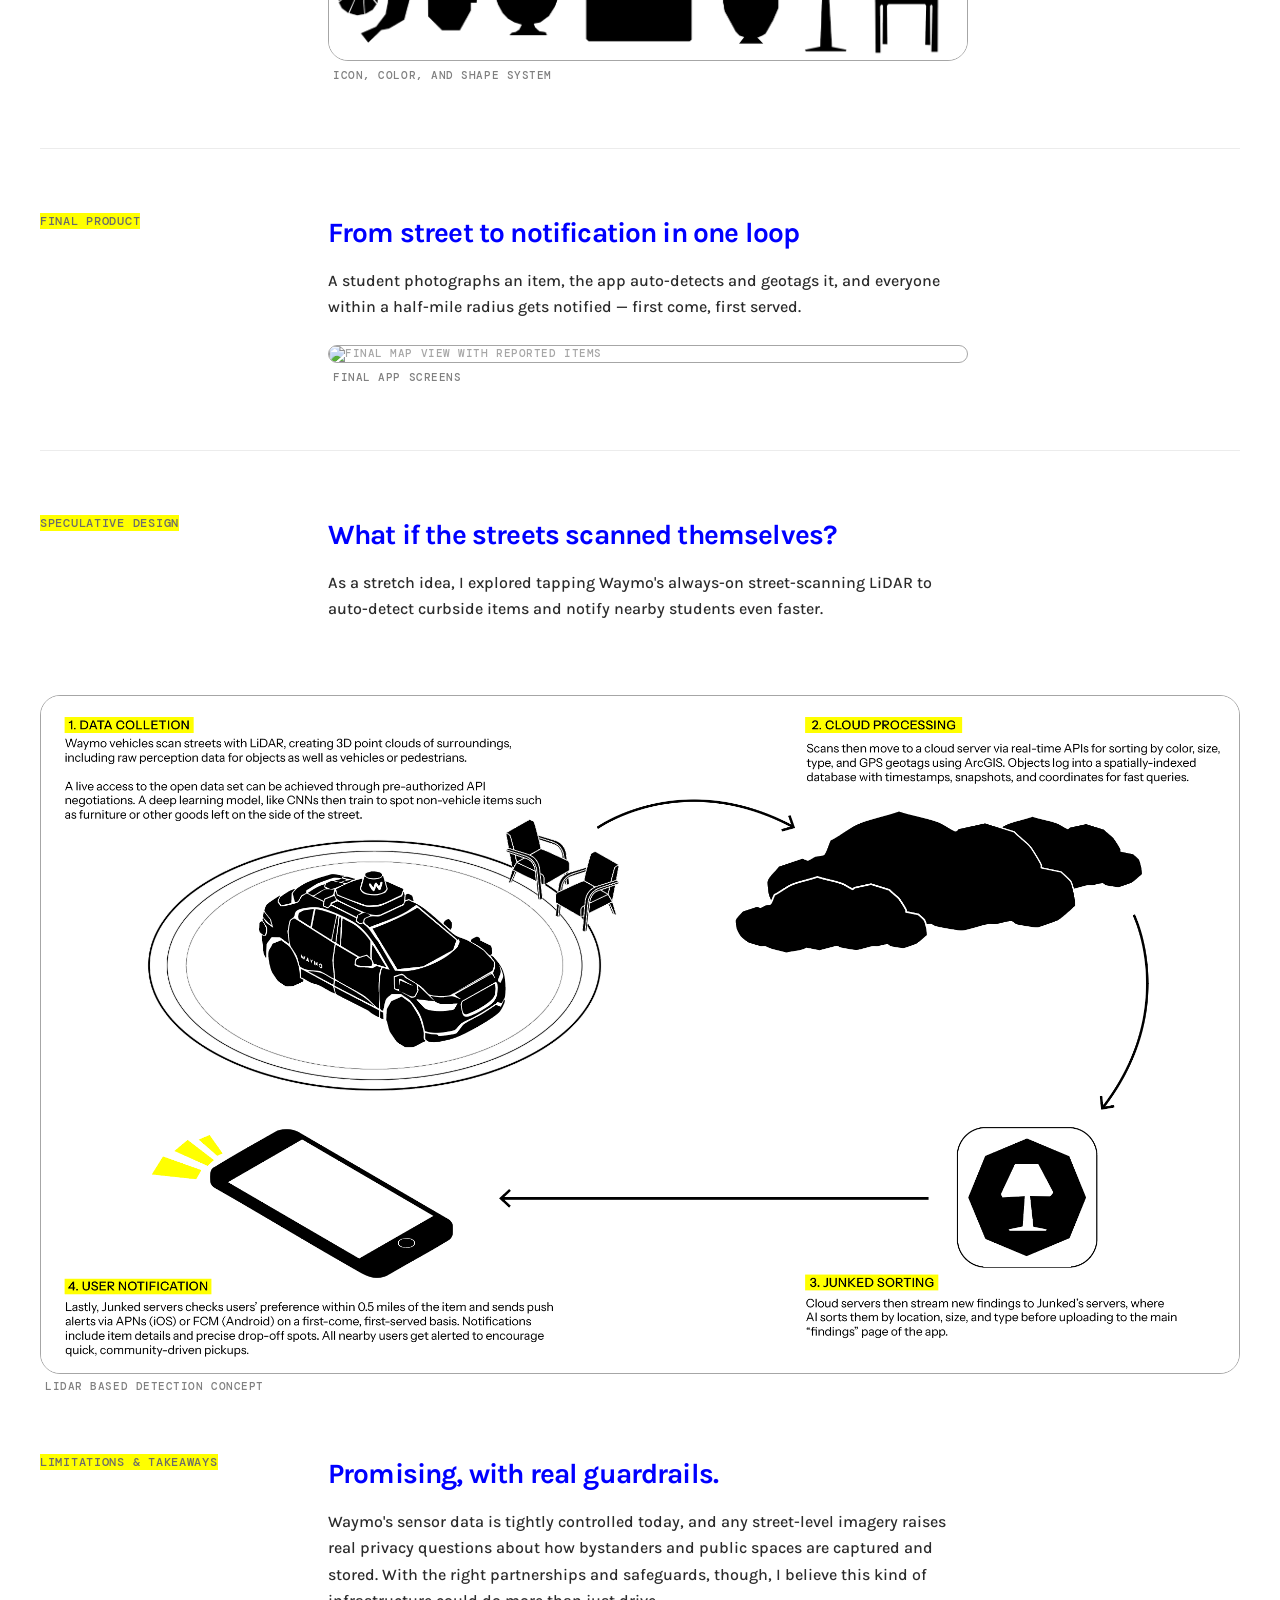
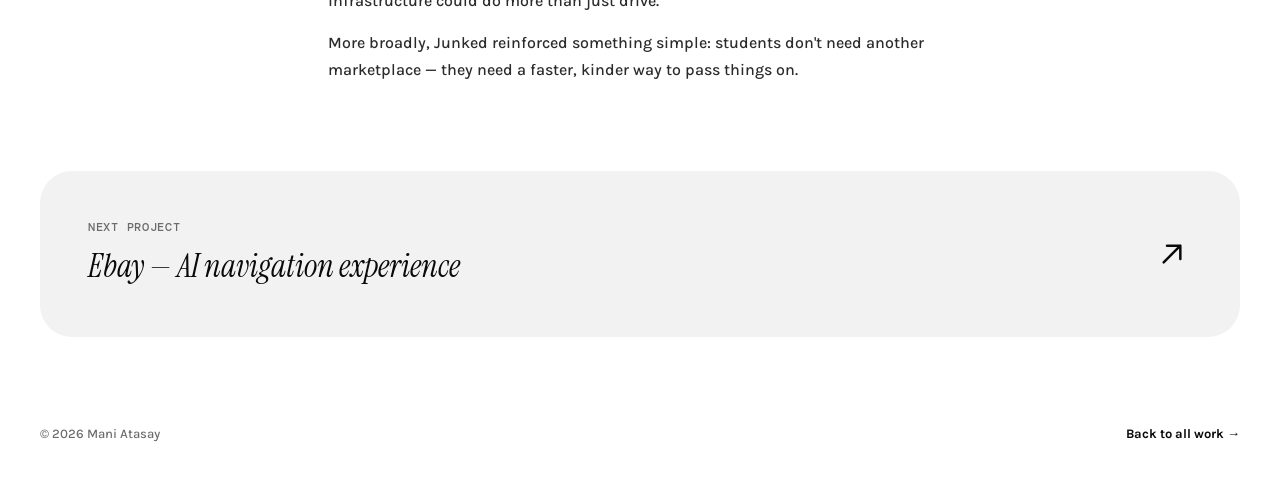
==== commit 26b10102: "CHANGE" ====
--- a/project-1.html
+++ b/project-1.html
@@ -25,7 +25,7 @@
 
   <!-- ================= PROJECT HERO ================= -->
   <section class="project-hero">
-    <p class="project-hero__eyebrow">Case study — Personal exploration</p>
+    <p class="project-hero__eyebrow" > <a style=" background-color: yellow;"> Case study // Personal Exploration </a> </p>
     <h1 class="project-hero__title">Junked // <a style="color: grey;"> New way of thirfitng </a> </h1>
 
     <div class="project-meta">
@@ -53,9 +53,9 @@
 
   <!-- ================= OVERVIEW ================= -->
   <section class="section" data-observe>
-    <p class="section__label">Overview</p>
-    <div class="section__body">
-      <h2>Furnishing a life on a student budget.</h2>
+    <p class="section__label"> <a style=" background-color: yellow;">Overview </a></p>
+    <div class="section__body">
+      <h2>Furnishing a life on a student budget </h2>
       <p>Junked is a self-initiated project inspired by my own struggle furnishing a college apartment on a tight budget. It creates a shared space where students post furniture, food, or objects they find on the street — so curb shopping stops being a matter of luck.</p>
       <p>Unlike Craigslist or Facebook Marketplace, Junked isn't about buying and selling. It's about sharing: post what you find, claim what you need, for free.</p>
     </div>
@@ -63,9 +63,9 @@
 
   <!-- ================= BACKGROUND ================= -->
   <section class="section" data-observe>
-    <p class="section__label">Background</p>
-    <div class="section__body">
-      <h2>Housing costs are up. Free time is not.</h2>
+    <p class="section__label"> <a style=" background-color: yellow;"> Background </a></p>
+    <div class="section__body">
+      <h2>Housing costs are up. Free time is not </h2>
       <p>Through informal interviews with friends, I found that students juggling coursework, internships, and California's housing crisis have little time or money left to furnish where they live.</p>
       <div class="flow-row">
         <span class="flow-chip">Student</span>
@@ -81,9 +81,9 @@
 
   <!-- ================= CHALLENGE + GOAL ================= -->
   <section class="section" data-observe>
-    <p class="section__label">Challenge</p>
-    <div class="section__body">
-      <h2>Minimal effort, Minimal cost.</h2>
+    <p class="section__label"> <a style=" background-color: yellow;"> Challenge </a></p>
+    <div class="section__body">
+      <h2>Minimal effort, Minimal cost </h2>
       <p>How might we help overwhelmed students find what they need for their home with almost no time or budget to spare?</p>
       <div class="info-grid">
         <div class="info-card">
@@ -101,9 +101,9 @@
 
   <!-- ================= RESEARCH ================= -->
   <section class="section" data-observe>
-    <p class="section__label">Research</p>
-    <div class="section__body">
-      <h2>Talking to the people living it.</h2>
+    <p class="section__label"> <a style=" background-color: yellow;"> Research </a></p>
+    <div class="section__body">
+      <h2>Talking to the people living it </h2>
       <p>I ran in-person interviews with four peers to understand their housing and furnishing struggles, then distilled the findings into a persona and journey map that shaped the app's first feature set.</p>
       <div class="gallery gallery--3">
         <div class="gallery__item">
@@ -120,9 +120,9 @@
 
   <!-- ================= USER PAIN POINTS ================= -->
   <section class="section" data-observe>
-    <p class="section__label">User pain points</p>
-    <div class="section__body">
-      <h2>What Students Said.</h2>
+    <p class="section__label"> <a style=" background-color: yellow;"> User pain points </a> </p>
+    <div class="section__body">
+      <h2>What Students Said </h2>
       <p>Six themes came up again and again — speed, trust, location, and a marketplace model that never fit "free."</p>
       <div class="quote-grid">
         <div class="quote-card">
@@ -155,9 +155,9 @@
 
   <!-- ================= PERSONA + JOURNEY ================= -->
   <section class="section" data-observe>
-    <p class="section__label">User persona</p>
-    <div class="section__body">
-      <h2>Street-savvy, time-poor.</h2>
+    <p class="section__label"> <a style=" background-color: yellow;">User persona </a> </p>
+    <div class="section__body">
+      <h2>Street-savvy, time-poor </h2>
       <div class="persona">
         <div class="persona__photo-wrap">
           <img class="persona__photo" src="assets/Junked/PersonaPhoto.jpg" alt="Portrait of persona Alex">
@@ -183,9 +183,9 @@
 
   <!-- ================= CONCEPT + FLOW ================= -->
   <section class="section" data-observe>
-    <p class="section__label">Concept</p>
-    <div class="section__body">
-      <h2>See it, snap it, share it.</h2>
+    <p class="section__label"> <a style=" background-color: yellow;"> Concept </a> </p>
+    <div class="section__body">
+      <h2>See it, snap it, share it </h2>
       <p>The core behavior was simple: a student spots something on the street and wants to share it in seconds. So the camera became the front door of the app — similar to how Snapchat opens straight to camera to prioritize in-the-moment sharing.</p>
       <div class="gallery gallery--stack">
         <div class="gallery__item">
@@ -206,9 +206,9 @@
 
   <!-- ================= LOFI TO HIFI ================= -->
   <section class="section" data-observe>
-    <p class="section__label">LoFi to HiFi</p>
-    <div class="section__body">
-      <h2>Camera, map, and feed — tightly connected.</h2>
+    <p class="section__label"> <a style=" background-color: yellow;"> LoFi to HiFi </a> </p>
+    <div class="section__body">
+      <h2>Camera, map, and feed — tightly connected </h2>
       <p>Rapid testing showed students wanted listings as both a scrollable feed and a navigable map. The final flow uses one vertical gesture: swipe up from the camera for listings, swipe down for the map.</p>
       <div class="gallery gallery--3">
         <div class="gallery__item">
@@ -221,9 +221,9 @@
 
   <!-- ================= VISUAL SYSTEM ================= -->
   <section class="section" data-observe>
-    <p class="section__label">Visual system</p>
-    <div class="section__body">
-      <h2>Simple enough to adapt to any campus.</h2>
+    <p class="section__label"> <a style=" background-color: yellow;"> Visual system </a> </p>
+    <div class="section__body">
+      <h2>Simple enough to adapt to any campus </h2>
       <p>A cohesive, high-contrast icon and color system that stays legible at a glance — and can be recolored to match each university's own palette.</p>
       <div class="gallery">
         <div class="gallery__item">
@@ -236,9 +236,9 @@
 
   <!-- ================= FINAL PRODUCT ================= -->
   <section class="section" data-observe>
-    <p class="section__label">Final product</p>
-    <div class="section__body">
-      <h2>From street to notification in one loop.</h2>
+    <p class="section__label"> <a style=" background-color: yellow;"> Final product </a> </p>
+    <div class="section__body">
+      <h2>From street to notification in one loop </h2>
       <p>A student photographs an item, the app auto-detects and geotags it, and everyone within a half-mile radius gets notified — first come, first served.</p>
       <div class="gallery gallery--3">
         <div class="gallery__item">
@@ -251,18 +251,18 @@
 
   <!-- ================= SPECULATIVE DESIGN ================= -->
   <section class="section" data-observe>
-    <p class="section__label">Speculative design</p>
+    <p class="section__label"> <a style=" background-color: yellow;"> Speculative design </a> </p>
     <div class="section__body">
       <h2>What if the streets scanned themselves?</h2>
       <p>As a stretch idea, I explored tapping Waymo's always-on street-scanning LiDAR to auto-detect curbside items and notify nearby students even faster.</p>
-      <div class="gallery">
-        <div class="gallery__item">
-          <img src="assets/Junked/SpeculativeDesign.png" alt="Diagram of Waymo LiDAR feeding item detections to Junked">
-          <p class="gallery__caption" style="font-size: 11px; margin-top: 5px; margin-left:5px; color: grey;">LiDar Based Detection Concept</p>
-        </div>
-      </div>
-    </div>
-    <p class="section__label">Limitations & takeaways</p>
+    </div>
+    <div class="gallery gallery--full">
+      <div class="gallery__item">
+        <img src="assets/Junked/SpeculativeDesign.png" alt="Diagram of Waymo LiDAR feeding item detections to Junked">
+        <p class="gallery__caption" style="font-size: 11px; margin-top: 5px; margin-left:5px; color: grey;">LiDar Based Detection Concept</p>
+      </div>
+    </div>
+    <p class="section__label"> <a style=" background-color: yellow;"> Limitations & takeaways </a> </p>
     <div class="section__body">
       <h2>Promising, with real guardrails.</h2>
       <p>Waymo's sensor data is tightly controlled today, and any street-level imagery raises real privacy questions about how bystanders and public spaces are captured and stored. With the right partnerships and safeguards, though, I believe this kind of infrastructure could do more than just drive.</p>
--- a/styles.css
+++ b/styles.css
@@ -292,8 +292,8 @@
    ------------------------------------------------------------------ */
 
 .marquee {
-	width: 100vw;
-	margin: 24px 0 24px calc(50% - 50vw);
+	width: 110vw;
+	margin: 24px 0 24px calc(45% - 50vw);
 	border: 1px solid var(--color-border-strong);
 	background: var(--color-marquee-bg);
 	border-radius: var(--radius-marquee);
@@ -368,8 +368,8 @@
 	display: block;
 	aspect-ratio: 4 / 3;
 	border-radius: var(--radius-card);
-	background: #f5f5f5;
-	padding: 12px;
+	border: 1px solid var(--color-border);
+	overflow: hidden;
 	opacity: 0.9;
 	transition: opacity 0.3s var(--ease-out), transform 0.3s var(--ease-out);
 }
@@ -594,6 +594,7 @@
 	gap: 48px;
 	padding: 64px 0;
 	border-top: 1px solid #ececec;
+	
 }
 
 .section__label {
@@ -603,10 +604,11 @@
 	letter-spacing: 0.06em;
 	color: var(--color-text-soft);
 	margin: 0;
+
 }
 
 .section__body {
-	max-width: 640px;
+  	max-width: 640px;
 }
 
 .section__body h2 {
@@ -615,6 +617,7 @@
 	font-size: 28px;
 	letter-spacing: -0.03em;
 	margin: 0 0 16px;
+	color: blue;
 }
 
 .section__body p {
@@ -637,6 +640,29 @@
 
 .gallery--stack {
 	grid-template-columns: 1fr;
+}
+
+.gallery--full {
+	grid-column: 1 / -1;
+}
+
+.gallery--strip {
+	grid-template-columns: repeat(3, 1fr);
+}
+
+.gallery--strip-2 {
+	grid-template-columns: repeat(2, 1fr);
+}
+
+.gallery--strip .gallery__item:has(img),
+.gallery--strip-2 .gallery__item:has(img) {
+	height: 320px;
+}
+
+.gallery--strip .gallery__item img,
+.gallery--strip-2 .gallery__item img {
+	height: 100%;
+	object-fit: cover;
 }
 
 .gallery__item {
@@ -997,15 +1023,15 @@
 .video-frame--wide {
 	max-width: 100%;
 	aspect-ratio: 16 / 9;
-	background: #000;
+	background: #000000;
 	display: flex;
 	align-items: center;
 	justify-content: center;
 }
 
 .video-frame--wide video {
-	width: 70%;
-	height: 70%;
+	width: 90%;
+	height: 90%;
 	object-fit: contain;
 }
 
@@ -1092,6 +1118,11 @@
 @media (max-width: 560px) {
 	.quote-grid {
 		grid-template-columns: 1fr;
+	}
+
+	.gallery--strip .gallery__item:has(img),
+	.gallery--strip-2 .gallery__item:has(img) {
+		height: 220px;
 	}
 }
 
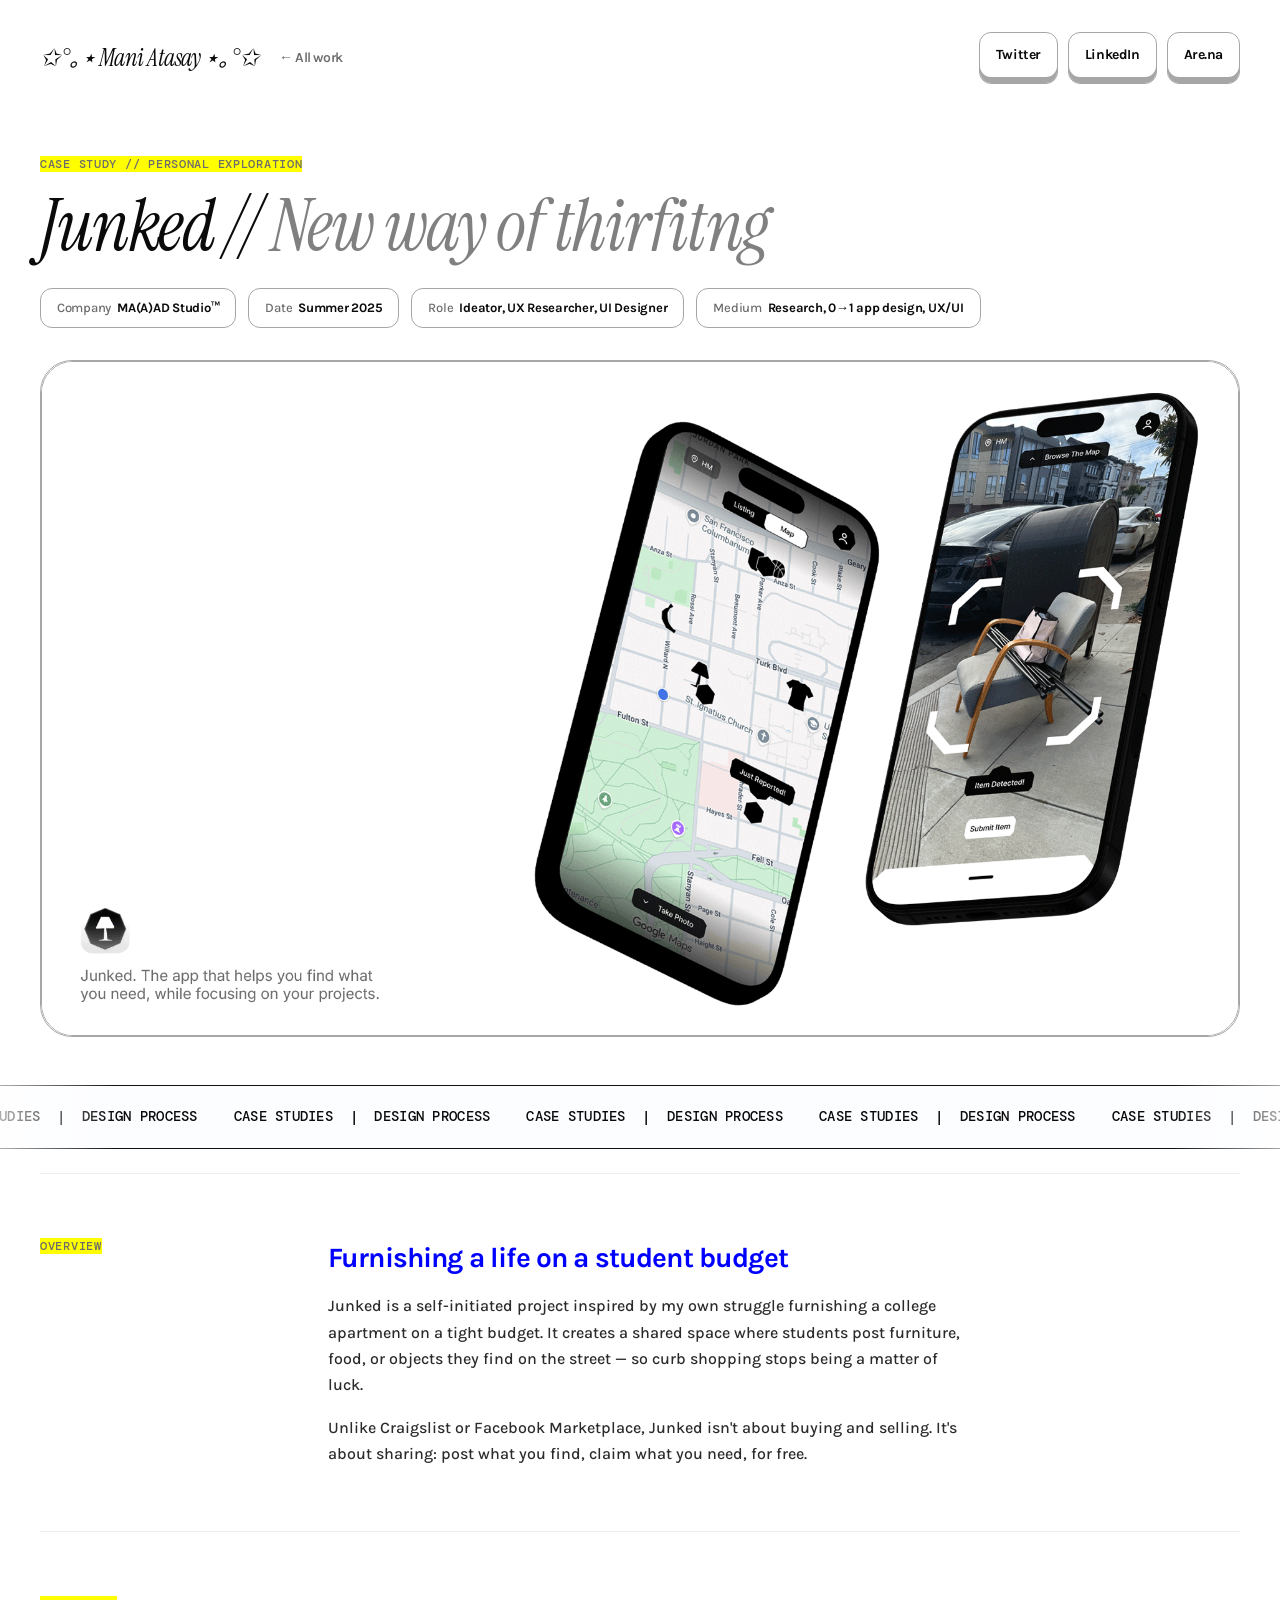
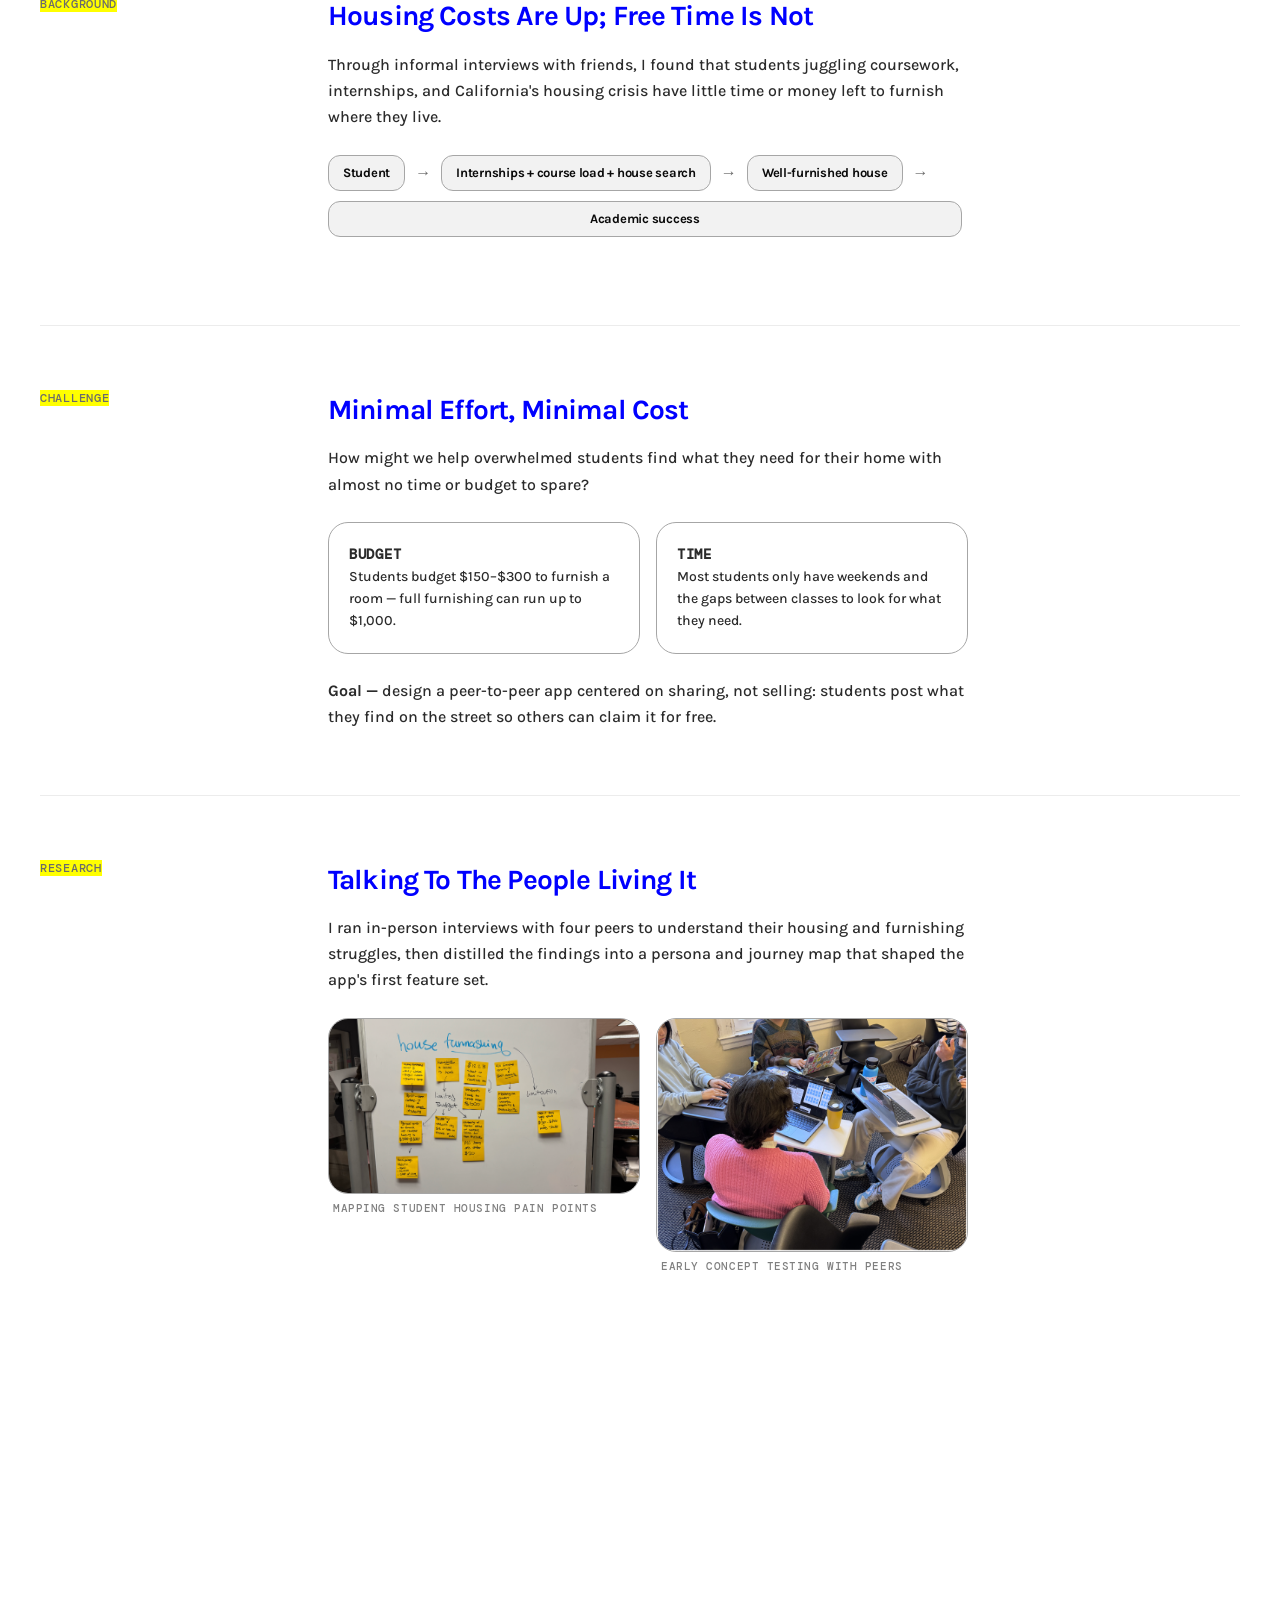
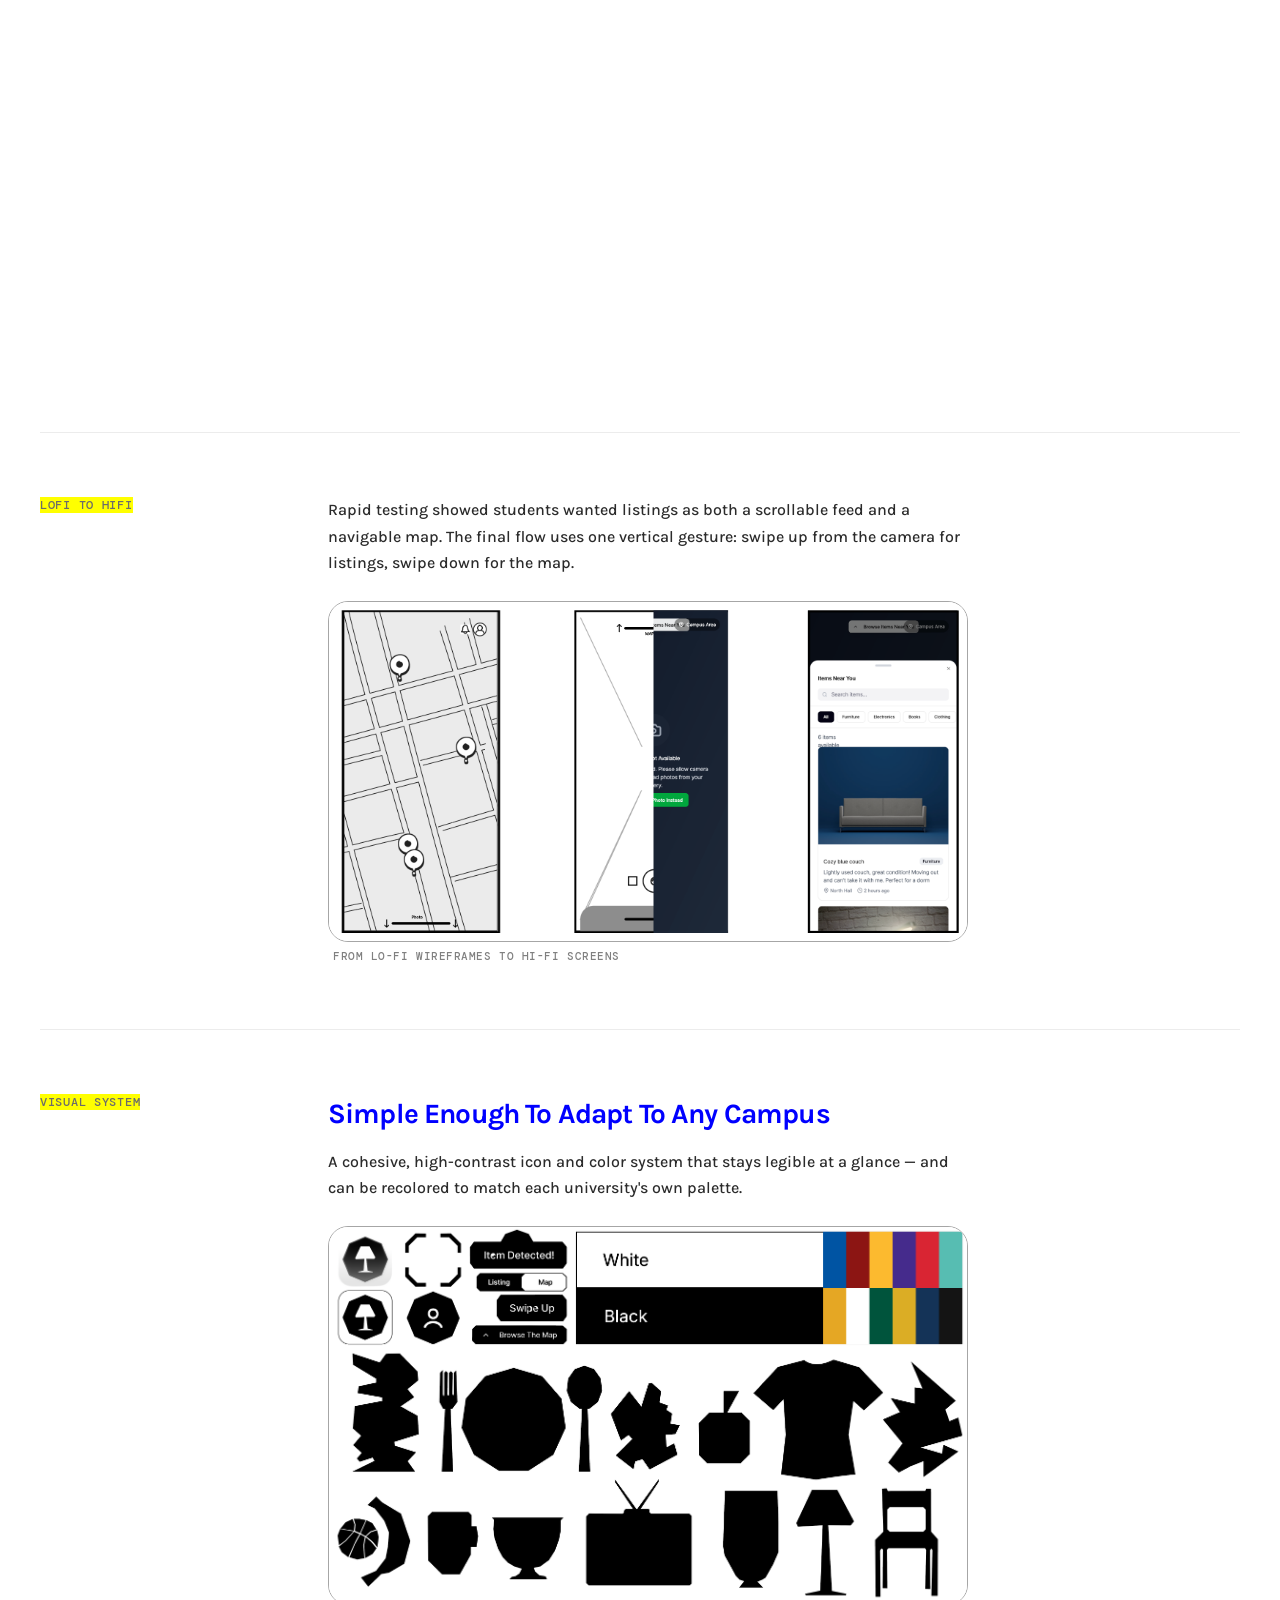
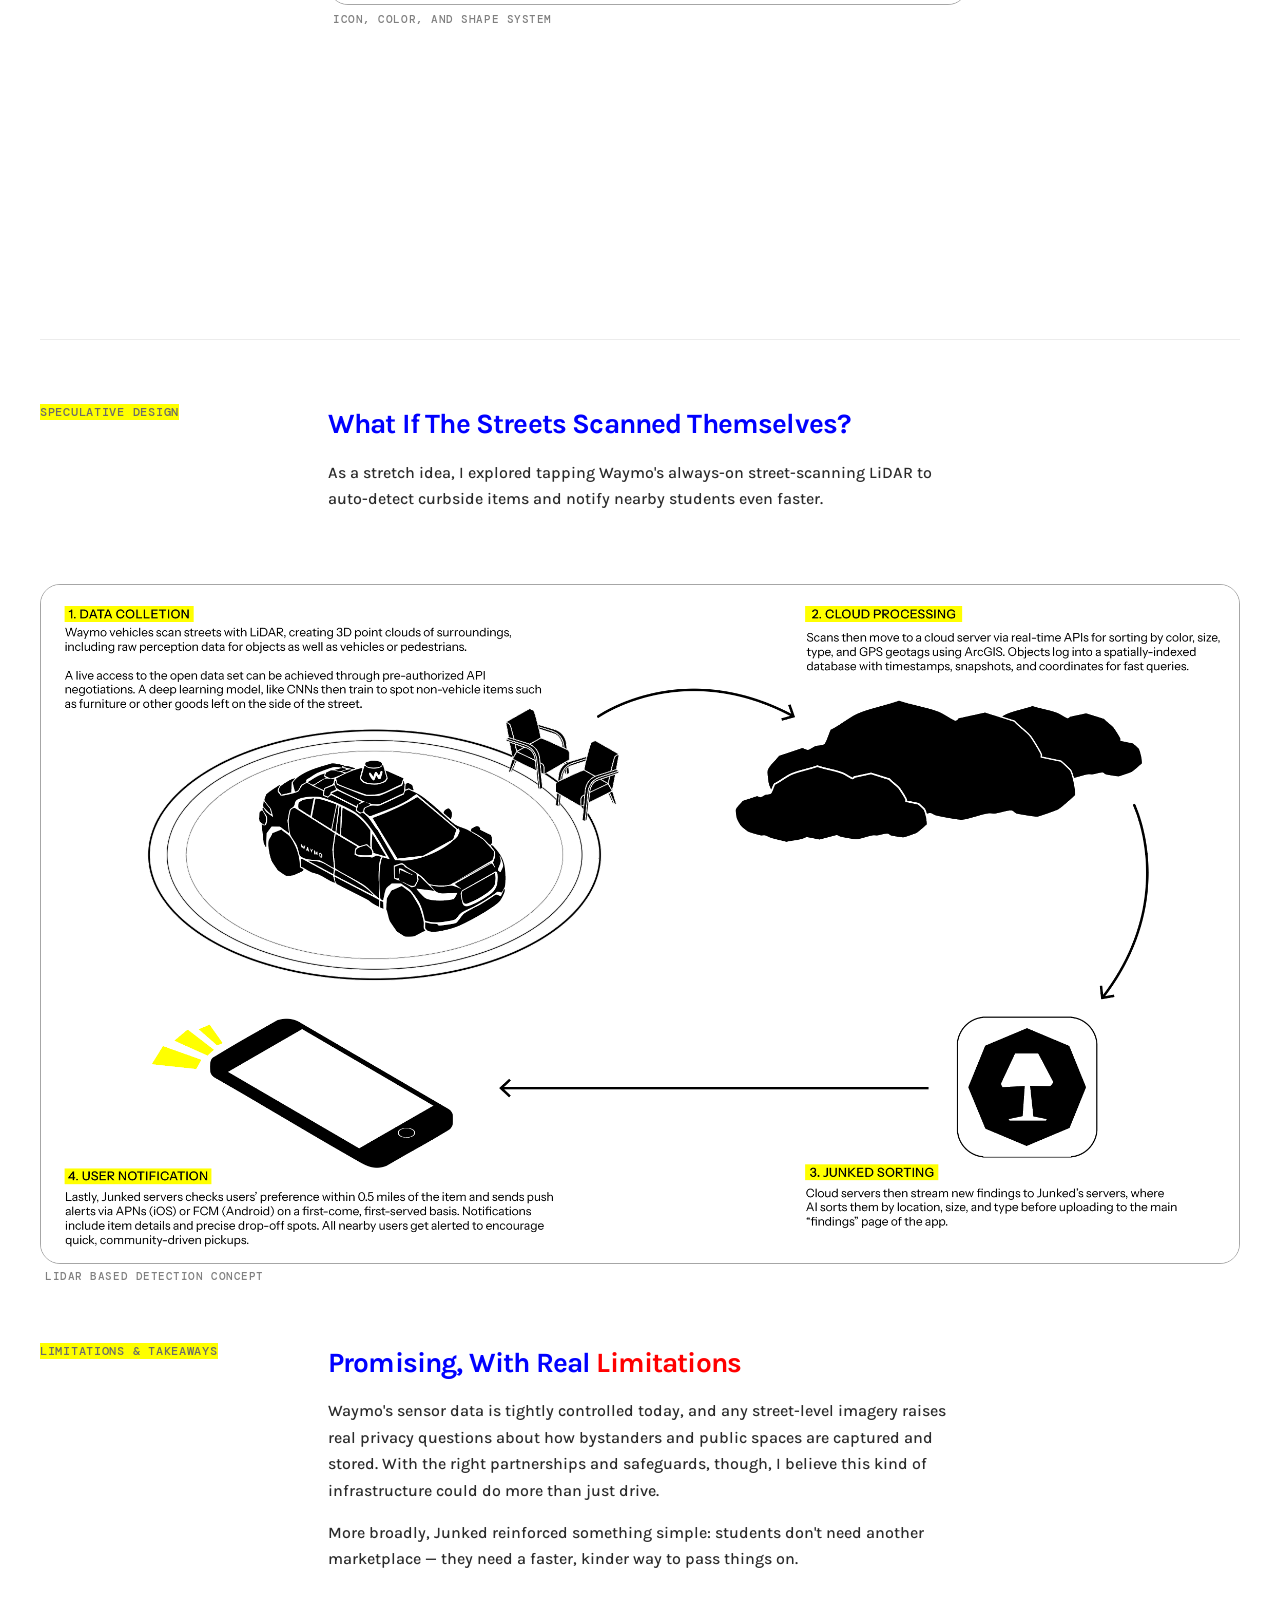
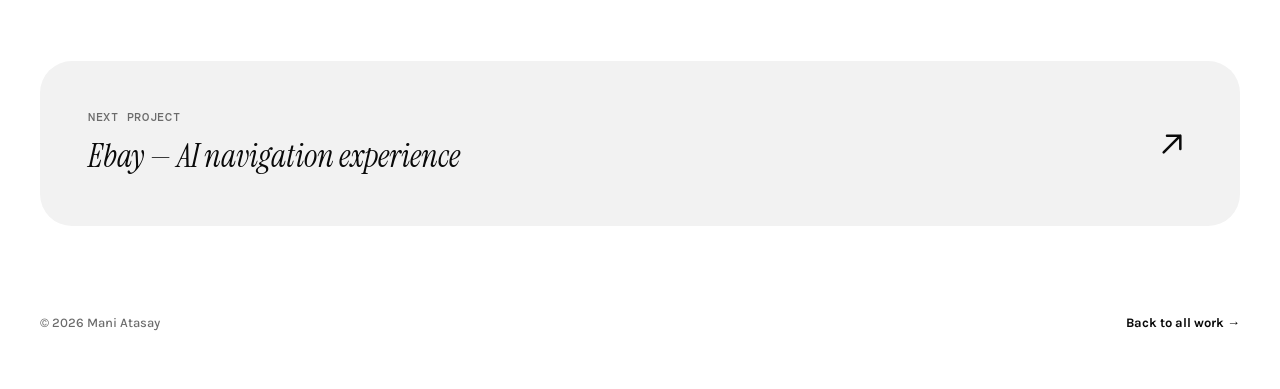
==== commit cb39025d: "Puh" ====
--- a/project-1.html
+++ b/project-1.html
@@ -65,7 +65,7 @@
   <section class="section" data-observe>
     <p class="section__label"> <a style=" background-color: yellow;"> Background </a></p>
     <div class="section__body">
-      <h2>Housing costs are up. Free time is not </h2>
+      <h2>Housing Costs Are Up; Free Time Is Not </h2>
       <p>Through informal interviews with friends, I found that students juggling coursework, internships, and California's housing crisis have little time or money left to furnish where they live.</p>
       <div class="flow-row">
         <span class="flow-chip">Student</span>
@@ -83,7 +83,7 @@
   <section class="section" data-observe>
     <p class="section__label"> <a style=" background-color: yellow;"> Challenge </a></p>
     <div class="section__body">
-      <h2>Minimal effort, Minimal cost </h2>
+      <h2>Minimal Effort, Minimal Cost </h2>
       <p>How might we help overwhelmed students find what they need for their home with almost no time or budget to spare?</p>
       <div class="info-grid">
         <div class="info-card">
@@ -103,7 +103,7 @@
   <section class="section" data-observe>
     <p class="section__label"> <a style=" background-color: yellow;"> Research </a></p>
     <div class="section__body">
-      <h2>Talking to the people living it </h2>
+      <h2>Talking To The People Living It </h2>
       <p>I ran in-person interviews with four peers to understand their housing and furnishing struggles, then distilled the findings into a persona and journey map that shaped the app's first feature set.</p>
       <div class="gallery gallery--3">
         <div class="gallery__item">
@@ -157,7 +157,7 @@
   <section class="section" data-observe>
     <p class="section__label"> <a style=" background-color: yellow;">User persona </a> </p>
     <div class="section__body">
-      <h2>Street-savvy, time-poor </h2>
+      <h2>Street-savvy, Low On Time</h2>
       <div class="persona">
         <div class="persona__photo-wrap">
           <img class="persona__photo" src="assets/Junked/PersonaPhoto.jpg" alt="Portrait of persona Alex">
@@ -185,7 +185,7 @@
   <section class="section" data-observe>
     <p class="section__label"> <a style=" background-color: yellow;"> Concept </a> </p>
     <div class="section__body">
-      <h2>See it, snap it, share it </h2>
+      <h2>See It, Snap It, Share It </h2>
       <p>The core behavior was simple: a student spots something on the street and wants to share it in seconds. So the camera became the front door of the app — similar to how Snapchat opens straight to camera to prioritize in-the-moment sharing.</p>
       <div class="gallery gallery--stack">
         <div class="gallery__item">
@@ -208,7 +208,6 @@
   <section class="section" data-observe>
     <p class="section__label"> <a style=" background-color: yellow;"> LoFi to HiFi </a> </p>
     <div class="section__body">
-      <h2>Camera, map, and feed — tightly connected </h2>
       <p>Rapid testing showed students wanted listings as both a scrollable feed and a navigable map. The final flow uses one vertical gesture: swipe up from the camera for listings, swipe down for the map.</p>
       <div class="gallery gallery--3">
         <div class="gallery__item">
@@ -223,7 +222,7 @@
   <section class="section" data-observe>
     <p class="section__label"> <a style=" background-color: yellow;"> Visual system </a> </p>
     <div class="section__body">
-      <h2>Simple enough to adapt to any campus </h2>
+      <h2>Simple Enough To Adapt To Any Campus </h2>
       <p>A cohesive, high-contrast icon and color system that stays legible at a glance — and can be recolored to match each university's own palette.</p>
       <div class="gallery">
         <div class="gallery__item">
@@ -238,7 +237,6 @@
   <section class="section" data-observe>
     <p class="section__label"> <a style=" background-color: yellow;"> Final product </a> </p>
     <div class="section__body">
-      <h2>From street to notification in one loop </h2>
       <p>A student photographs an item, the app auto-detects and geotags it, and everyone within a half-mile radius gets notified — first come, first served.</p>
       <div class="gallery gallery--3">
         <div class="gallery__item">
@@ -253,7 +251,7 @@
   <section class="section" data-observe>
     <p class="section__label"> <a style=" background-color: yellow;"> Speculative design </a> </p>
     <div class="section__body">
-      <h2>What if the streets scanned themselves?</h2>
+      <h2>What If The Streets Scanned Themselves?</h2>
       <p>As a stretch idea, I explored tapping Waymo's always-on street-scanning LiDAR to auto-detect curbside items and notify nearby students even faster.</p>
     </div>
     <div class="gallery gallery--full">
@@ -264,7 +262,7 @@
     </div>
     <p class="section__label"> <a style=" background-color: yellow;"> Limitations & takeaways </a> </p>
     <div class="section__body">
-      <h2>Promising, with real guardrails.</h2>
+      <h2>Promising, With Real <a style="color: red;"> Limitations</a> </h2>
       <p>Waymo's sensor data is tightly controlled today, and any street-level imagery raises real privacy questions about how bystanders and public spaces are captured and stored. With the right partnerships and safeguards, though, I believe this kind of infrastructure could do more than just drive.</p>
       <p>More broadly, Junked reinforced something simple: students don't need another marketplace — they need a faster, kinder way to pass things on.</p>
     </div>
--- a/styles.css
+++ b/styles.css
@@ -15,6 +15,7 @@
 	--color-text-soft: #6b6b6b;
 	--color-border: #a6a6a6;
 	--color-border-strong: #111111;
+	--color-fact-title: blue; 
 	--color-card-bg: #f2f2f2;
 	--color-pill-bg: #ffffff;
 	--color-marquee-bg: #fcfdff;
@@ -718,7 +719,7 @@
 	display: grid;
 	grid-template-columns: repeat(3, 1fr);
 	gap: 24px;
-	padding: 48px 0 64px;
+	padding-top: 48px;
 	border-top: 1px solid #ececec;
 }
 
@@ -732,6 +733,7 @@
 	font-size: 48px;
 	display: block;
 	margin-bottom: 8px;
+	color: rgb(63, 63, 255);
 }
 
 .stat__label {
@@ -854,7 +856,7 @@
 	font-size: 12px;
 	text-transform: uppercase;
 	letter-spacing: 0.05em;
-	color: var(--color-text-soft);
+	color: var(--color-fact-title);
 	margin: 0 0 10px;
 }
 
@@ -1022,7 +1024,7 @@
 
 .video-frame--wide {
 	max-width: 100%;
-	aspect-ratio: 16 / 9;
+	aspect-ratio: 3 / 2;
 	background: #000000;
 	display: flex;
 	align-items: center;
